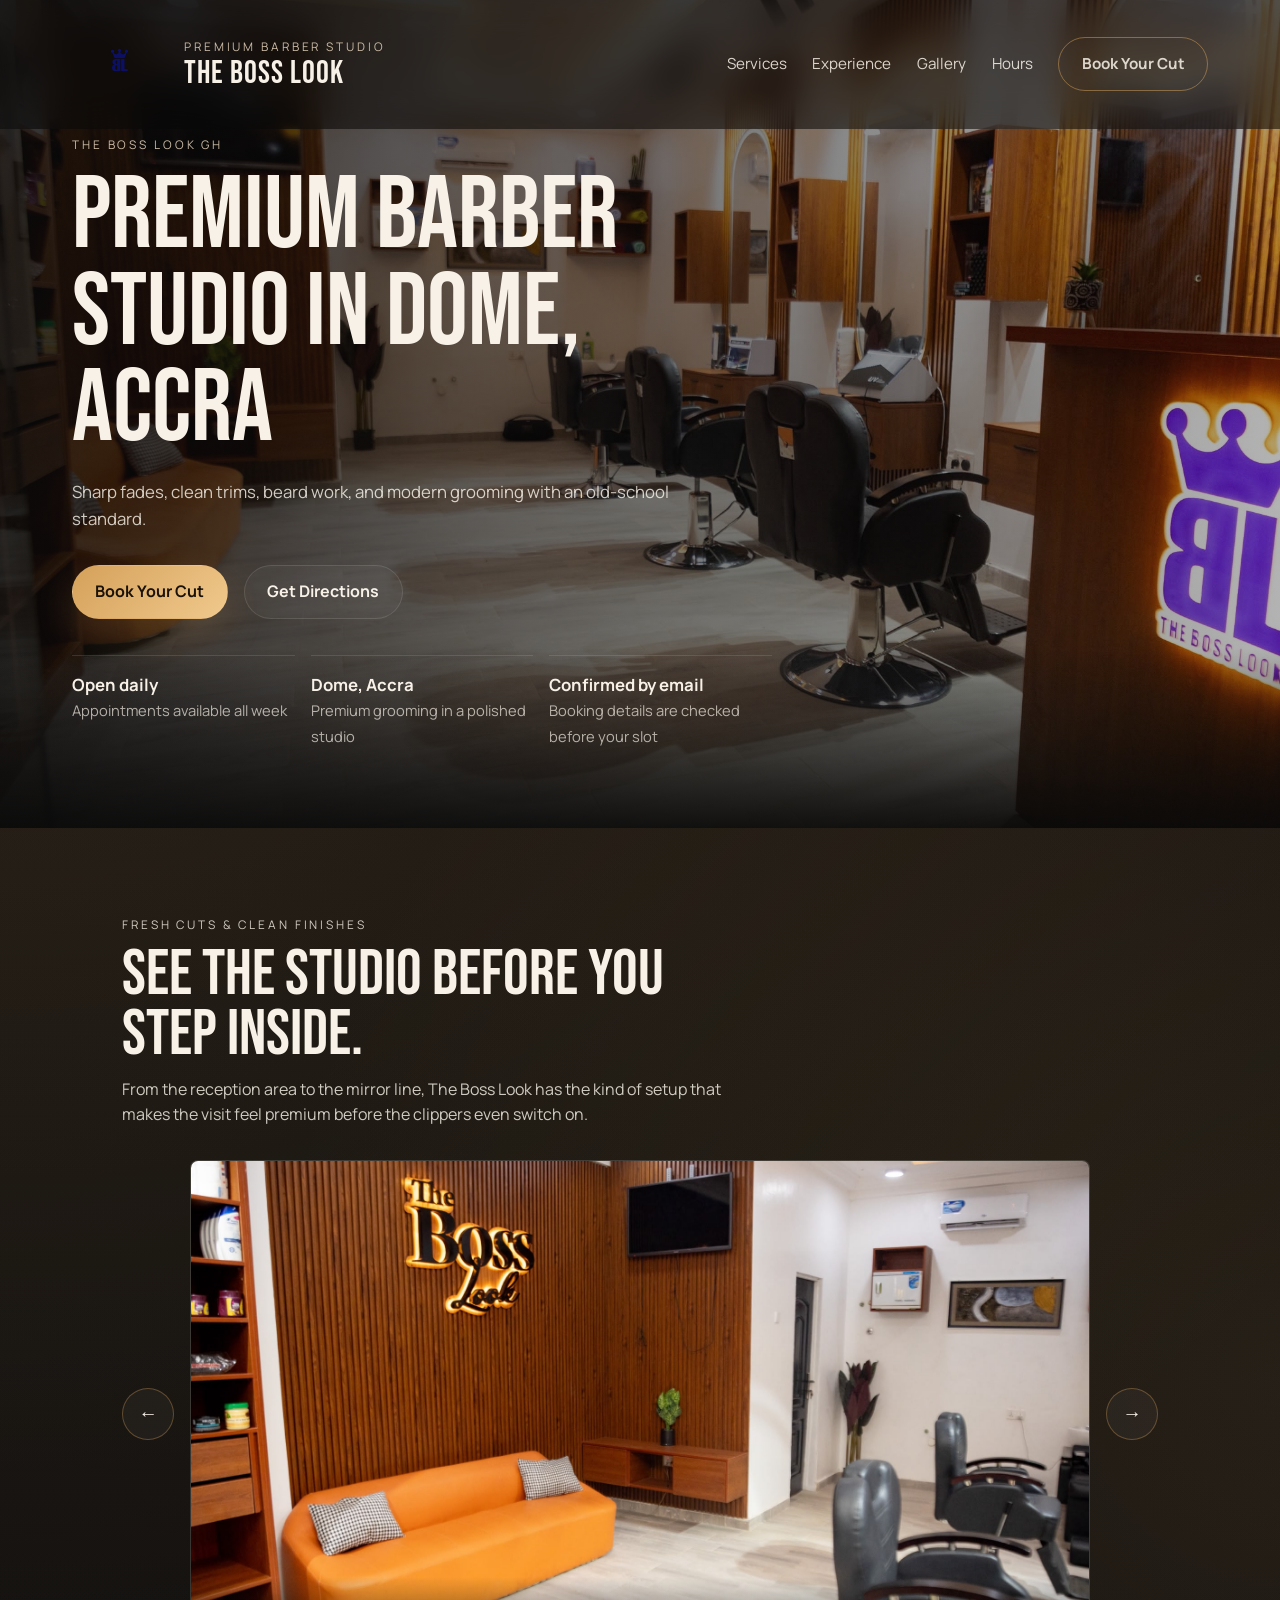
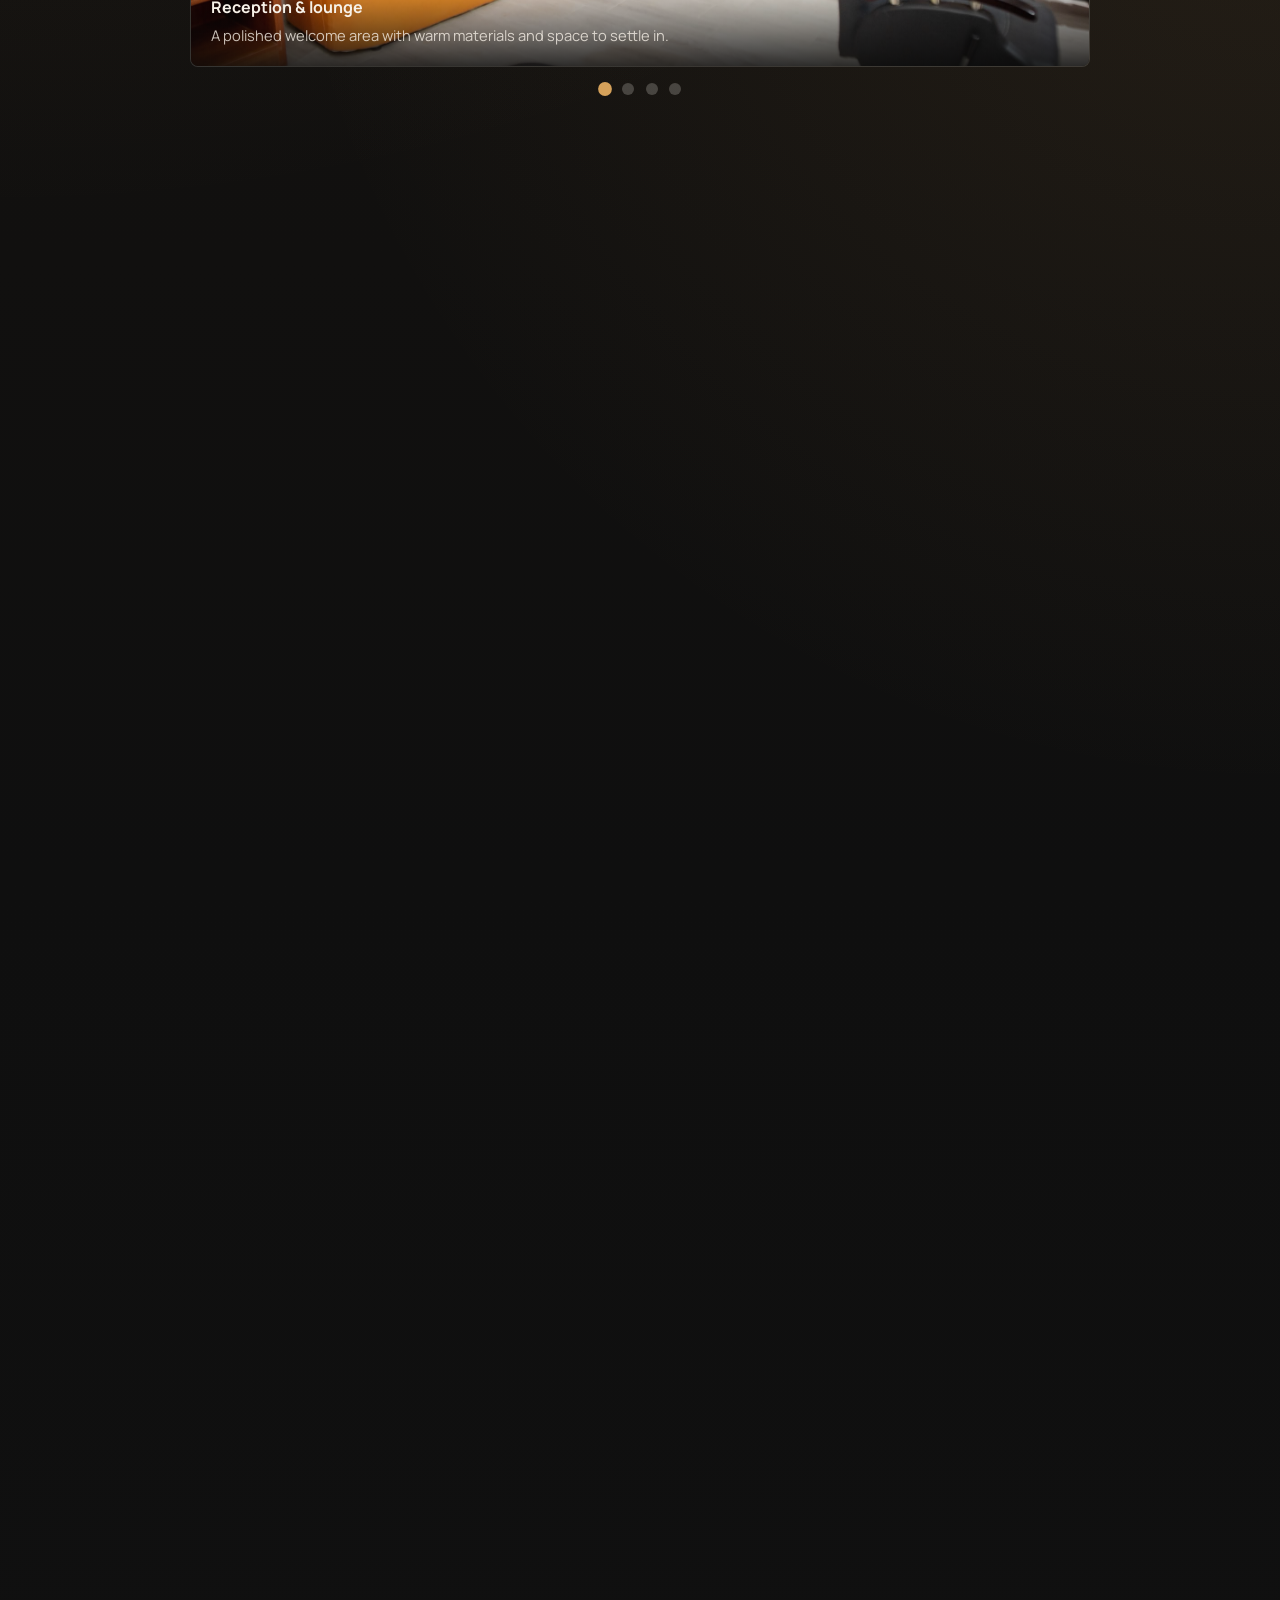
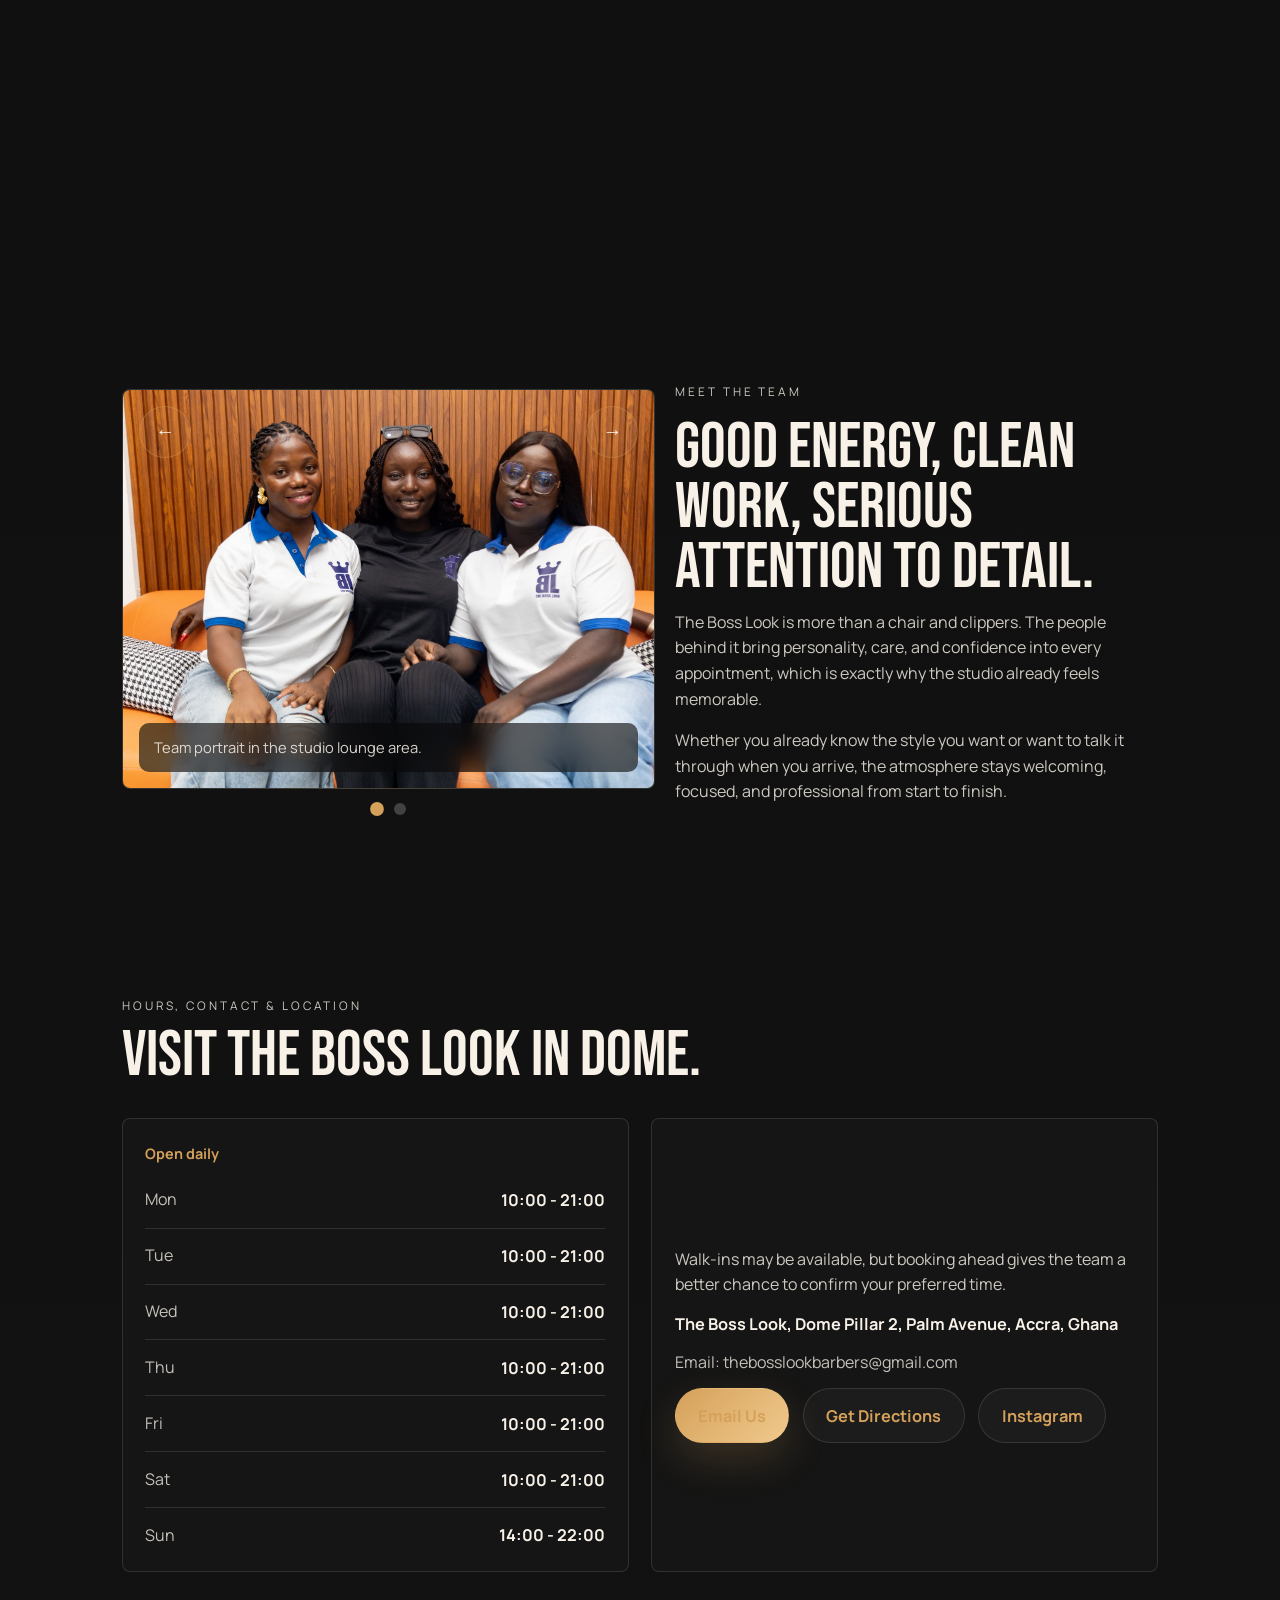
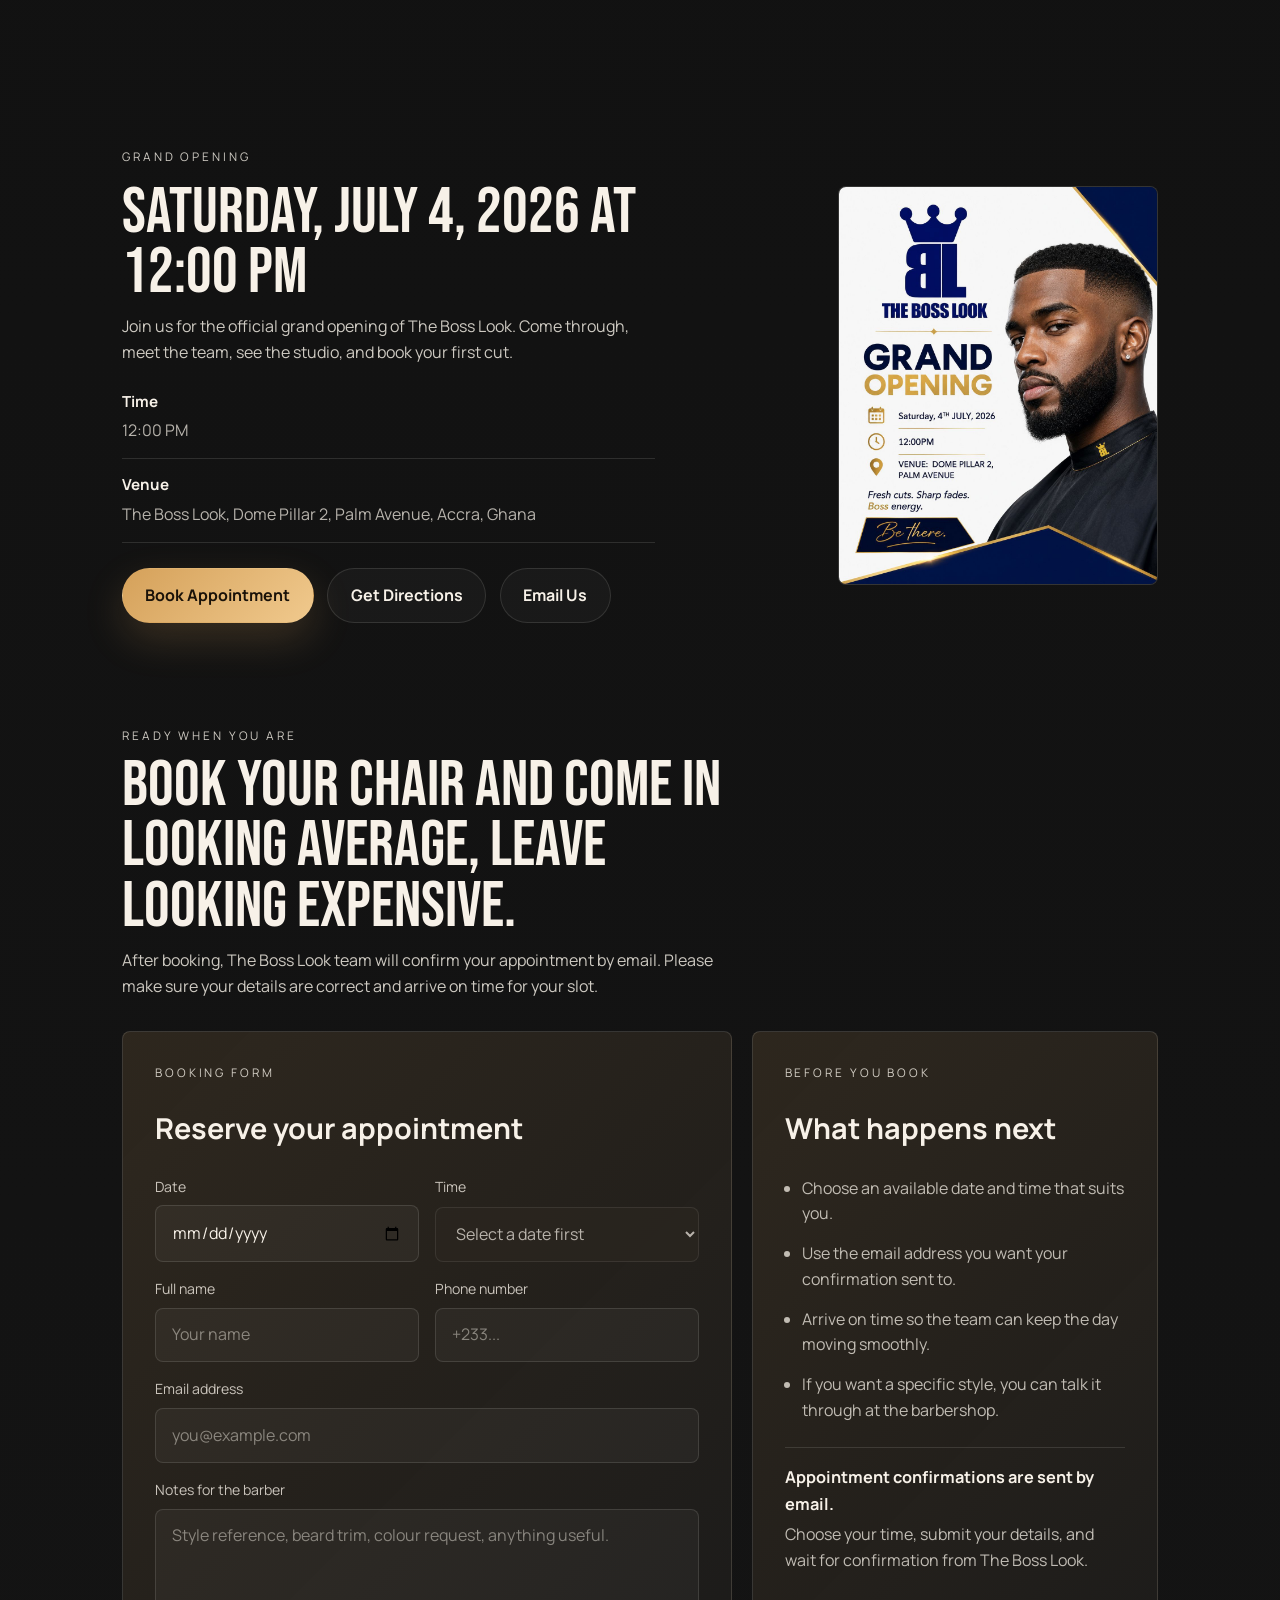
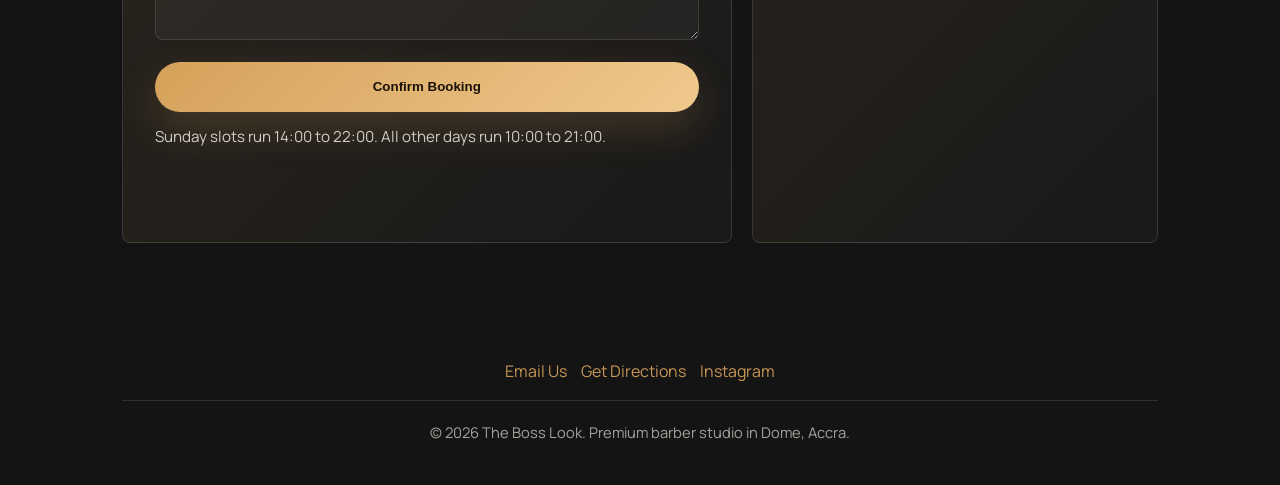
==== index.html @ 9e395c00 "Enable booking notification flow" ====
<!DOCTYPE html>
<html lang="en">
<head>
  <meta charset="UTF-8" />
  <meta name="viewport" content="width=device-width, initial-scale=1.0" />
  <title>The Boss Look | Premium Barber Studio in Dome, Accra</title>
  <meta
    name="description"
    content="Book a fresh cut at The Boss Look, a premium barber studio in Dome, Accra. Sharp fades, clean trims, beard grooming, dreadlocks, twists, and hair dye services."
  />
  <meta name="theme-color" content="#111111" />
  <meta property="og:title" content="The Boss Look | Premium Barber Studio in Dome, Accra" />
  <meta
    property="og:description"
    content="Book a fresh cut at The Boss Look, a premium barber studio in Dome, Accra. Sharp fades, clean trims, beard grooming, dreadlocks, twists, and hair dye services."
  />
  <meta property="og:type" content="website" />
  <meta property="og:url" content="https://thebosslookgh.com/" />
  <meta property="og:image" content="https://thebosslookgh.com/logo-cropped.png" />
  <meta name="twitter:card" content="summary_large_image" />
  <meta name="twitter:title" content="The Boss Look | Premium Barber Studio in Dome, Accra" />
  <meta
    name="twitter:description"
    content="Book a fresh cut at The Boss Look, a premium barber studio in Dome, Accra. Sharp fades, clean trims, beard grooming, dreadlocks, twists, and hair dye services."
  />
  <meta name="twitter:image" content="https://thebosslookgh.com/logo-cropped.png" />
  <link rel="icon" type="image/png" href="logo-cropped.png" />
  <link rel="apple-touch-icon" href="logo-cropped.png" />
  <link rel="canonical" href="https://thebosslookgh.com/" />
  <link rel="preconnect" href="https://fonts.googleapis.com" />
  <link rel="preconnect" href="https://fonts.gstatic.com" crossorigin />
  <link
    href="https://fonts.googleapis.com/css2?family=Bebas+Neue&family=Manrope:wght@400;500;600;700;800&display=swap"
    rel="stylesheet"
  />
  <link rel="stylesheet" href="styles.css" />
</head>
<body>
  <header class="navbar">
    <a class="brand" href="#home" aria-label="The Boss Look home">
      <img src="logo.png.png" alt="The Boss Look logo" />
      <div class="brand-text">
        <span class="brand-kicker">Premium Barber Studio</span>
        <span class="brand-name">The Boss Look</span>
      </div>
    </a>

    <nav class="nav-links" aria-label="Primary navigation">
      <a href="#services">Services</a>
      <a href="#experience">Experience</a>
      <a href="#gallery">Gallery</a>
      <a href="#hours">Hours</a>
      <a href="#book" class="nav-btn">Book Your Cut</a>
    </nav>
  </header>

  <main>
    <section class="hero" id="home">
      <div class="hero-backdrop"></div>
      <div class="hero-grid">
        <div class="hero-copy">
          <p class="eyebrow">The Boss Look GH</p>
          <h1>Premium Barber Studio in Dome, Accra</h1>
          <p class="hero-text">Sharp fades, clean trims, beard work, and modern grooming with an old-school standard.</p>

          <div class="hero-actions">
            <a href="#book" class="btn btn-solid">Book Your Cut</a>
            <a href="https://maps.app.goo.gl/WszmN7k2FTZxCoit5" class="btn btn-ghost" target="_blank" rel="noreferrer">Get Directions</a>
          </div>

          <div class="hero-stats" aria-label="Shop highlights">
            <div>
              <strong>Open daily</strong>
              <span>Appointments available all week</span>
            </div>
            <div>
              <strong>Dome, Accra</strong>
              <span>Premium grooming in a polished studio</span>
            </div>
            <div>
              <strong>Confirmed by email</strong>
              <span>Booking details are checked before your slot</span>
            </div>
          </div>
        </div>
      </div>
    </section>

    <section class="section gallery" id="gallery">
      <div class="section-heading">
        <p class="eyebrow">Fresh Cuts &amp; Clean Finishes</p>
        <h2>See the studio before you step inside.</h2>
        <p>
          From the reception area to the mirror line, The Boss Look has the kind of setup that makes
          the visit feel premium before the clippers even switch on.
        </p>
      </div>

      <div class="gallery-carousel" data-carousel data-autoplay="true" data-interval="5000" aria-label="The Boss Look photo gallery" tabindex="0">
        <div class="gallery-shell">
          <button class="gallery-button" type="button" data-carousel-action="prev" aria-label="Previous gallery image">
            &#8592;
          </button>

          <div class="gallery-viewport">
            <div class="gallery-track" data-carousel-track>
              <figure class="gallery-slide" data-carousel-slide>
                <img src="images/shop-wide-1.jpeg" alt="Wide view of The Boss Look interior and reception area" loading="lazy" />
                <figcaption>
                  <strong>Reception &amp; lounge</strong>
                  <span>A polished welcome area with warm materials and space to settle in.</span>
                </figcaption>
              </figure>

              <figure class="gallery-slide" data-carousel-slide>
                <img src="images/boss-look-sign.jpeg" alt="Illuminated The Boss Look wall sign" loading="lazy" />
                <figcaption>
                  <strong>Signature wall detail</strong>
                  <span>The brand identity carries straight through the interior.</span>
                </figcaption>
              </figure>

              <figure class="gallery-slide" data-carousel-slide>
                <img src="images/bl-logo-wall.png" alt="Illuminated BL logo on the shop wall" loading="lazy" />
                <figcaption>
                  <strong>BL logo feature</strong>
                  <span>A clean visual mark that gives the shop a premium, memorable finish.</span>
                </figcaption>
              </figure>

              <figure class="gallery-slide" data-carousel-slide>
                <img src="images/shop-wide-2.png" alt="Barber chairs and mirrors inside The Boss Look studio" loading="lazy" />
                <figcaption>
                  <strong>Mirror line &amp; stations</strong>
                  <span>Bright mirrors, sharp stations, and room built for a proper grooming experience.</span>
                </figcaption>
              </figure>
            </div>
          </div>

          <button class="gallery-button" type="button" data-carousel-action="next" aria-label="Next gallery image">
            &#8594;
          </button>
        </div>

        <div class="gallery-dots" role="tablist" aria-label="Choose gallery image">
          <button class="gallery-dot is-active" type="button" data-carousel-dot="0" aria-label="Show reception and lounge image"></button>
          <button class="gallery-dot" type="button" data-carousel-dot="1" aria-label="Show signature wall detail image"></button>
          <button class="gallery-dot" type="button" data-carousel-dot="2" aria-label="Show BL logo feature image"></button>
          <button class="gallery-dot" type="button" data-carousel-dot="3" aria-label="Show mirror line and stations image"></button>
        </div>
      </div>
    </section>

    <section class="section services" id="services">
      <div class="section-heading">
        <p class="eyebrow">Services</p>
        <h2>Services &amp; Price List.</h2>
        <p>Clear pricing, clean service categories, and room to talk through the exact style you want when you arrive.</p>
      </div>

      <div class="price-list" aria-label="Current service prices">
        <article class="price-item">
          <div class="price-copy">
            <h3>Men's &amp; Women's Cuts</h3>
            <p>With black dye</p>
          </div>
          <strong class="price-tag">GH&#8373;90</strong>
        </article>

        <article class="price-item">
          <div class="price-copy">
            <h3>Men's &amp; Women's Cuts</h3>
            <p>Without dye</p>
          </div>
          <strong class="price-tag">GH&#8373;70</strong>
        </article>

        <article class="price-item">
          <div class="price-copy">
            <h3>Kids Cuts</h3>
            <p>Clean trims for younger clients.</p>
          </div>
          <strong class="price-tag">GH&#8373;60</strong>
        </article>

        <article class="price-item">
          <div class="price-copy">
            <h3>Beard Trim</h3>
            <p>Shape, tidy, and sharpen the beard line.</p>
          </div>
          <strong class="price-tag">GH&#8373;40</strong>
        </article>

        <article class="price-item">
          <div class="price-copy">
            <h3>Pixie Cuts</h3>
            <p>Detailed short-cut shaping and finishing.</p>
          </div>
          <strong class="price-tag">GH&#8373;120</strong>
        </article>

        <article class="price-item">
          <div class="price-copy">
            <h3>Finger Waves &amp; Hair Treatments</h3>
            <p>Styled finish and treatment care.</p>
          </div>
          <strong class="price-tag">GH&#8373;70</strong>
        </article>
      </div>
    </section>

    <section class="section experience" id="experience">
      <div class="experience-grid">
        <div class="experience-copy">
          <p class="eyebrow">In the chair</p>
          <h2>Built around detail, not rush.</h2>
          <p>
            Every appointment is built around consultation, clean execution, and a finish that still
            looks right after you leave the studio. The goal is simple: sharp work, no guesswork, no rush.
          </p>
        </div>

        <div class="experience-list">
          <article>
            <h3>Consult first</h3>
            <p>Your cut is shaped around your face, hair texture, and how you like to maintain it.</p>
          </article>
          <article>
            <h3>Precision finish</h3>
            <p>Edges, neckline, beard line, and silhouette all get checked before you leave the chair.</p>
          </article>
          <article>
            <h3>Consistent standard</h3>
            <p>A polished shop feel, smooth booking process, and a result that stays clean days later.</p>
          </article>
        </div>
      </div>
    </section>

    <section class="section team" id="team">
      <div class="team-grid">
        <div class="team-media-carousel" data-carousel data-autoplay="false" aria-label="The Boss Look team photos" tabindex="0">
          <div class="team-media-frame">
            <div class="team-media-track" data-carousel-track>
              <figure class="team-slide is-active" data-carousel-slide>
                <img src="images/team-photo.jpeg" alt="Three members of The Boss Look team seated together in the shop" loading="lazy" />
                <figcaption>Team portrait in the studio lounge area.</figcaption>
              </figure>

              <figure class="team-slide" data-carousel-slide>
                <img src="images/team-photo-group.png" alt="The Boss Look team gathered together under the wall sign" loading="lazy" />
                <figcaption>The wider Boss Look team together in the studio.</figcaption>
              </figure>
            </div>

            <button class="team-carousel-button team-carousel-button-prev" type="button" data-carousel-action="prev" aria-label="Previous team photo">
              &#8592;
            </button>
            <button class="team-carousel-button team-carousel-button-next" type="button" data-carousel-action="next" aria-label="Next team photo">
              &#8594;
            </button>
          </div>

          <div class="team-dots" role="tablist" aria-label="Choose team photo">
            <button class="team-dot is-active" type="button" data-carousel-dot="0" aria-label="Show first team photo"></button>
            <button class="team-dot" type="button" data-carousel-dot="1" aria-label="Show second team photo"></button>
          </div>
        </div>

        <div class="team-copy">
          <p class="eyebrow">Meet the team</p>
          <h2>Good energy, clean work, serious attention to detail.</h2>
          <p>
            The Boss Look is more than a chair and clippers. The people behind it bring personality,
            care, and confidence into every appointment, which is exactly why the studio already feels memorable.
          </p>
          <p>
            Whether you already know the style you want or want to talk it through when you arrive,
            the atmosphere stays welcoming, focused, and professional from start to finish.
          </p>
        </div>
      </div>
    </section>

    <section class="section schedule" id="hours">
      <div class="section-heading">
        <p class="eyebrow">Hours, contact &amp; location</p>
        <h2>Visit The Boss Look in Dome.</h2>
      </div>

      <div class="schedule-grid">
        <div class="hours-card">
          <p class="card-kicker">Open daily</p>
          <div><span>Mon</span><strong>10:00 - 21:00</strong></div>
          <div><span>Tue</span><strong>10:00 - 21:00</strong></div>
          <div><span>Wed</span><strong>10:00 - 21:00</strong></div>
          <div><span>Thu</span><strong>10:00 - 21:00</strong></div>
          <div><span>Fri</span><strong>10:00 - 21:00</strong></div>
          <div><span>Sat</span><strong>10:00 - 21:00</strong></div>
          <div><span>Sun</span><strong>14:00 - 22:00</strong></div>
        </div>

        <div class="contact-card visit-card">
          <p>Walk-ins may be available, but booking ahead gives the team a better chance to confirm your preferred time.</p>
          <strong>The Boss Look, Dome Pillar 2, Palm Avenue, Accra, Ghana</strong>
          <span>Email: thebosslookbarbers@gmail.com</span>

          <div class="contact-actions">
            <a class="btn btn-solid" href="mailto:thebosslookbarbers@gmail.com">Email Us</a>
            <a class="btn btn-ghost" href="https://maps.app.goo.gl/WszmN7k2FTZxCoit5" target="_blank" rel="noreferrer">Get Directions</a>
            <a class="btn btn-ghost" href="https://www.instagram.com/the_boss_look/" target="_blank" rel="noreferrer">Instagram</a>
          </div>
        </div>
      </div>
    </section>

    <section class="section opening" id="opening">
      <div class="opening-grid">
        <div class="opening-copy">
          <p class="eyebrow">Grand opening</p>
          <h2>Saturday, July 4, 2026 at 12:00 PM</h2>
          <p>
            Join us for the official grand opening of The Boss Look. Come through, meet the team,
            see the studio, and book your first cut.
          </p>

          <div class="opening-meta">
            <div>
              <strong>Time</strong>
              <span>12:00 PM</span>
            </div>
            <div>
              <strong>Venue</strong>
              <span>The Boss Look, Dome Pillar 2, Palm Avenue, Accra, Ghana</span>
            </div>
          </div>

          <div class="section-actions">
            <a href="#book" class="btn btn-solid">Book Appointment</a>
            <a href="https://maps.app.goo.gl/WszmN7k2FTZxCoit5" class="btn btn-ghost" target="_blank" rel="noreferrer">Get Directions</a>
            <a href="mailto:thebosslookbarbers@gmail.com" class="btn btn-ghost">Email Us</a>
          </div>
        </div>

        <figure class="opening-poster">
          <img src="images/grand-opening.jpeg" alt="The Boss Look grand opening poster for Saturday, July 4, 2026" loading="lazy" />
        </figure>
      </div>
    </section>

    <section class="section booking" id="book">
      <div class="section-heading booking-heading">
        <p class="eyebrow">Ready when you are</p>
        <h2>Book your chair and come in looking average, leave looking expensive.</h2>
        <p>
          After booking, The Boss Look team will confirm your appointment by email. Please make sure your details are correct and arrive on time for your slot.
        </p>
      </div>

      <div class="booking-layout">
        <section class="booking-card booking-form-card" aria-labelledby="booking-form-title">
          <div>
            <p class="eyebrow">Booking form</p>
            <h3 id="booking-form-title">Reserve your appointment</h3>
          </div>

          <form class="booking-form" id="booking-form">
            <div class="booking-form-grid">
              <label>
                <span>Date</span>
                <input id="booking-date" name="bookingDate" type="date" required />
              </label>
              <label>
                <span>Time</span>
                <select id="booking-time" name="bookingTime" required disabled>
                  <option value="">Select a date first</option>
                </select>
              </label>
            </div>

            <div class="booking-form-grid">
              <label>
                <span>Full name</span>
                <input id="customer-name" name="customerName" type="text" placeholder="Your name" required />
              </label>
              <label>
                <span>Phone number</span>
                <input id="customer-phone" name="customerPhone" type="tel" placeholder="+233..." required />
              </label>
            </div>

            <label>
              <span>Email address</span>
              <input id="customer-email" name="customerEmail" type="email" placeholder="you@example.com" required />
            </label>

            <label>
              <span>Notes for the barber</span>
              <textarea id="booking-notes" name="bookingNotes" rows="4" placeholder="Style reference, beard trim, colour request, anything useful."></textarea>
            </label>

            <div class="booking-submit-row">
              <button class="btn btn-solid booking-submit" id="booking-submit" type="submit">Confirm Booking</button>
              <p class="booking-helper">Sunday slots run 14:00 to 22:00. All other days run 10:00 to 21:00.</p>
            </div>

            <p class="booking-feedback" id="booking-feedback" aria-live="polite"></p>
          </form>
        </section>

        <aside class="booking-card booking-side-card">
          <div>
            <p class="eyebrow">Before you book</p>
            <h3>What happens next</h3>
          </div>

          <ul class="booking-rules">
            <li>Choose an available date and time that suits you.</li>
            <li>Use the email address you want your confirmation sent to.</li>
            <li>Arrive on time so the team can keep the day moving smoothly.</li>
            <li>If you want a specific style, you can talk it through at the barbershop.</li>
          </ul>

          <div class="booking-summary" id="booking-summary">
            <strong>Appointment confirmations are sent by email.</strong>
            <span>If you have any issue booking online, email thebosslookbarbers@gmail.com and the team can help.</span>
          </div>
        </aside>
      </div>
    </section>
  </main>

  <footer class="footer">
    <div class="footer-links">
      <a href="mailto:thebosslookbarbers@gmail.com">Email Us</a>
      <a href="https://maps.app.goo.gl/WszmN7k2FTZxCoit5" target="_blank" rel="noreferrer">Get Directions</a>
      <a href="https://www.instagram.com/the_boss_look/" target="_blank" rel="noreferrer">Instagram</a>
    </div>
    <p>&copy; 2026 The Boss Look. Premium barber studio in Dome, Accra.</p>
  </footer>

  <script>
    window.addEventListener("scroll", function () {
      const nav = document.querySelector(".navbar");
      nav.classList.toggle("scrolled", window.scrollY > 40);
    });

    const prefersReducedMotion = window.matchMedia("(prefers-reduced-motion: reduce)").matches;

    document.querySelectorAll("[data-carousel]").forEach(function (carouselRoot) {
      const carouselTrack = carouselRoot.querySelector("[data-carousel-track]");
      const carouselSlides = Array.from(carouselRoot.querySelectorAll("[data-carousel-slide]"));
      const carouselDots = Array.from(carouselRoot.querySelectorAll("[data-carousel-dot]"));
      const carouselButtons = Array.from(carouselRoot.querySelectorAll("[data-carousel-action]"));
      const shouldAutoplay = carouselRoot.dataset.autoplay === "true";
      const interval = Number(carouselRoot.dataset.interval || 5000);
      let carouselIndex = 0;
      let carouselTimer = null;
      let touchStartX = 0;
      let touchEndX = 0;

      if (!carouselTrack || carouselSlides.length <= 1) {
        return;
      }

      function renderCarousel(nextIndex) {
        carouselIndex = (nextIndex + carouselSlides.length) % carouselSlides.length;
        carouselTrack.style.transform = "translateX(-" + carouselIndex * 100 + "%)";

        carouselSlides.forEach(function (slide, index) {
          slide.classList.toggle("is-active", index === carouselIndex);
          slide.setAttribute("aria-hidden", index === carouselIndex ? "false" : "true");
        });

        carouselDots.forEach(function (dot, index) {
          const isActive = index === carouselIndex;
          dot.classList.toggle("is-active", isActive);
          dot.setAttribute("aria-selected", isActive ? "true" : "false");
        });
      }

      function startAutoplay() {
        if (!shouldAutoplay) {
          return;
        }

        stopAutoplay();
        carouselTimer = window.setInterval(function () {
          renderCarousel(carouselIndex + 1);
        }, interval);
      }

      function stopAutoplay() {
        if (carouselTimer) {
          window.clearInterval(carouselTimer);
          carouselTimer = null;
        }
      }

      carouselButtons.forEach(function (button) {
        button.addEventListener("click", function () {
          const direction = button.dataset.carouselAction === "next" ? 1 : -1;
          renderCarousel(carouselIndex + direction);
          startAutoplay();
        });
      });

      carouselDots.forEach(function (dot, index) {
        dot.addEventListener("click", function () {
          renderCarousel(index);
          startAutoplay();
        });
      });

      carouselRoot.addEventListener("keydown", function (event) {
        if (event.key === "ArrowRight") {
          renderCarousel(carouselIndex + 1);
          startAutoplay();
        }

        if (event.key === "ArrowLeft") {
          renderCarousel(carouselIndex - 1);
          startAutoplay();
        }
      });

      carouselRoot.addEventListener("touchstart", function (event) {
        touchStartX = event.changedTouches[0].clientX;
      }, { passive: true });

      carouselRoot.addEventListener("touchend", function (event) {
        touchEndX = event.changedTouches[0].clientX;

        if (Math.abs(touchEndX - touchStartX) < 40) {
          return;
        }

        renderCarousel(carouselIndex + (touchEndX < touchStartX ? 1 : -1));
        startAutoplay();
      }, { passive: true });

      carouselRoot.addEventListener("mouseenter", stopAutoplay);
      carouselRoot.addEventListener("mouseleave", startAutoplay);
      carouselRoot.addEventListener("focusin", stopAutoplay);
      carouselRoot.addEventListener("focusout", startAutoplay);

      renderCarousel(0);
      if (!prefersReducedMotion) {
        startAutoplay();
      }
    });

    const revealTargets = Array.from(
      document.querySelectorAll(
        ".section-heading, .gallery-carousel, .price-item, .experience-copy, .experience-list article, .team-media-carousel, .team-copy, .hours-card, .contact-card, .opening-copy, .opening-poster, .booking-card"
      )
    );

    revealTargets.forEach(function (item, index) {
      item.classList.add("reveal");
      item.style.setProperty("--reveal-delay", (index % 3) * 90 + "ms");
    });

    if (prefersReducedMotion) {
      revealTargets.forEach(function (item) {
        item.classList.add("is-visible");
      });
    } else if ("IntersectionObserver" in window) {
      const revealObserver = new IntersectionObserver(
        function (entries, observer) {
          entries.forEach(function (entry) {
            if (!entry.isIntersecting) {
              return;
            }

            entry.target.classList.add("is-visible");
            observer.unobserve(entry.target);
          });
        },
        { threshold: 0.16, rootMargin: "0px 0px -60px 0px" }
      );

      revealTargets.forEach(function (item) {
        revealObserver.observe(item);
      });
    } else {
      revealTargets.forEach(function (item) {
        item.classList.add("is-visible");
      });
    }

    const hero = document.querySelector(".hero");
    const heroBackdrop = document.querySelector(".hero-backdrop");
    const heroCopy = document.querySelector(".hero-copy");

    if (hero && heroBackdrop && heroCopy && !prefersReducedMotion) {
      hero.addEventListener("pointermove", function (event) {
        const rect = hero.getBoundingClientRect();
        const x = (event.clientX - rect.left) / rect.width;
        const y = (event.clientY - rect.top) / rect.height;
        const offsetX = (x - 0.5) * 18;
        const offsetY = (y - 0.5) * 18;

        hero.style.setProperty("--pointer-x", x * 100 + "%");
        hero.style.setProperty("--pointer-y", y * 100 + "%");
        heroBackdrop.style.transform = "scale(1.06) translate(" + offsetX + "px, " + offsetY + "px)";
        heroCopy.style.transform = "translate(" + offsetX * -0.28 + "px, " + offsetY * -0.18 + "px)";
      });

      hero.addEventListener("pointerleave", function () {
        hero.style.setProperty("--pointer-x", "50%");
        hero.style.setProperty("--pointer-y", "35%");
        heroBackdrop.style.transform = "scale(1.04) translate(0px, 0px)";
        heroCopy.style.transform = "translate(0px, 0px)";
      });
    }
  </script>
  <script src="booking-config.js"></script>
  <script src="booking.js"></script>
</body>
</html>
---- styles.css ----
:root {
  --bg: #111111;
  --bg-soft: #1a1a1a;
  --panel: rgba(15, 15, 15, 0.78);
  --panel-strong: rgba(22, 22, 22, 0.96);
  --text: #f7f1e8;
  --muted: #cbbba6;
  --line: rgba(247, 241, 232, 0.12);
  --accent: #d5a15a;
  --accent-deep: #8a5b28;
  --shadow: 0 24px 80px rgba(0, 0, 0, 0.35);
  --radius: 8px;
  --site-width: 1180px;
}

* {
  box-sizing: border-box;
  margin: 0;
  padding: 0;
}

html {
  scroll-behavior: smooth;
}

section[id] {
  scroll-margin-top: 8.5rem;
}

body {
  font-family: "Manrope", sans-serif;
  color: var(--text);
  background:
    radial-gradient(circle at top left, rgba(213, 161, 90, 0.16), transparent 26%),
    radial-gradient(circle at right 20%, rgba(213, 161, 90, 0.1), transparent 18%),
    linear-gradient(180deg, #17130f 0%, #0f0f0f 36%, #141414 100%);
  line-height: 1.6;
}

img {
  display: block;
  max-width: 100%;
}

a {
  color: inherit;
  text-decoration: none;
}

.navbar {
  position: fixed;
  inset: 0 0 auto 0;
  display: flex;
  align-items: center;
  justify-content: space-between;
  width: 100%;
  padding: 1rem 4.5rem;
  background: rgba(10, 10, 10, 0.56);
  border-bottom: 1px solid transparent;
  backdrop-filter: blur(18px);
  z-index: 20;
  transition: background 180ms ease, border-color 180ms ease, padding 180ms ease;
}

.navbar.scrolled {
  padding: 0.85rem 4.5rem;
  background: rgba(10, 10, 10, 0.9);
  border-color: var(--line);
}

.brand {
  display: flex;
  align-items: center;
  gap: 1rem;
}

.brand img {
  width: 96px;
  height: 96px;
  object-fit: contain;
}

.brand-text {
  display: flex;
  flex-direction: column;
  gap: 0.05rem;
}

.brand-kicker,
.eyebrow {
  text-transform: uppercase;
  letter-spacing: 0.18rem;
}

.brand-kicker,
.eyebrow {
  font-size: 0.74rem;
  color: var(--muted);
}

.brand-name {
  font-family: "Bebas Neue", sans-serif;
  font-size: 2rem;
  letter-spacing: 0.06rem;
  line-height: 1;
}

.nav-links {
  display: flex;
  align-items: center;
  gap: 1.6rem;
}

.nav-links a {
  font-size: 0.95rem;
  color: rgba(247, 241, 232, 0.86);
}

.nav-btn,
.btn {
  display: inline-flex;
  align-items: center;
  justify-content: center;
  min-height: 50px;
  padding: 0.85rem 1.4rem;
  border-radius: 999px;
  border: 1px solid var(--line);
  font-weight: 700;
  transition: transform 180ms ease, border-color 180ms ease, background 180ms ease, color 180ms ease;
}

.nav-btn {
  border-color: rgba(213, 161, 90, 0.5);
}

.nav-btn:hover,
.btn:hover {
  transform: translateY(-1px);
}

.btn-solid {
  background: linear-gradient(135deg, var(--accent) 0%, #f0c98d 100%);
  color: #1a1209;
  border-color: transparent;
  box-shadow: 0 16px 40px rgba(213, 161, 90, 0.2);
}

.btn-ghost {
  background: rgba(255, 255, 255, 0.03);
}

.hero {
  position: relative;
  min-height: 92vh;
  padding: 8.5rem 4.5rem 4.5rem;
  overflow: hidden;
  --pointer-x: 50%;
  --pointer-y: 35%;
}

.hero-backdrop {
  position: absolute;
  inset: 0;
  background:
    linear-gradient(90deg, rgba(10, 10, 10, 0.85) 0%, rgba(10, 10, 10, 0.62) 38%, rgba(10, 10, 10, 0.3) 100%),
    url("images/shop-wide-2.png")
      center/cover no-repeat;
  transform: scale(1.04);
  transition: transform 260ms ease-out;
}

.hero::before {
  content: "";
  position: absolute;
  inset: 0;
  background: radial-gradient(circle at var(--pointer-x) var(--pointer-y), rgba(240, 201, 141, 0.18), transparent 28%);
  pointer-events: none;
  z-index: 0;
}

.hero::after {
  content: "";
  position: absolute;
  inset: auto 0 0 0;
  height: 180px;
  background: linear-gradient(180deg, transparent, rgba(10, 10, 10, 0.92));
}

.hero-grid,
.section,
.footer {
  position: relative;
  z-index: 1;
  width: min(100%, var(--site-width));
  margin: 0 auto;
}

.hero-grid {
  display: block;
  min-height: calc(92vh - 13rem);
}

.hero-copy {
  max-width: 700px;
  animation: hero-entrance 820ms cubic-bezier(0.2, 0.8, 0.2, 1) both;
  transition: transform 260ms ease-out;
}

.hero h1,
.section h2,
.booking h2 {
  font-family: "Bebas Neue", sans-serif;
  font-weight: 400;
  line-height: 0.94;
}

.hero h1 {
  font-size: clamp(4rem, 8vw, 7.4rem);
  margin: 0.9rem 0 1.3rem;
}

.hero-text,
.section-heading p,
.experience-copy p,
.service-card p,
.contact-card p,
.booking-card p {
  color: rgba(247, 241, 232, 0.82);
}

.hero-text {
  max-width: 38rem;
  font-size: 1.05rem;
}

.hero-actions {
  display: flex;
  flex-wrap: wrap;
  gap: 1rem;
  margin: 2rem 0 2.2rem;
}

.hero-stats {
  display: grid;
  grid-template-columns: repeat(3, minmax(0, 1fr));
  gap: 1rem;
  max-width: 44rem;
}

.hero-stats div {
  padding-top: 1rem;
  border-top: 1px solid var(--line);
}

.hero-stats strong {
  display: block;
  font-size: 1.05rem;
}

.hero-stats span {
  color: rgba(247, 241, 232, 0.68);
  font-size: 0.92rem;
}

.experience-list p,
.hours-card span,
.contact-card span {
  color: rgba(247, 241, 232, 0.78);
}

.section {
  padding: 5.5rem 4.5rem;
}

.section-heading {
  max-width: 38rem;
  margin-bottom: 2rem;
}

.section h2,
.booking h2 {
  font-size: clamp(2.7rem, 5vw, 4.2rem);
  margin: 0.65rem 0 0.7rem;
}

.service-carousel {
  position: relative;
}

.service-controls {
  display: flex;
  justify-content: flex-end;
  gap: 0.75rem;
  margin-bottom: 1rem;
}

.service-nav {
  width: 52px;
  height: 52px;
  border: 1px solid rgba(213, 161, 90, 0.32);
  border-radius: 999px;
  background: rgba(255, 255, 255, 0.04);
  color: var(--text);
  font-size: 1.25rem;
  cursor: pointer;
  transition: transform 180ms ease, border-color 180ms ease, background 180ms ease;
}

.service-nav:hover,
.service-nav:focus-visible {
  transform: translateY(-1px);
  border-color: var(--accent);
  background: rgba(213, 161, 90, 0.12);
}

.service-track {
  display: grid;
  grid-auto-flow: column;
  grid-auto-columns: minmax(260px, calc((100% - 2.5rem) / 3));
  gap: 1.25rem;
  overflow-x: auto;
  padding-bottom: 0.6rem;
  scroll-snap-type: x mandatory;
  scrollbar-width: thin;
  scrollbar-color: rgba(213, 161, 90, 0.6) rgba(255, 255, 255, 0.06);
}

.service-track::-webkit-scrollbar {
  height: 10px;
}

.service-track::-webkit-scrollbar-track {
  background: rgba(255, 255, 255, 0.06);
  border-radius: 999px;
}

.service-track::-webkit-scrollbar-thumb {
  background: rgba(213, 161, 90, 0.65);
  border-radius: 999px;
}

.team-grid,
.opening-grid {
  display: grid;
  gap: 1.25rem;
}

.reveal {
  opacity: 0;
  transform: translateY(28px);
  transition:
    opacity 700ms ease,
    transform 700ms cubic-bezier(0.2, 0.8, 0.2, 1),
    border-color 220ms ease,
    background 220ms ease,
    box-shadow 220ms ease;
  transition-delay: var(--reveal-delay, 0ms);
}

.reveal.is-visible {
  opacity: 1;
  transform: translateY(0);
}

.gallery-carousel {
  display: grid;
  gap: 1rem;
}

.gallery-shell {
  display: grid;
  grid-template-columns: auto minmax(0, 1fr) auto;
  align-items: center;
  gap: 1rem;
}

.gallery-viewport,
.team-media-frame,
.opening-poster {
  overflow: hidden;
  border: 1px solid var(--line);
  border-radius: var(--radius);
  background: rgba(255, 255, 255, 0.03);
}

.gallery-track {
  display: flex;
  transition: transform 420ms ease;
  will-change: transform;
}

.gallery-slide {
  position: relative;
  flex: 0 0 100%;
  aspect-ratio: 16 / 9;
  overflow: hidden;
}

.gallery-slide img,
.team-slide img {
  width: 100%;
  height: 100%;
  object-fit: cover;
}

.gallery-slide img,
.team-slide img {
  transition: transform 520ms ease;
}

.gallery-slide.is-active img {
  transform: scale(1.03);
}

.gallery-slide figcaption {
  position: absolute;
  inset: auto 0 0 0;
  display: grid;
  gap: 0.2rem;
  padding: 1.15rem 1.25rem;
  background: linear-gradient(180deg, transparent, rgba(9, 9, 9, 0.84));
}

.gallery-slide figcaption strong {
  font-size: 1rem;
}

.gallery-slide figcaption span {
  color: rgba(247, 241, 232, 0.78);
  font-size: 0.92rem;
}

.gallery-button,
.team-carousel-button {
  width: 52px;
  height: 52px;
  border: 1px solid rgba(213, 161, 90, 0.34);
  border-radius: 999px;
  background: rgba(255, 255, 255, 0.04);
  color: var(--text);
  font-size: 1.2rem;
  cursor: pointer;
  transition: transform 180ms ease, border-color 180ms ease, background 180ms ease;
}

.gallery-button:hover,
.gallery-button:focus-visible,
.team-carousel-button:hover,
.team-carousel-button:focus-visible {
  transform: translateY(-1px);
  border-color: var(--accent);
  background: rgba(213, 161, 90, 0.14);
}

.gallery-dots,
.team-dots {
  display: flex;
  justify-content: center;
  gap: 0.7rem;
}

.gallery-dot,
.team-dot {
  width: 12px;
  height: 12px;
  border: 0;
  border-radius: 999px;
  background: rgba(247, 241, 232, 0.22);
  cursor: pointer;
  transition: transform 180ms ease, background 180ms ease;
}

.gallery-dot.is-active,
.team-dot.is-active {
  transform: scale(1.15);
  background: var(--accent);
}

.team-grid,
.opening-grid {
  grid-template-columns: minmax(0, 1.05fr) minmax(0, 0.95fr);
  align-items: center;
}

.team-copy,
.opening-copy {
  max-width: 36rem;
}

.team-copy p,
.opening-copy p {
  color: rgba(247, 241, 232, 0.82);
  margin-bottom: 1rem;
}

.team-media-carousel {
  display: grid;
  gap: 0.85rem;
}

.team-media-frame {
  position: relative;
  aspect-ratio: 4 / 3;
  background:
    radial-gradient(circle at top, rgba(213, 161, 90, 0.14), transparent 38%),
    rgba(255, 255, 255, 0.03);
}

.team-media-track {
  display: flex;
  height: 100%;
  transition: transform 420ms ease;
  will-change: transform;
}

.team-slide {
  position: relative;
  flex: 0 0 100%;
  overflow: hidden;
}

.team-slide img {
  object-position: center 22%;
}

.team-slide.is-active img {
  transform: scale(1.02);
}

.team-slide figcaption {
  position: absolute;
  inset: auto 1rem 1rem 1rem;
  padding: 0.8rem 0.95rem;
  border-radius: 10px;
  background: rgba(9, 9, 9, 0.62);
  color: rgba(247, 241, 232, 0.86);
  font-size: 0.92rem;
  backdrop-filter: blur(10px);
}

.team-carousel-button {
  position: absolute;
  top: 1rem;
  z-index: 2;
}

.team-carousel-button-prev {
  left: 1rem;
}

.team-carousel-button-next {
  right: 1rem;
}

.opening-meta {
  display: grid;
  gap: 0.9rem;
  margin-top: 1.5rem;
}

.opening-meta div {
  display: grid;
  gap: 0.25rem;
  padding-bottom: 0.9rem;
  border-bottom: 1px solid var(--line);
}

.opening-meta strong {
  font-size: 0.95rem;
}

.opening-meta span {
  color: rgba(247, 241, 232, 0.72);
}

.opening-poster {
  max-width: 320px;
  justify-self: end;
}

.opening-poster img {
  width: 100%;
  height: 100%;
  object-fit: contain;
}

.section-actions,
.contact-actions,
.footer-links {
  display: flex;
  flex-wrap: wrap;
  gap: 0.85rem;
}

.section-actions {
  margin-top: 1.6rem;
}

.service-card,
.experience-list article,
.hours-card,
.contact-card,
.booking-card {
  background: var(--panel-strong);
  border: 1px solid var(--line);
  border-radius: var(--radius);
}

.price-list {
  display: grid;
  gap: 1rem;
}

.price-item {
  display: flex;
  align-items: center;
  justify-content: space-between;
  gap: 1rem;
  padding: 1.35rem 1.5rem;
  border: 1px solid var(--line);
  border-radius: var(--radius);
  background:
    linear-gradient(180deg, rgba(213, 161, 90, 0.11), rgba(255, 255, 255, 0.02)),
    var(--panel-strong);
}

.price-copy {
  display: grid;
  gap: 0.2rem;
}

.price-copy h3,
.experience-list h3 {
  font-size: 1.45rem;
  margin-bottom: 0;
}

.price-copy p {
  margin: 0;
  color: rgba(247, 241, 232, 0.72);
  font-size: 0.95rem;
}

.price-tag {
  font-size: 1.4rem;
  font-weight: 800;
  color: var(--accent);
  white-space: nowrap;
}

.experience-grid,
.schedule-grid {
  display: grid;
  grid-template-columns: repeat(2, minmax(0, 1fr));
  gap: 1.4rem;
}

.experience-list {
  display: grid;
  gap: 1rem;
}

.experience-list article,
.hours-card,
.contact-card {
  padding: 1.4rem;
}

.card-kicker {
  margin: 0 0 0.5rem;
  color: var(--accent);
  font-size: 0.9rem;
  font-weight: 700;
}

.hours-card {
  display: grid;
  gap: 0.9rem;
}

.hours-card div {
  display: flex;
  align-items: center;
  justify-content: space-between;
  gap: 1rem;
  padding-bottom: 0.9rem;
  border-bottom: 1px solid var(--line);
}

.hours-card div:last-child {
  border-bottom: 0;
  padding-bottom: 0;
}

.hours-card strong,
.contact-card a,
.contact-card strong {
  font-size: 1.02rem;
  font-weight: 700;
}

.contact-card {
  display: flex;
  flex-direction: column;
  justify-content: center;
  gap: 0.8rem;
}

.visit-card {
  align-items: flex-start;
}

.contact-card a {
  color: var(--accent);
}

.booking {
  padding-top: 1rem;
  padding-bottom: 6rem;
}

.booking-heading {
  margin-bottom: 2rem;
}

.booking-layout {
  display: grid;
  grid-template-columns: minmax(0, 1.2fr) minmax(320px, 0.8fr);
  gap: 1.25rem;
  margin-bottom: 1.25rem;
}

.booking-card {
  padding: 2rem;
  background:
    linear-gradient(135deg, rgba(213, 161, 90, 0.13), rgba(255, 255, 255, 0.02)),
    var(--panel-strong);
}

.booking-card p {
  max-width: 42rem;
  margin: 0 0 1.4rem;
}

.booking-form-card,
.booking-side-card,
.admin-card {
  text-align: left;
}

.booking-form-card h3,
.booking-side-card h3,
.admin-card h3 {
  font-size: 1.8rem;
  margin-top: 0.35rem;
}

.booking-form {
  display: grid;
  gap: 1rem;
  margin-top: 1.5rem;
}

.booking-form label {
  display: grid;
  gap: 0.45rem;
}

.booking-form label span {
  font-size: 0.88rem;
  color: rgba(247, 241, 232, 0.78);
}

.booking-form input,
.booking-form select,
.booking-form textarea {
  width: 100%;
  min-height: 52px;
  padding: 0.85rem 1rem;
  border: 1px solid var(--line);
  border-radius: 8px;
  background: rgba(255, 255, 255, 0.04);
  color: var(--text);
  font: inherit;
}

.booking-form select {
  color: var(--text);
  background: #2b2620;
}

.booking-form option {
  color: #17120d;
  background: #f7f1e8;
}

.booking-form textarea {
  min-height: 120px;
  resize: vertical;
}

.booking-form input::placeholder,
.booking-form textarea::placeholder {
  color: rgba(247, 241, 232, 0.46);
}

.booking-form-grid {
  display: grid;
  grid-template-columns: repeat(2, minmax(0, 1fr));
  gap: 1rem;
}

.booking-submit-row {
  display: grid;
  gap: 0.8rem;
  margin-top: 0.35rem;
}

.booking-submit {
  border: 0;
  cursor: pointer;
}

.booking-helper,
.booking-feedback,
.booking-summary span,
.booking-rules li,
.bookings-empty,
.booking-entry p,
.booking-entry span {
  color: rgba(247, 241, 232, 0.74);
}

.booking-helper,
.booking-feedback {
  margin: 0;
  max-width: none;
  font-size: 0.95rem;
}

.booking-feedback[data-state="success"] {
  color: #9edd8a;
}

.booking-feedback[data-state="error"] {
  color: #f1a4a4;
}

.booking-rules {
  display: grid;
  gap: 0.9rem;
  margin: 1.5rem 0;
  padding-left: 1.1rem;
}

.booking-summary {
  display: grid;
  gap: 0.35rem;
  padding-top: 1rem;
  border-top: 1px solid var(--line);
}

.admin-card {
  display: grid;
  gap: 1rem;
}

.admin-header {
  display: flex;
  align-items: flex-start;
  justify-content: space-between;
  gap: 1rem;
}

.admin-clear {
  min-height: 44px;
  padding-inline: 1rem;
  cursor: pointer;
}

.bookings-list {
  display: grid;
  gap: 0.9rem;
}

.booking-entry {
  display: grid;
  gap: 0.55rem;
  padding: 1rem 1.05rem;
  border: 1px solid var(--line);
  border-radius: 8px;
  background: rgba(255, 255, 255, 0.03);
}

.booking-entry-top {
  display: flex;
  align-items: center;
  justify-content: space-between;
  gap: 1rem;
}

.booking-entry strong,
.booking-summary strong {
  font-size: 1.02rem;
}

.booking-entry p {
  margin: 0;
}

.footer {
  padding: 0 4.5rem 2.5rem;
}

.footer-links {
  justify-content: center;
  margin-bottom: 1rem;
}

.footer p {
  padding-top: 1.25rem;
  border-top: 1px solid var(--line);
  color: rgba(247, 241, 232, 0.64);
  text-align: center;
  font-size: 0.92rem;
}

.footer a {
  color: rgba(213, 161, 90, 0.92);
}

@media (hover: hover) {
  .price-item:hover,
  .experience-list article:hover,
  .hours-card:hover,
  .contact-card:hover,
  .booking-card:hover,
  .team-media-frame:hover,
  .opening-poster:hover,
  .gallery-viewport:hover {
    transform: translateY(-4px);
    border-color: rgba(213, 161, 90, 0.28);
    box-shadow: 0 22px 48px rgba(0, 0, 0, 0.22);
  }

  .btn:hover,
  .nav-btn:hover {
    box-shadow: 0 16px 32px rgba(0, 0, 0, 0.18);
  }
}

@media (max-width: 980px) {
  .navbar,
  .navbar.scrolled,
  .hero,
  .section,
  .footer {
    padding-left: 1.25rem;
    padding-right: 1.25rem;
  }

  .navbar {
    flex-direction: column;
    gap: 1rem;
    padding-top: 0.9rem;
    padding-bottom: 0.9rem;
  }

  .hero {
    padding-top: 10rem;
  }

  .hero-grid,
  .experience-grid,
  .team-grid,
  .opening-grid,
  .schedule-grid,
  .booking-layout,
  .booking-form-grid {
    grid-template-columns: 1fr;
  }

  .hero-stats {
    grid-template-columns: 1fr;
  }

  .opening-poster {
    justify-self: start;
  }

  .service-track {
    grid-auto-columns: minmax(260px, calc((100% - 1.25rem) / 2));
  }
}

@media (max-width: 640px) {
  .brand {
    width: 100%;
    justify-content: center;
  }

  .brand img {
    width: 78px;
    height: 78px;
  }

  .nav-links {
    flex-wrap: wrap;
    justify-content: center;
    gap: 0.85rem 1.15rem;
  }

  .hero h1 {
    font-size: 3.4rem;
  }

  .section h2,
  .booking h2 {
    font-size: 2.4rem;
  }

  .btn,
  .nav-btn {
    width: 100%;
  }

  .hero-actions {
    flex-direction: column;
  }

  .gallery-button {
    width: 100%;
    height: 48px;
  }

  .gallery-shell {
    grid-template-columns: 1fr;
  }

  .team-media-frame,
  .gallery-slide {
    aspect-ratio: 4 / 3;
  }

  .team-slide figcaption {
    inset: auto 0.75rem 0.75rem 0.75rem;
    font-size: 0.88rem;
  }

  .price-item {
    flex-direction: column;
    align-items: flex-start;
  }

  .contact-actions .btn,
  .section-actions .btn {
    width: 100%;
  }

  .admin-header,
  .booking-entry-top {
    flex-direction: column;
    align-items: stretch;
  }
}

@media (prefers-reduced-motion: reduce) {
  html {
    scroll-behavior: auto;
  }

  .hero-copy,
  .hero-backdrop,
  .gallery-track,
  .gallery-slide img,
  .team-media-track,
  .team-slide img,
  .reveal,
  .btn,
  .nav-btn,
  .price-item,
  .experience-list article,
  .hours-card,
  .contact-card,
  .booking-card,
  .team-media-frame,
  .opening-poster,
  .gallery-viewport {
    animation: none !important;
    transition: none !important;
    transform: none !important;
  }

  .reveal {
    opacity: 1;
  }
}

@keyframes hero-entrance {
  from {
    opacity: 0;
    transform: translateY(18px);
  }

  to {
    opacity: 1;
    transform: translateY(0);
  }
}
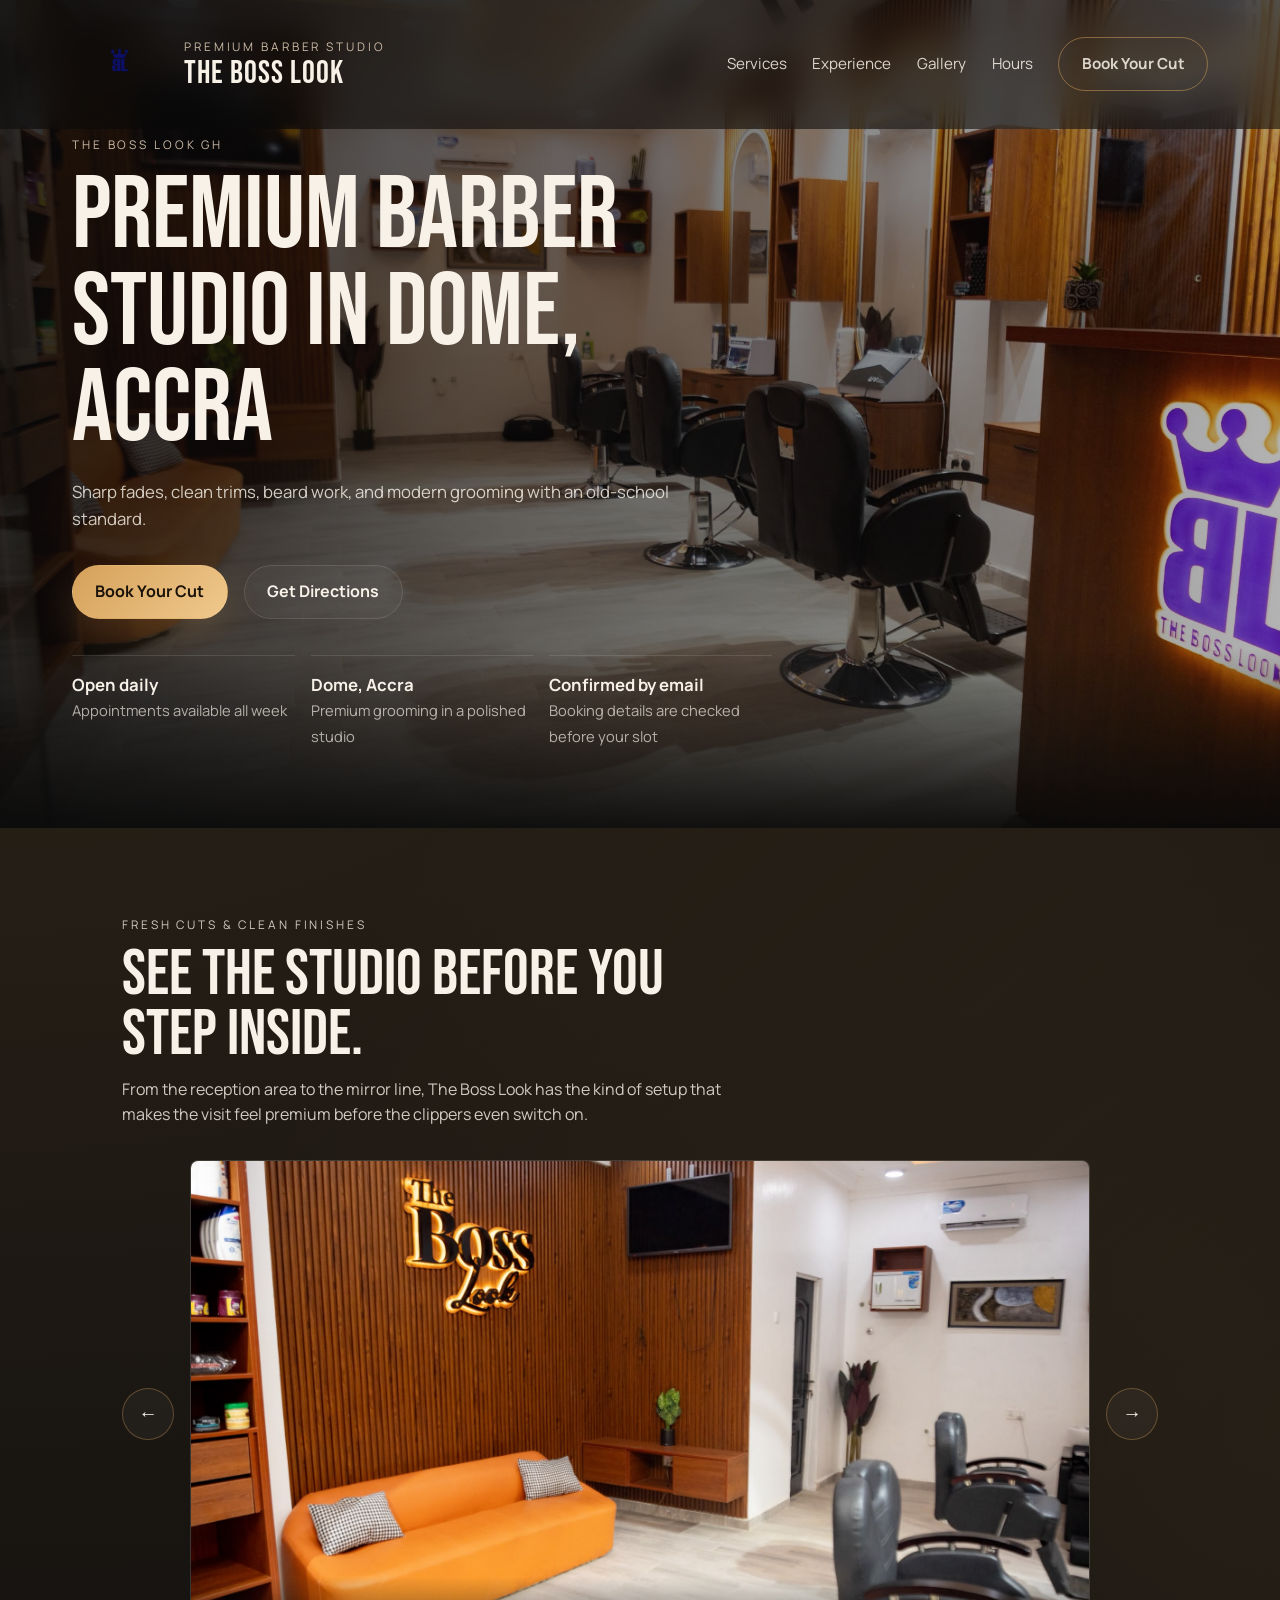
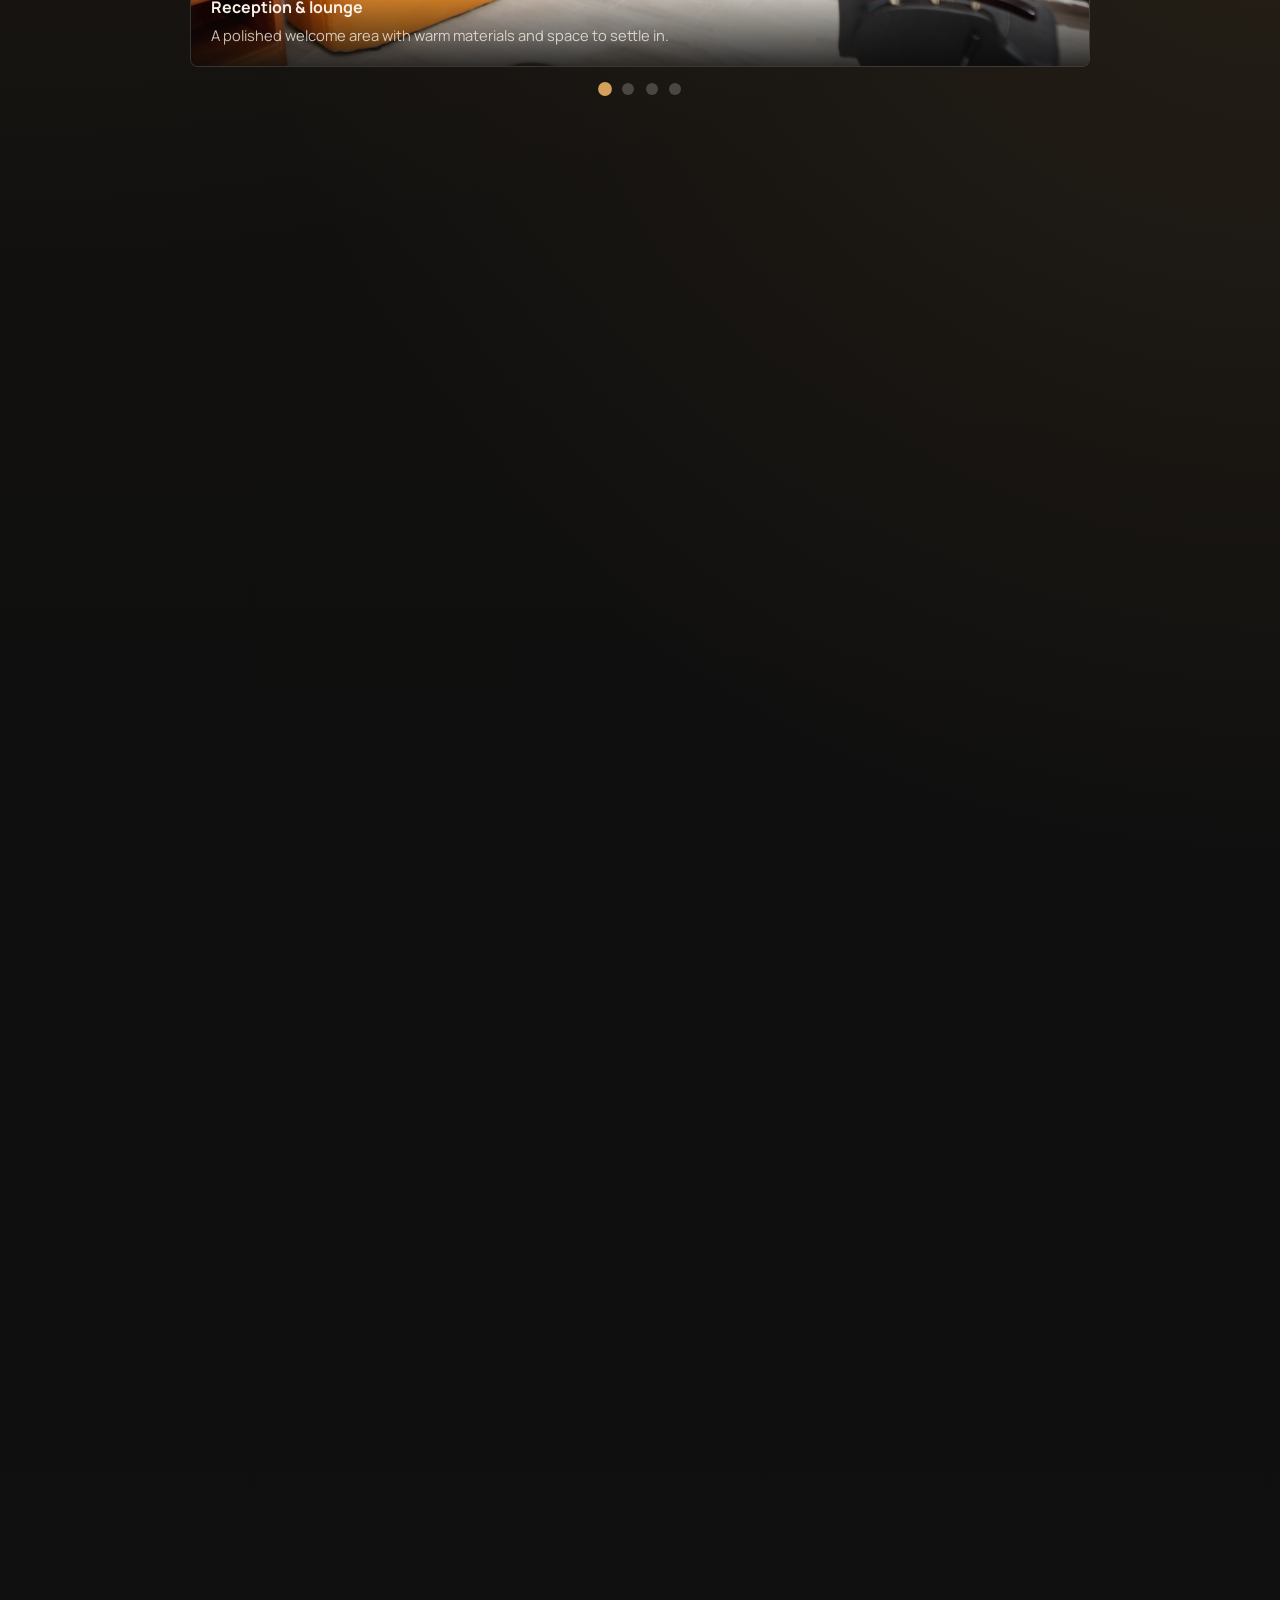
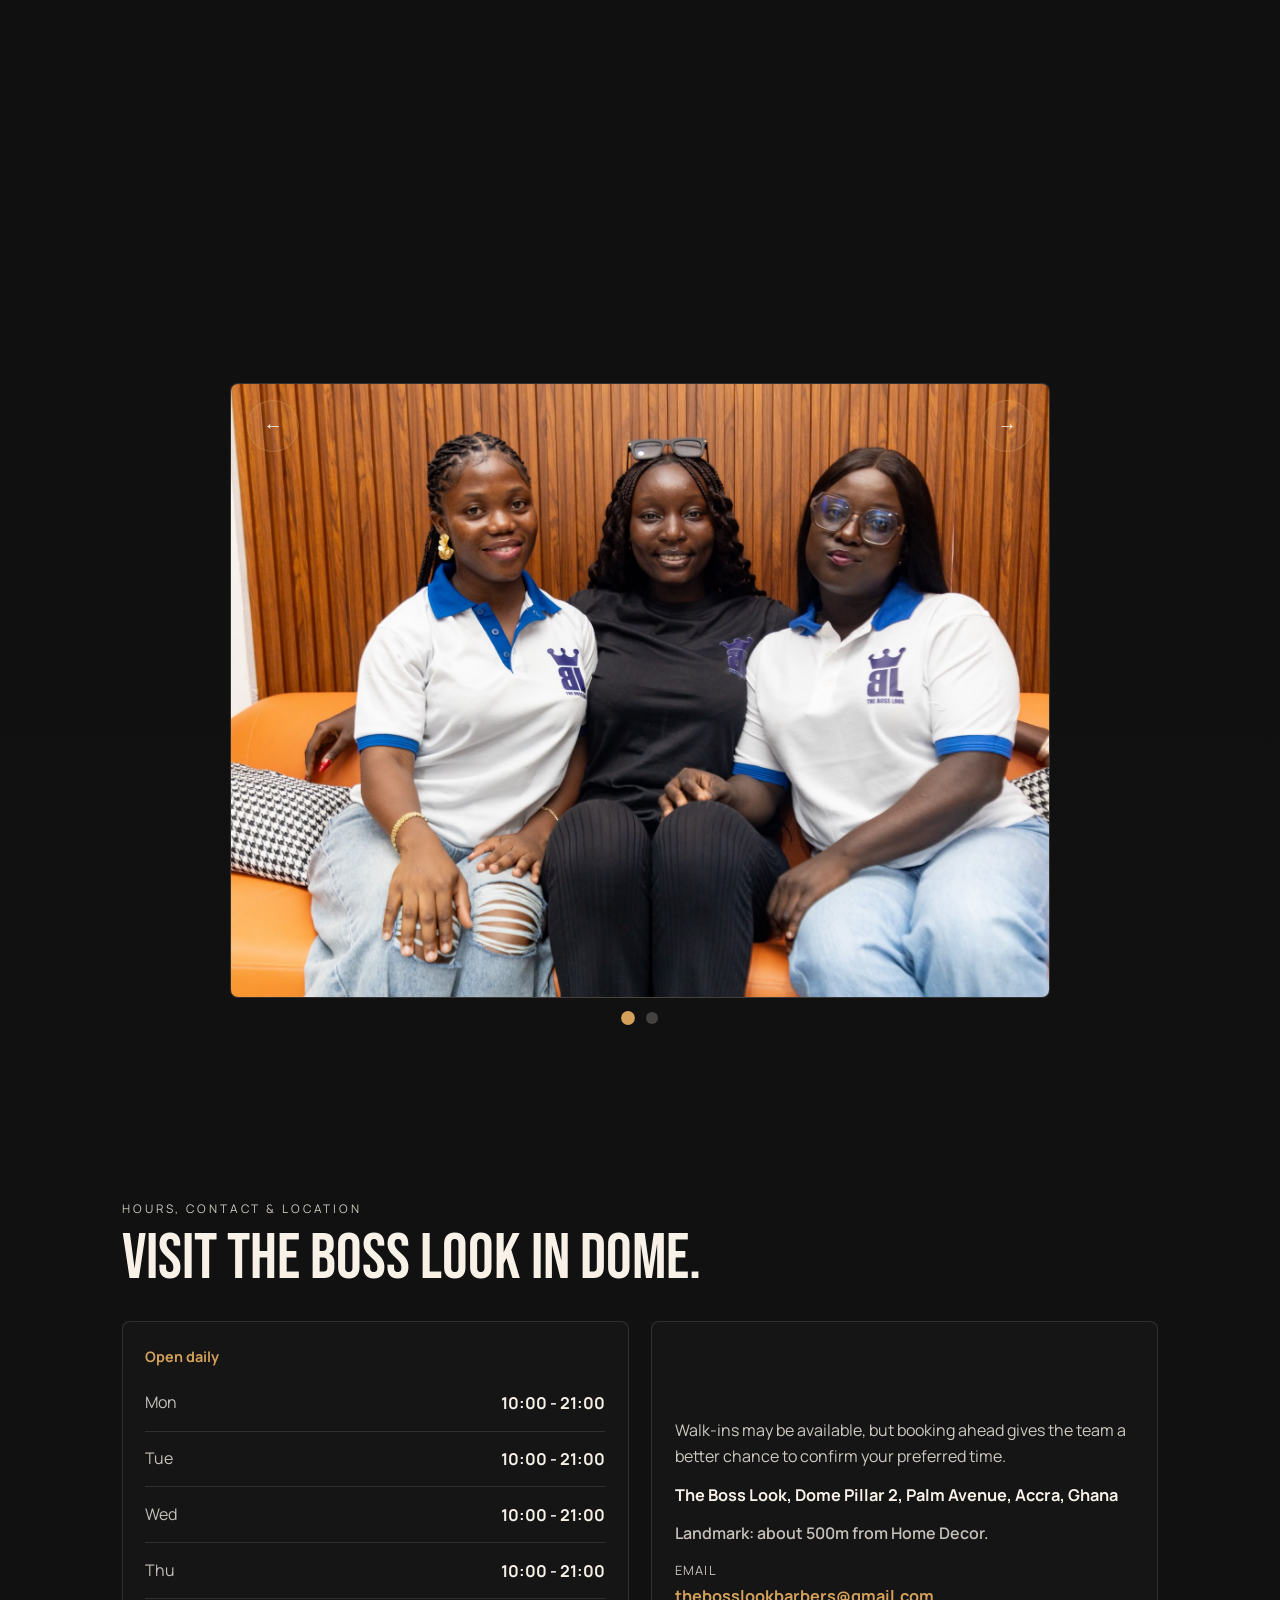
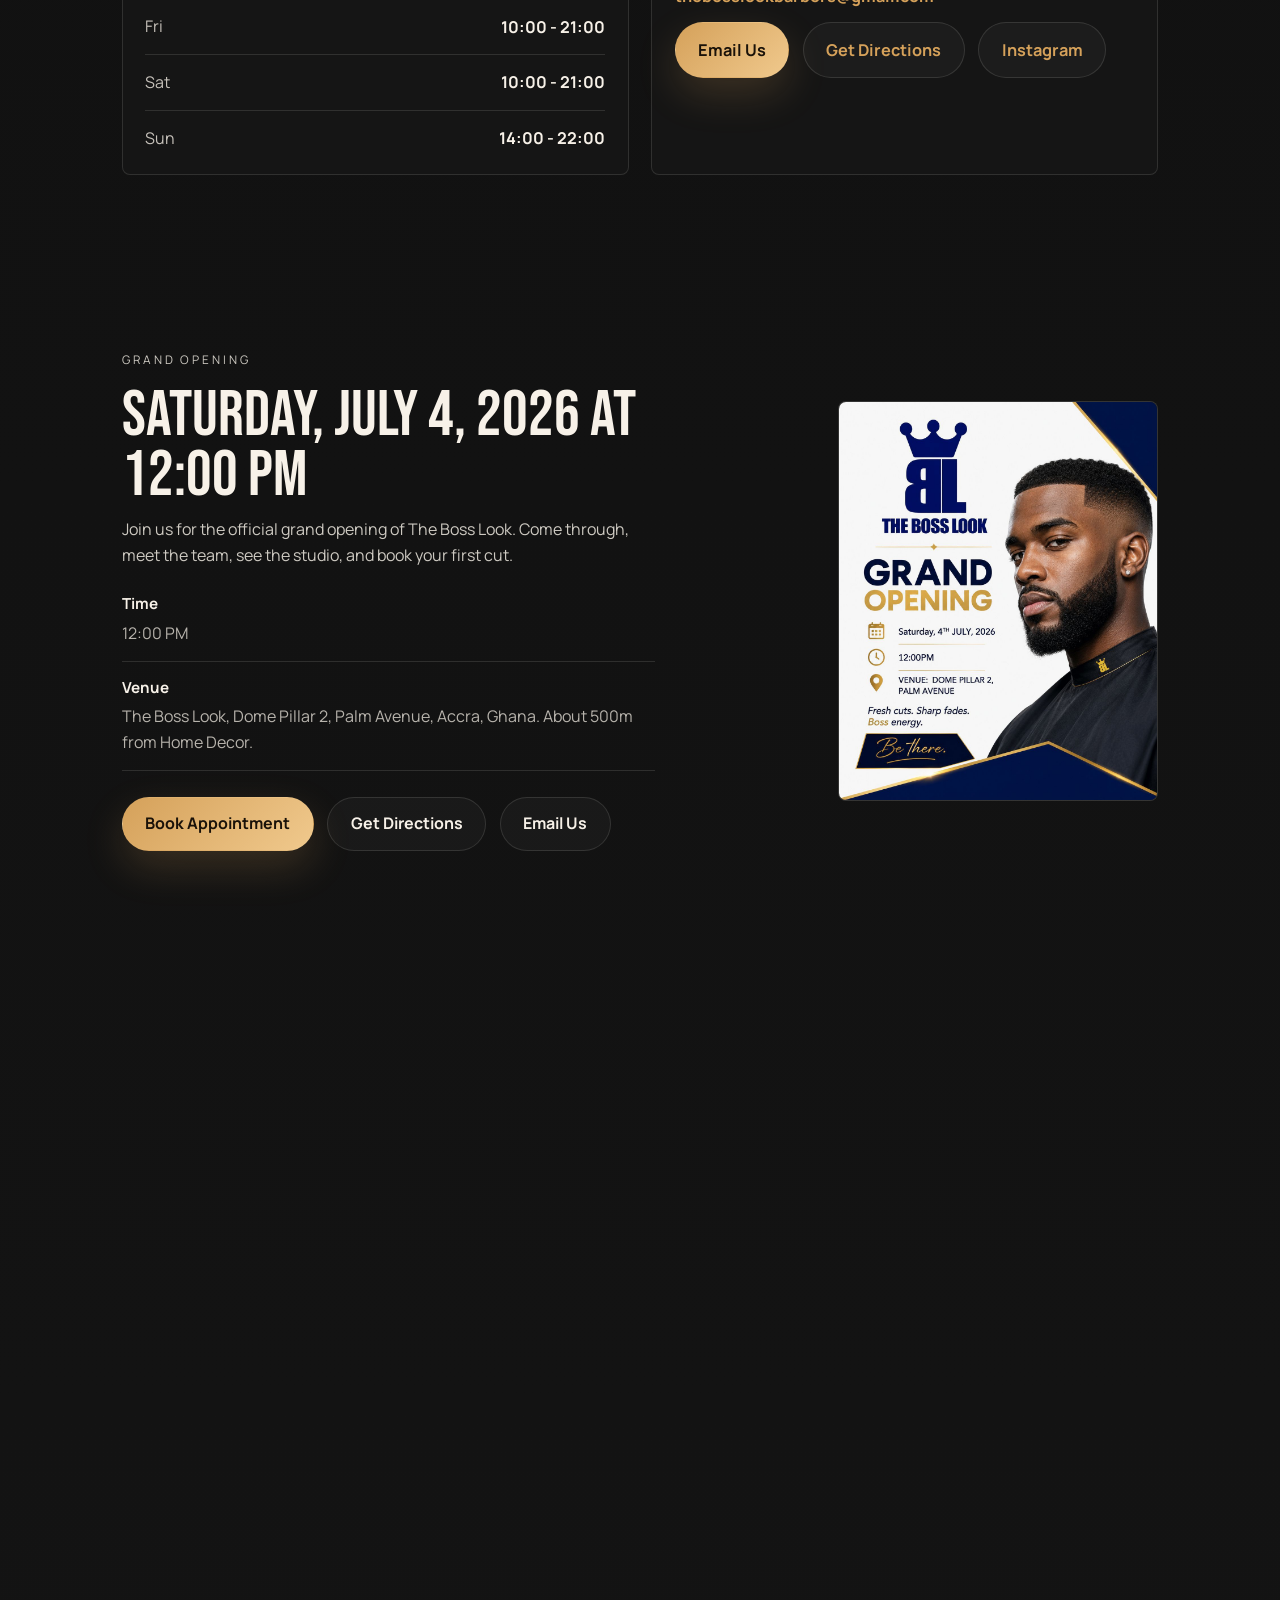
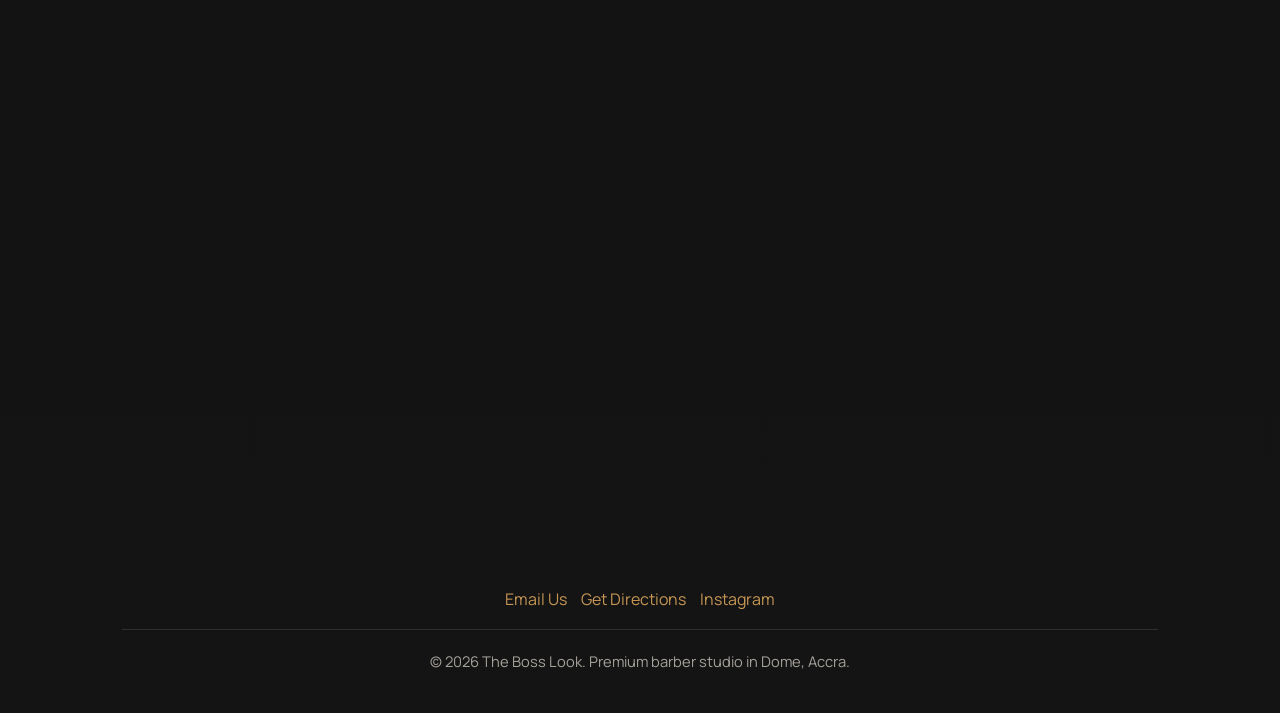
==== commit 4545340f: "Refine mobile nav and contact section" ====
--- a/index.html
+++ b/index.html
@@ -45,7 +45,19 @@
       </div>
     </a>
 
-    <nav class="nav-links" aria-label="Primary navigation">
+    <button
+      class="nav-toggle"
+      type="button"
+      aria-expanded="false"
+      aria-controls="primary-nav"
+      aria-label="Open navigation menu"
+    >
+      <span></span>
+      <span></span>
+      <span></span>
+    </button>
+
+    <nav class="nav-links" id="primary-nav" aria-label="Primary navigation">
       <a href="#services">Services</a>
       <a href="#experience">Experience</a>
       <a href="#gallery">Gallery</a>
@@ -245,12 +257,10 @@
             <div class="team-media-track" data-carousel-track>
               <figure class="team-slide is-active" data-carousel-slide>
                 <img src="images/team-photo.jpeg" alt="Three members of The Boss Look team seated together in the shop" loading="lazy" />
-                <figcaption>Team portrait in the studio lounge area.</figcaption>
               </figure>
 
               <figure class="team-slide" data-carousel-slide>
                 <img src="images/team-photo-group.png" alt="The Boss Look team gathered together under the wall sign" loading="lazy" />
-                <figcaption>The wider Boss Look team together in the studio.</figcaption>
               </figure>
             </div>
 
@@ -266,19 +276,6 @@
             <button class="team-dot is-active" type="button" data-carousel-dot="0" aria-label="Show first team photo"></button>
             <button class="team-dot" type="button" data-carousel-dot="1" aria-label="Show second team photo"></button>
           </div>
-        </div>
-
-        <div class="team-copy">
-          <p class="eyebrow">Meet the team</p>
-          <h2>Good energy, clean work, serious attention to detail.</h2>
-          <p>
-            The Boss Look is more than a chair and clippers. The people behind it bring personality,
-            care, and confidence into every appointment, which is exactly why the studio already feels memorable.
-          </p>
-          <p>
-            Whether you already know the style you want or want to talk it through when you arrive,
-            the atmosphere stays welcoming, focused, and professional from start to finish.
-          </p>
         </div>
       </div>
     </section>
@@ -304,7 +301,11 @@
         <div class="contact-card visit-card">
           <p>Walk-ins may be available, but booking ahead gives the team a better chance to confirm your preferred time.</p>
           <strong>The Boss Look, Dome Pillar 2, Palm Avenue, Accra, Ghana</strong>
-          <span>Email: thebosslookbarbers@gmail.com</span>
+          <span class="visit-landmark">Landmark: about 500m from Home Decor.</span>
+          <div class="contact-email-block">
+            <span class="contact-email-label">Email</span>
+            <a class="contact-email-link" href="mailto:thebosslookbarbers@gmail.com">thebosslookbarbers@gmail.com</a>
+          </div>
 
           <div class="contact-actions">
             <a class="btn btn-solid" href="mailto:thebosslookbarbers@gmail.com">Email Us</a>
@@ -332,7 +333,7 @@
             </div>
             <div>
               <strong>Venue</strong>
-              <span>The Boss Look, Dome Pillar 2, Palm Avenue, Accra, Ghana</span>
+              <span>The Boss Look, Dome Pillar 2, Palm Avenue, Accra, Ghana. About 500m from Home Decor.</span>
             </div>
           </div>
 
@@ -441,8 +442,39 @@
   </footer>
 
   <script>
+    const nav = document.querySelector(".navbar");
+    const navToggle = document.querySelector(".nav-toggle");
+    const navLinks = document.querySelector(".nav-links");
+
+    function setMobileMenu(open) {
+      if (!nav || !navToggle) {
+        return;
+      }
+
+      nav.classList.toggle("menu-open", open);
+      navToggle.setAttribute("aria-expanded", open ? "true" : "false");
+      navToggle.setAttribute("aria-label", open ? "Close navigation menu" : "Open navigation menu");
+    }
+
+    if (navToggle && navLinks) {
+      navToggle.addEventListener("click", function () {
+        setMobileMenu(!nav.classList.contains("menu-open"));
+      });
+
+      navLinks.querySelectorAll("a").forEach(function (link) {
+        link.addEventListener("click", function () {
+          setMobileMenu(false);
+        });
+      });
+
+      window.addEventListener("resize", function () {
+        if (window.innerWidth > 980) {
+          setMobileMenu(false);
+        }
+      });
+    }
+
     window.addEventListener("scroll", function () {
-      const nav = document.querySelector(".navbar");
       nav.classList.toggle("scrolled", window.scrollY > 40);
     });
 
@@ -553,7 +585,7 @@
 
     const revealTargets = Array.from(
       document.querySelectorAll(
-        ".section-heading, .gallery-carousel, .price-item, .experience-copy, .experience-list article, .team-media-carousel, .team-copy, .hours-card, .contact-card, .opening-copy, .opening-poster, .booking-card"
+        ".section-heading, .gallery-carousel, .price-item, .experience-copy, .experience-list article, .team-media-carousel, .hours-card, .contact-card, .opening-copy, .opening-poster, .booking-card"
       )
     );
 
--- a/styles.css
+++ b/styles.css
@@ -111,6 +111,33 @@
   gap: 1.6rem;
 }
 
+.nav-toggle {
+  display: none;
+  align-items: center;
+  justify-content: center;
+  width: 52px;
+  height: 52px;
+  border: 1px solid rgba(213, 161, 90, 0.34);
+  border-radius: 999px;
+  background: rgba(255, 255, 255, 0.04);
+  color: var(--text);
+  cursor: pointer;
+  transition: border-color 180ms ease, background 180ms ease, transform 180ms ease;
+}
+
+.nav-toggle span {
+  display: block;
+  width: 18px;
+  height: 2px;
+  border-radius: 999px;
+  background: currentColor;
+  transition: transform 180ms ease, opacity 180ms ease;
+}
+
+.nav-toggle span + span {
+  margin-top: 4px;
+}
+
 .nav-links a {
   font-size: 0.95rem;
   color: rgba(247, 241, 232, 0.86);
@@ -138,6 +165,12 @@
   transform: translateY(-1px);
 }
 
+a.btn-solid,
+.contact-card a.btn-solid,
+.section-actions a.btn-solid {
+  color: #1a1209;
+}
+
 .btn-solid {
   background: linear-gradient(135deg, var(--accent) 0%, #f0c98d 100%);
   color: #1a1209;
@@ -476,18 +509,20 @@
   background: var(--accent);
 }
 
-.team-grid,
+.team-grid {
+  grid-template-columns: 1fr;
+  justify-items: center;
+}
+
 .opening-grid {
   grid-template-columns: minmax(0, 1.05fr) minmax(0, 0.95fr);
   align-items: center;
 }
 
-.team-copy,
 .opening-copy {
   max-width: 36rem;
 }
 
-.team-copy p,
 .opening-copy p {
   color: rgba(247, 241, 232, 0.82);
   margin-bottom: 1rem;
@@ -496,6 +531,7 @@
 .team-media-carousel {
   display: grid;
   gap: 0.85rem;
+  width: min(100%, 820px);
 }
 
 .team-media-frame {
@@ -712,6 +748,30 @@
 
 .contact-card a {
   color: var(--accent);
+}
+
+.visit-landmark {
+  color: rgba(247, 241, 232, 0.9);
+  font-weight: 600;
+}
+
+.contact-email-block {
+  display: grid;
+  gap: 0.2rem;
+}
+
+.contact-email-label {
+  color: rgba(247, 241, 232, 0.7);
+  font-size: 0.8rem;
+  letter-spacing: 0.08rem;
+  text-transform: uppercase;
+}
+
+.contact-email-link {
+  color: var(--text);
+  font-size: 1rem;
+  font-weight: 700;
+  word-break: break-word;
 }
 
 .booking {
@@ -944,7 +1004,8 @@
   }
 
   .btn:hover,
-  .nav-btn:hover {
+  .nav-btn:hover,
+  .nav-toggle:hover {
     box-shadow: 0 16px 32px rgba(0, 0, 0, 0.18);
   }
 }
@@ -960,14 +1021,46 @@
   }
 
   .navbar {
-    flex-direction: column;
-    gap: 1rem;
+    flex-wrap: wrap;
+    gap: 0.75rem;
     padding-top: 0.9rem;
     padding-bottom: 0.9rem;
   }
 
+  .nav-toggle {
+    display: inline-flex;
+  }
+
+  .nav-links {
+    display: none;
+    width: 100%;
+    padding: 0.75rem;
+    border: 1px solid var(--line);
+    border-radius: var(--radius);
+    background: rgba(10, 10, 10, 0.96);
+    box-shadow: var(--shadow);
+  }
+
+  .navbar.menu-open .nav-links {
+    display: grid;
+    grid-template-columns: 1fr;
+    gap: 0.85rem;
+  }
+
+  .navbar.menu-open .nav-toggle span:nth-child(1) {
+    transform: translateY(6px) rotate(45deg);
+  }
+
+  .navbar.menu-open .nav-toggle span:nth-child(2) {
+    opacity: 0;
+  }
+
+  .navbar.menu-open .nav-toggle span:nth-child(3) {
+    transform: translateY(-6px) rotate(-45deg);
+  }
+
   .hero {
-    padding-top: 10rem;
+    padding-top: 8.5rem;
   }
 
   .hero-grid,
@@ -995,8 +1088,8 @@
 
 @media (max-width: 640px) {
   .brand {
-    width: 100%;
-    justify-content: center;
+    width: auto;
+    justify-content: flex-start;
   }
 
   .brand img {
@@ -1004,10 +1097,17 @@
     height: 78px;
   }
 
-  .nav-links {
-    flex-wrap: wrap;
-    justify-content: center;
-    gap: 0.85rem 1.15rem;
+  .brand-text {
+    gap: 0.15rem;
+  }
+
+  .brand-kicker {
+    font-size: 0.68rem;
+    letter-spacing: 0.15rem;
+  }
+
+  .brand-name {
+    font-size: 1.7rem;
   }
 
   .hero h1 {
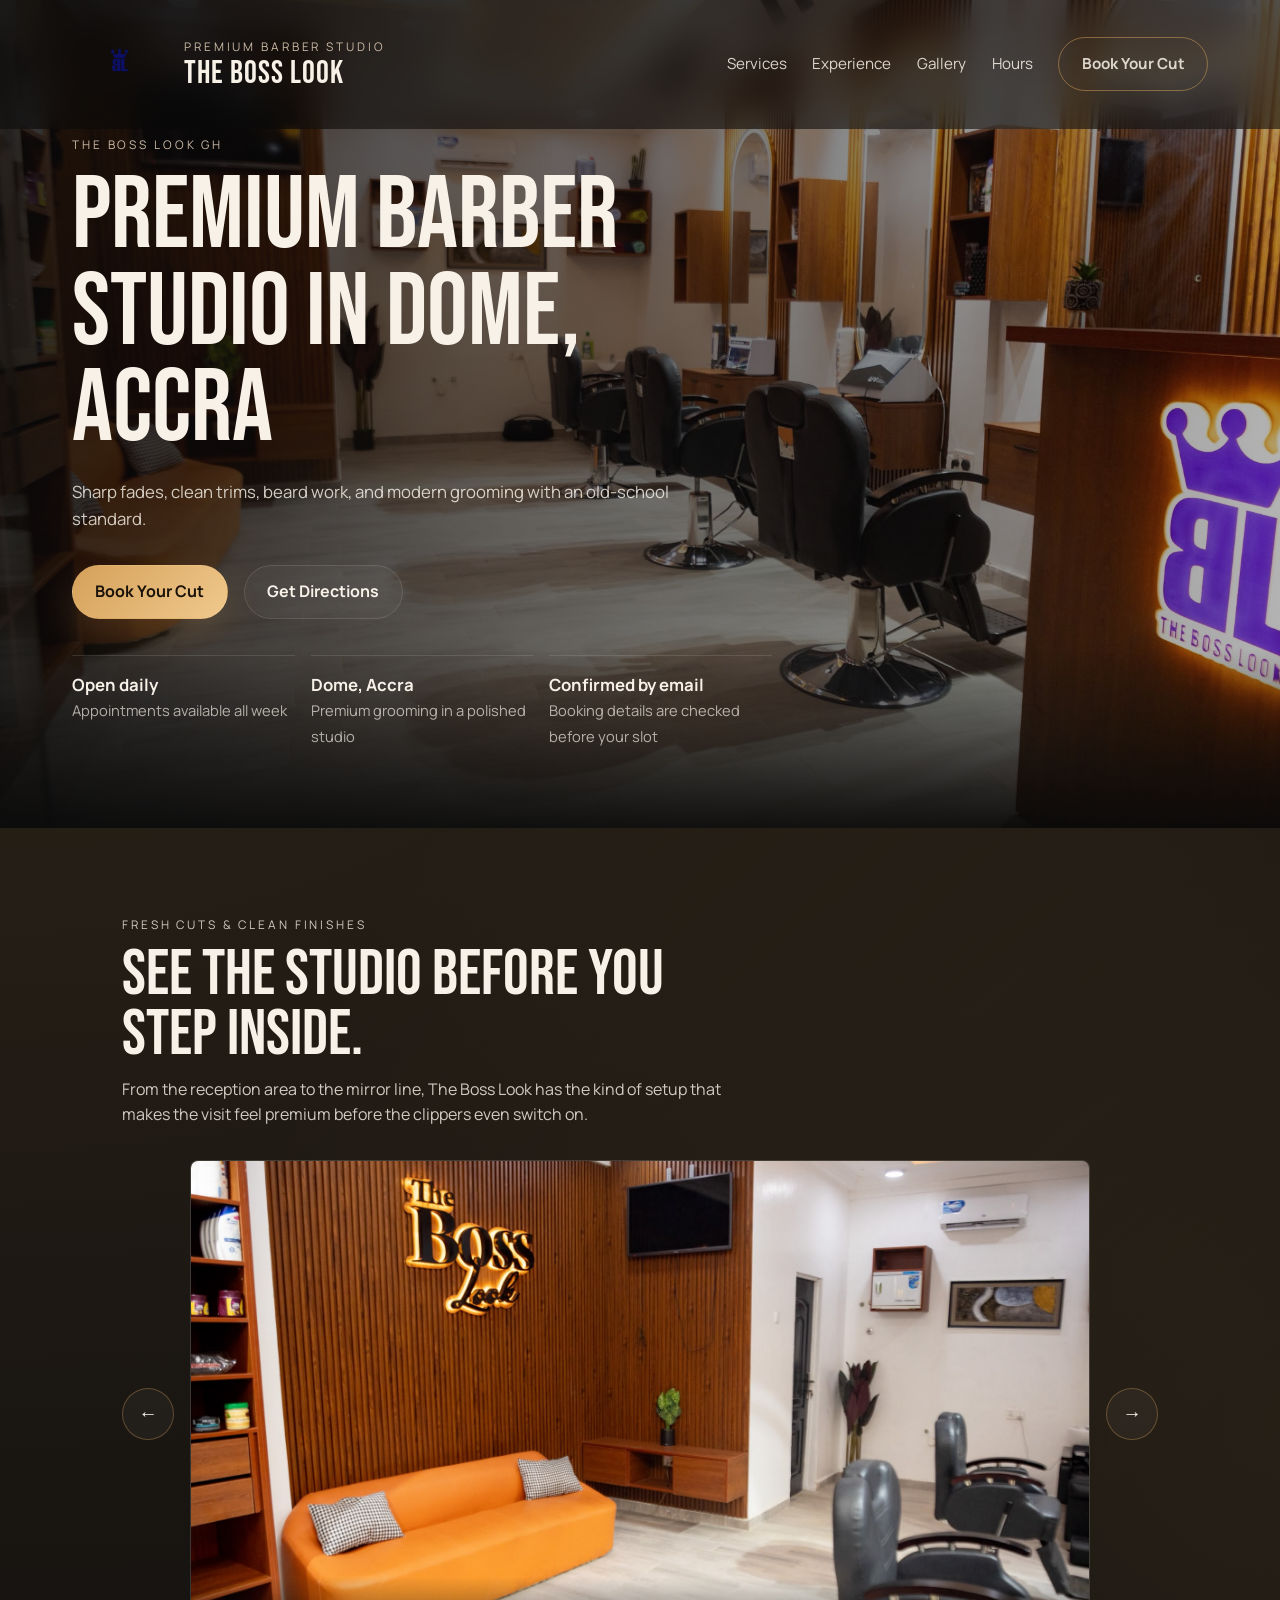
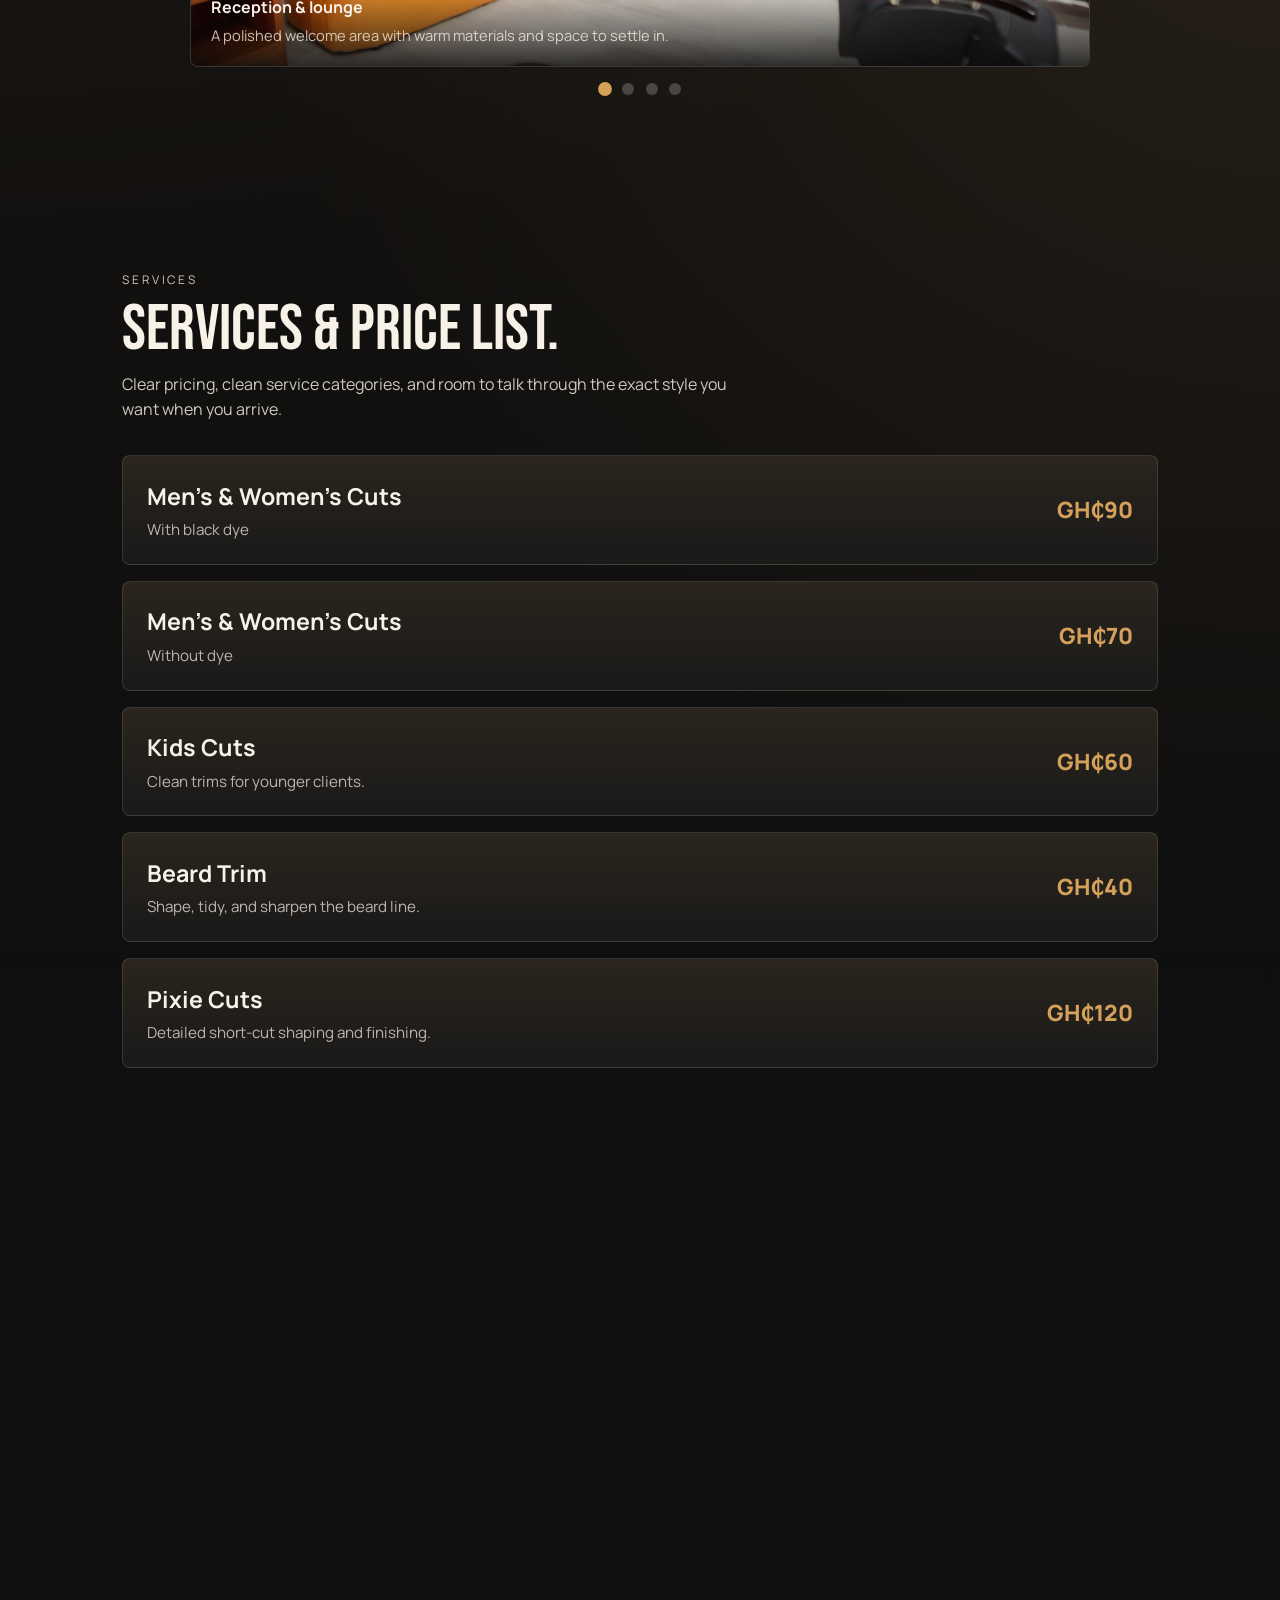
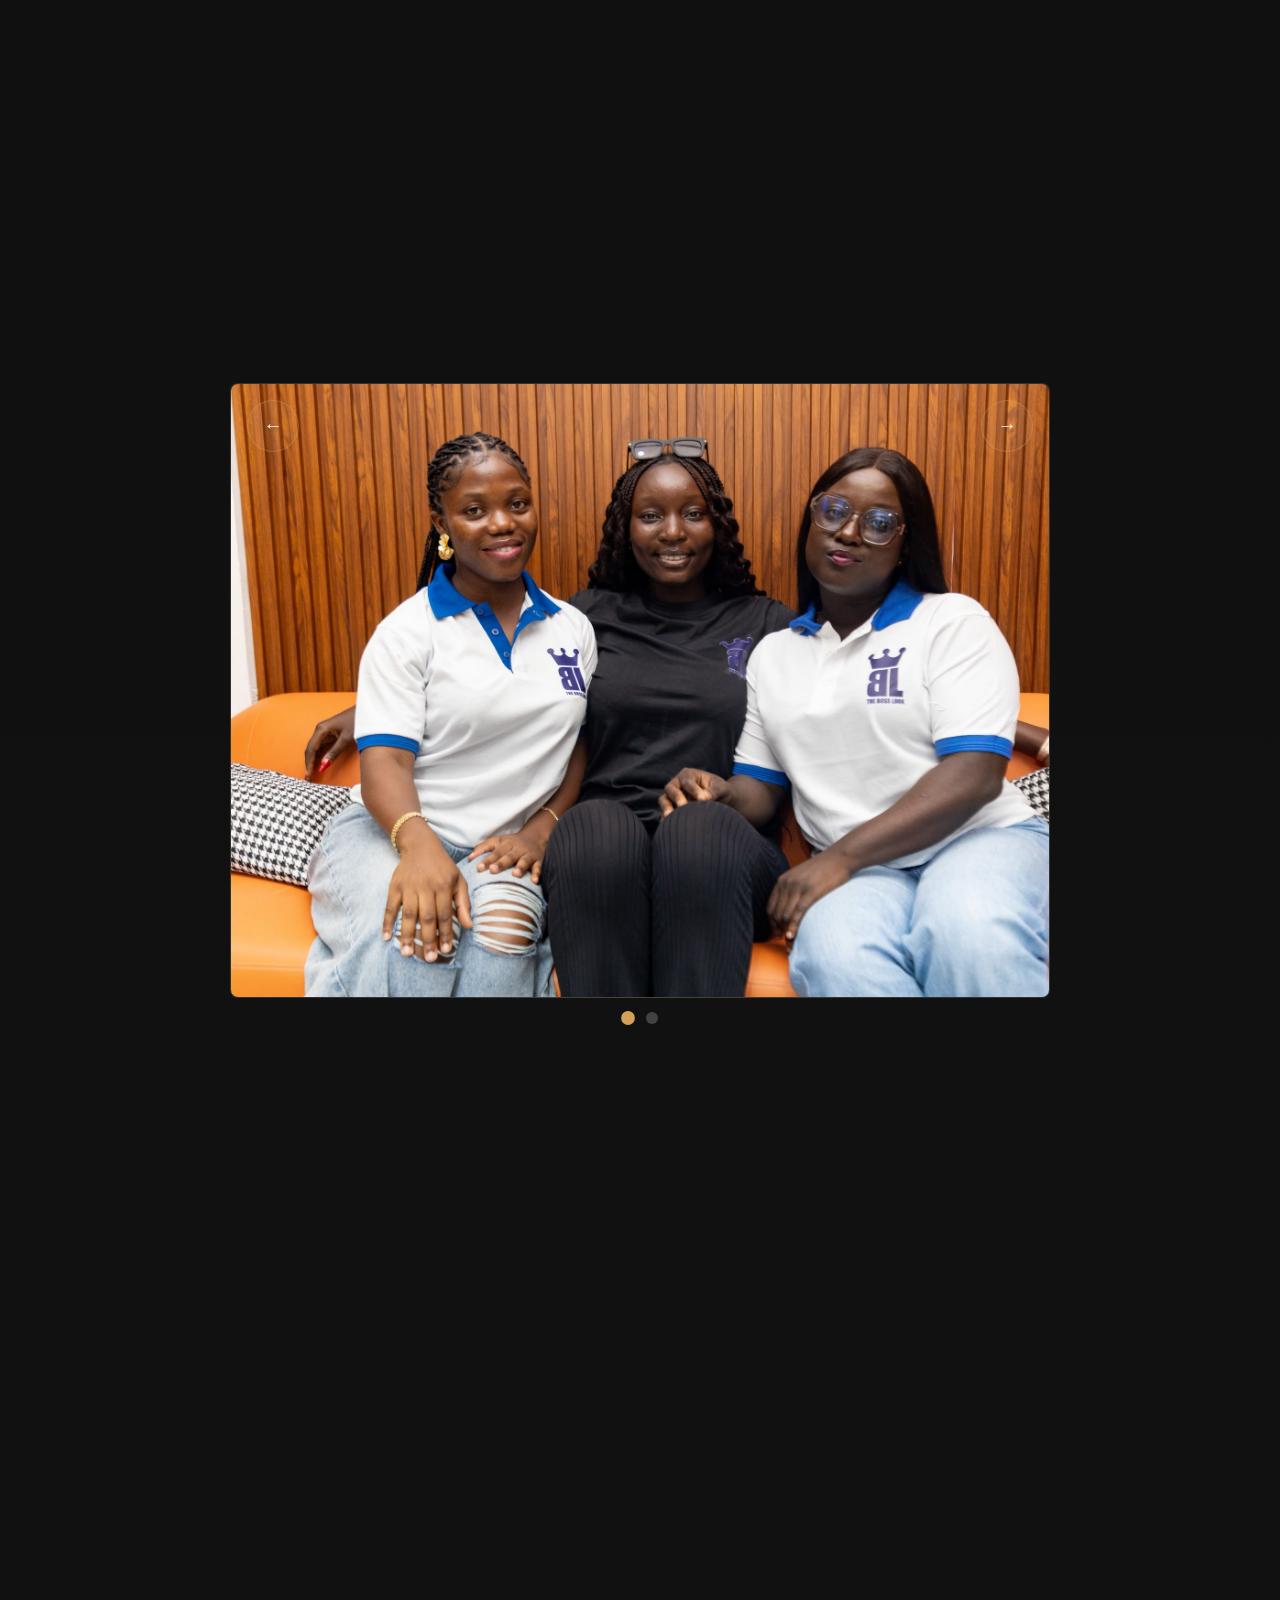
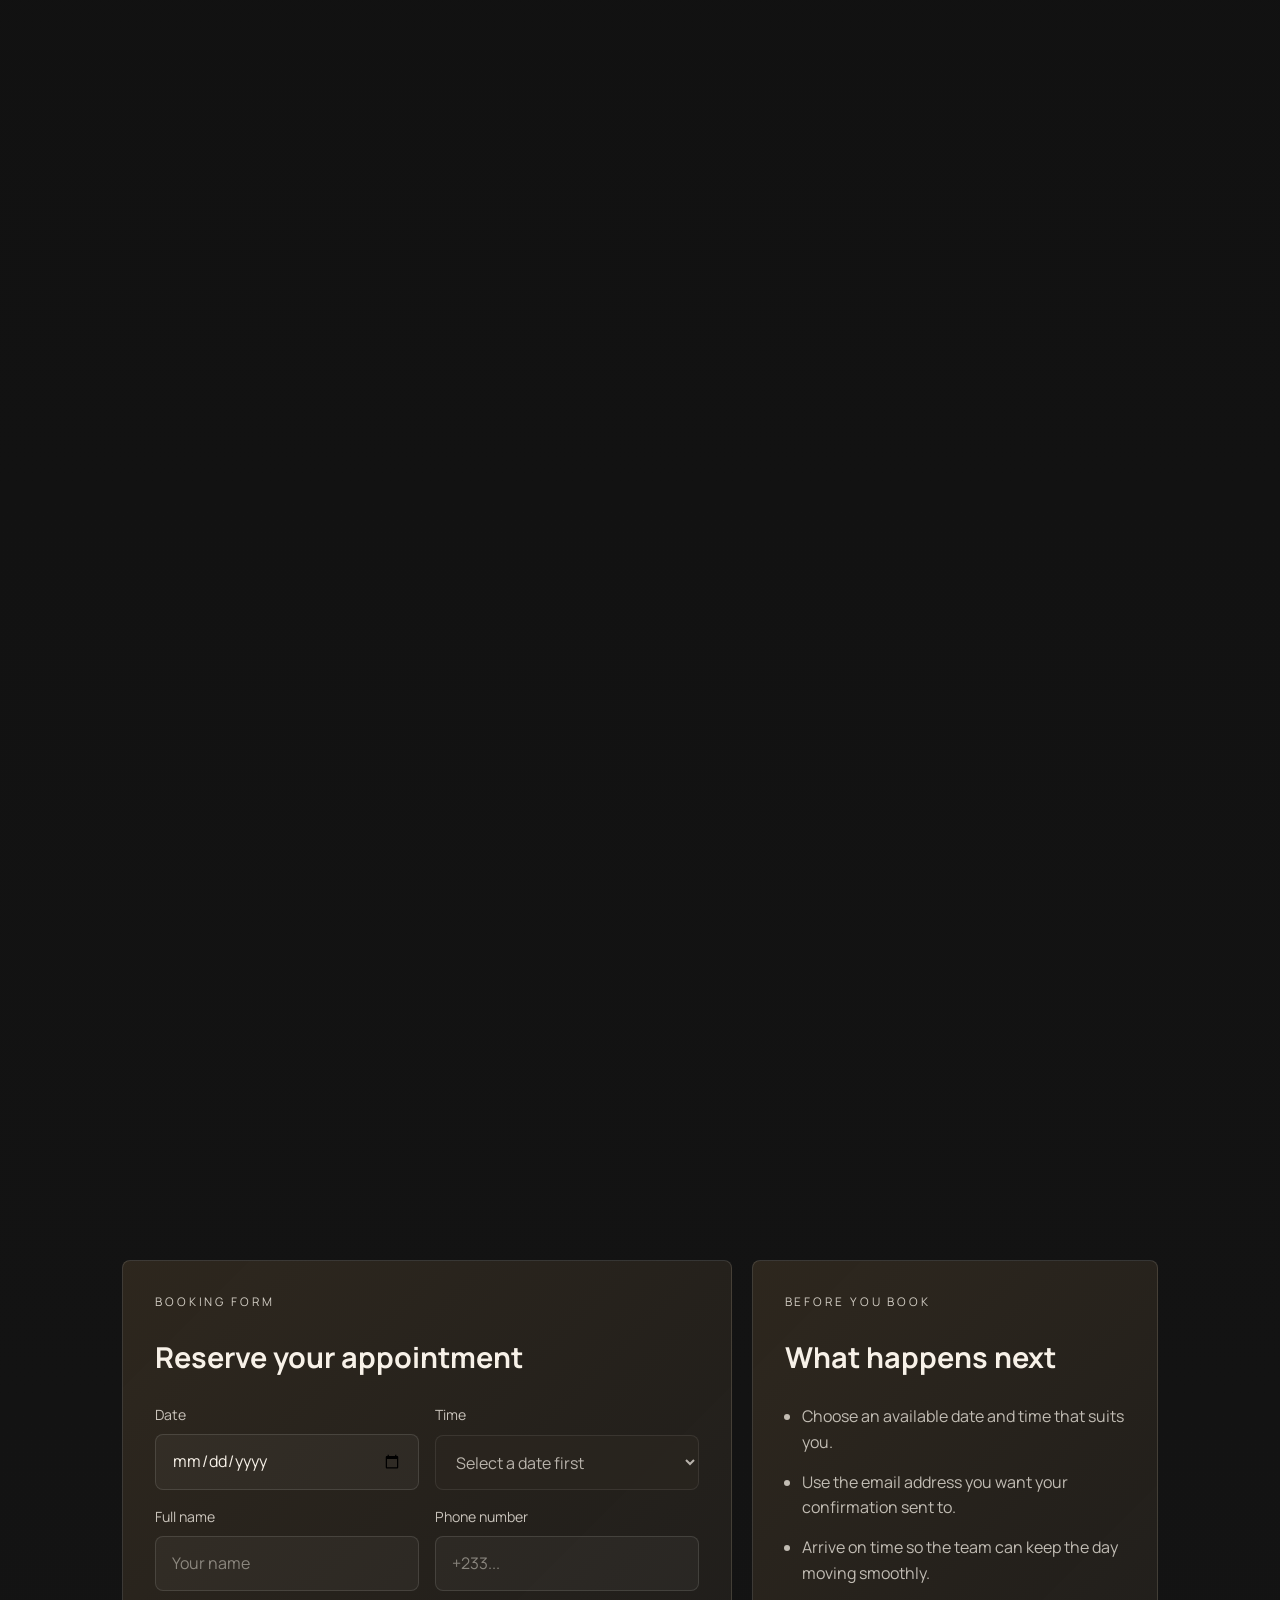
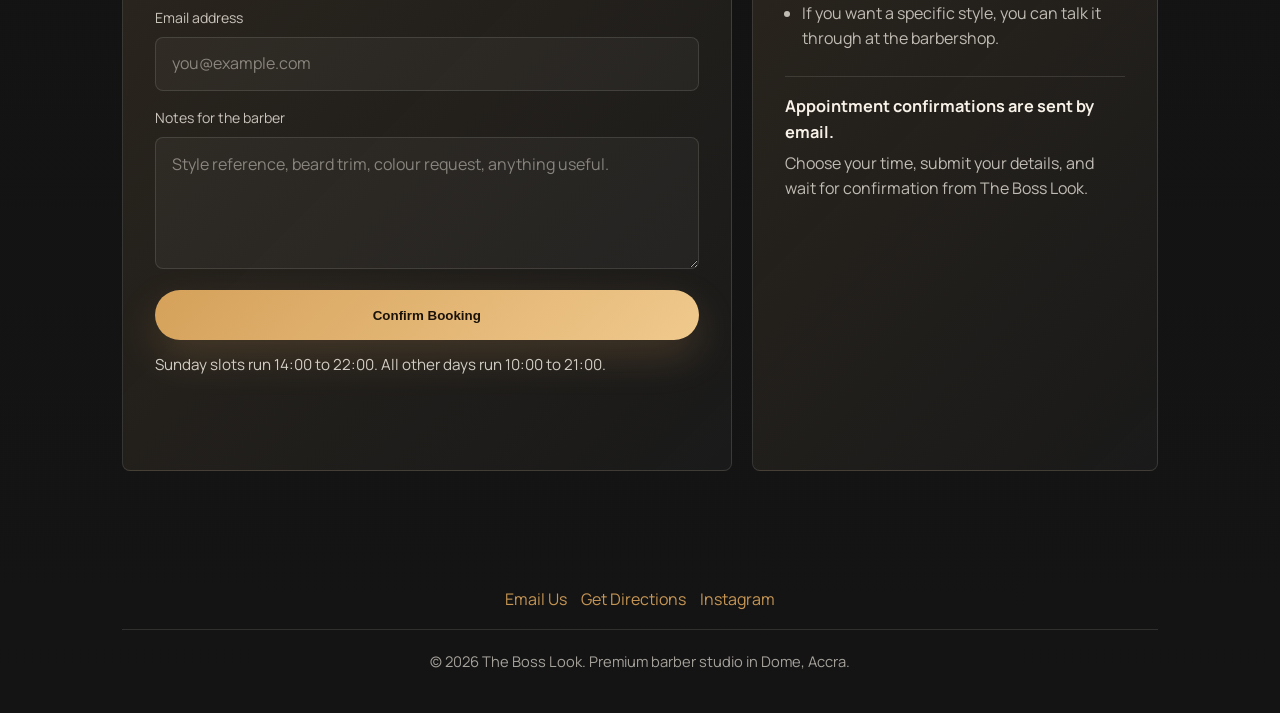
==== commit 29951a22: "Update directions and booking inbox" ====
--- a/index.html
+++ b/index.html
@@ -77,7 +77,7 @@
 
           <div class="hero-actions">
             <a href="#book" class="btn btn-solid">Book Your Cut</a>
-            <a href="https://maps.app.goo.gl/WszmN7k2FTZxCoit5" class="btn btn-ghost" target="_blank" rel="noreferrer">Get Directions</a>
+            <a href="https://maps.app.goo.gl/puZKeNuygxV74L3M6?g_st=iw" class="btn btn-ghost" target="_blank" rel="noreferrer">Get Directions</a>
           </div>
 
           <div class="hero-stats" aria-label="Shop highlights">
@@ -309,7 +309,7 @@
 
           <div class="contact-actions">
             <a class="btn btn-solid" href="mailto:thebosslookbarbers@gmail.com">Email Us</a>
-            <a class="btn btn-ghost" href="https://maps.app.goo.gl/WszmN7k2FTZxCoit5" target="_blank" rel="noreferrer">Get Directions</a>
+            <a class="btn btn-ghost" href="https://maps.app.goo.gl/puZKeNuygxV74L3M6?g_st=iw" target="_blank" rel="noreferrer">Get Directions</a>
             <a class="btn btn-ghost" href="https://www.instagram.com/the_boss_look/" target="_blank" rel="noreferrer">Instagram</a>
           </div>
         </div>
@@ -339,7 +339,7 @@
 
           <div class="section-actions">
             <a href="#book" class="btn btn-solid">Book Appointment</a>
-            <a href="https://maps.app.goo.gl/WszmN7k2FTZxCoit5" class="btn btn-ghost" target="_blank" rel="noreferrer">Get Directions</a>
+            <a href="https://maps.app.goo.gl/puZKeNuygxV74L3M6?g_st=iw" class="btn btn-ghost" target="_blank" rel="noreferrer">Get Directions</a>
             <a href="mailto:thebosslookbarbers@gmail.com" class="btn btn-ghost">Email Us</a>
           </div>
         </div>
@@ -435,7 +435,7 @@
   <footer class="footer">
     <div class="footer-links">
       <a href="mailto:thebosslookbarbers@gmail.com">Email Us</a>
-      <a href="https://maps.app.goo.gl/WszmN7k2FTZxCoit5" target="_blank" rel="noreferrer">Get Directions</a>
+      <a href="https://maps.app.goo.gl/puZKeNuygxV74L3M6?g_st=iw" target="_blank" rel="noreferrer">Get Directions</a>
       <a href="https://www.instagram.com/the_boss_look/" target="_blank" rel="noreferrer">Instagram</a>
     </div>
     <p>&copy; 2026 The Boss Look. Premium barber studio in Dome, Accra.</p>
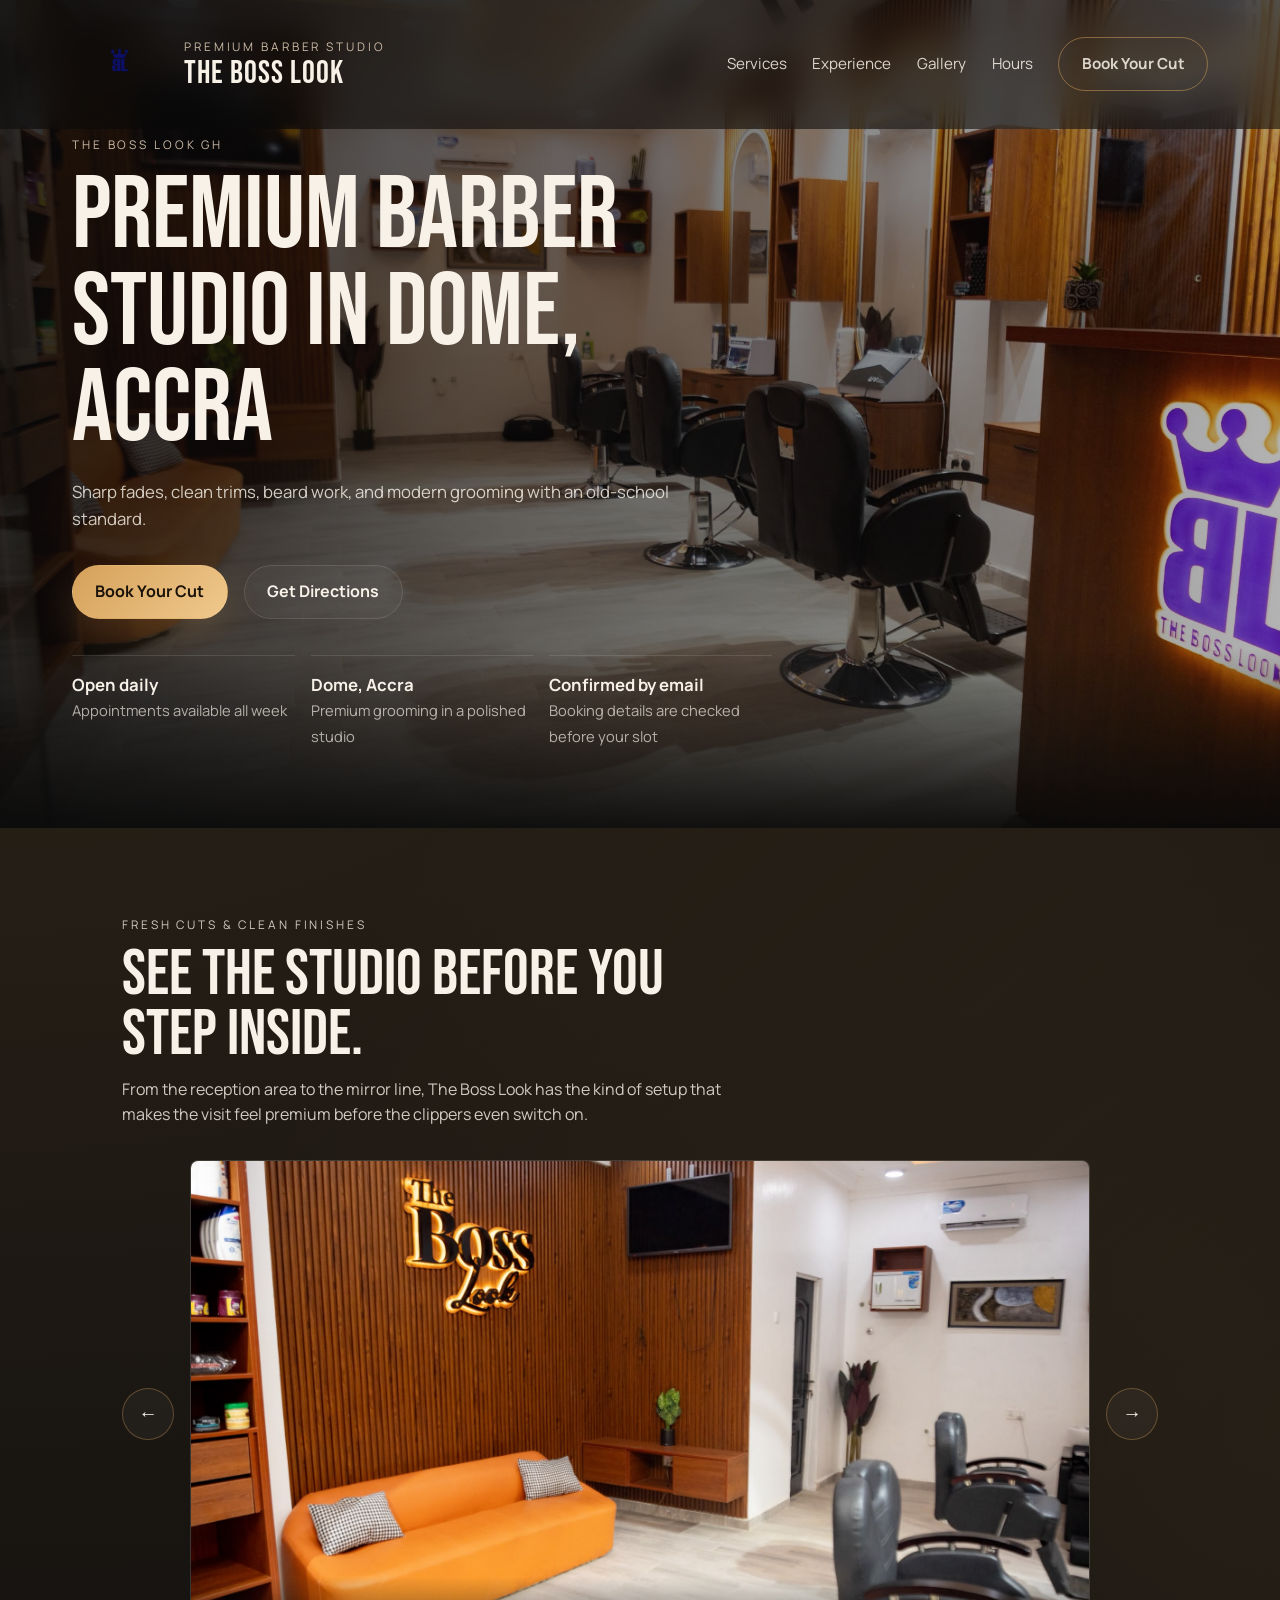
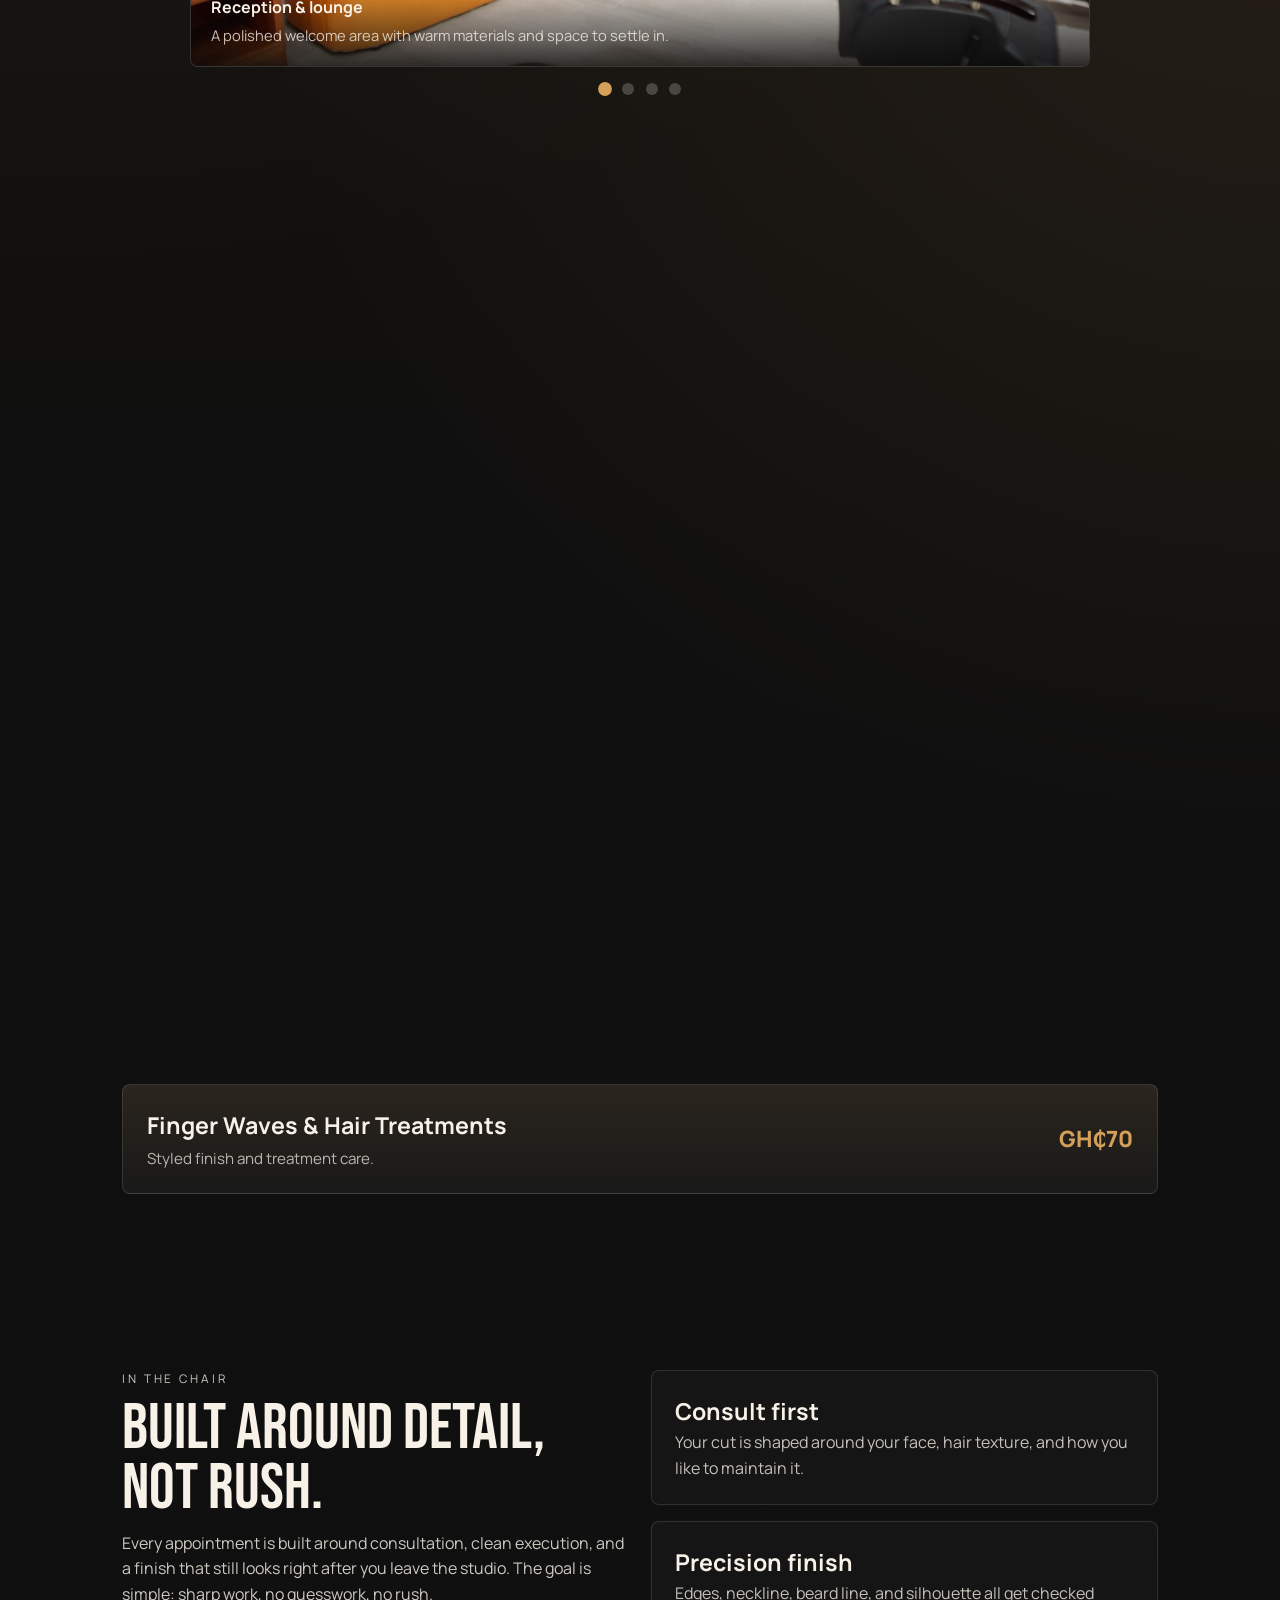
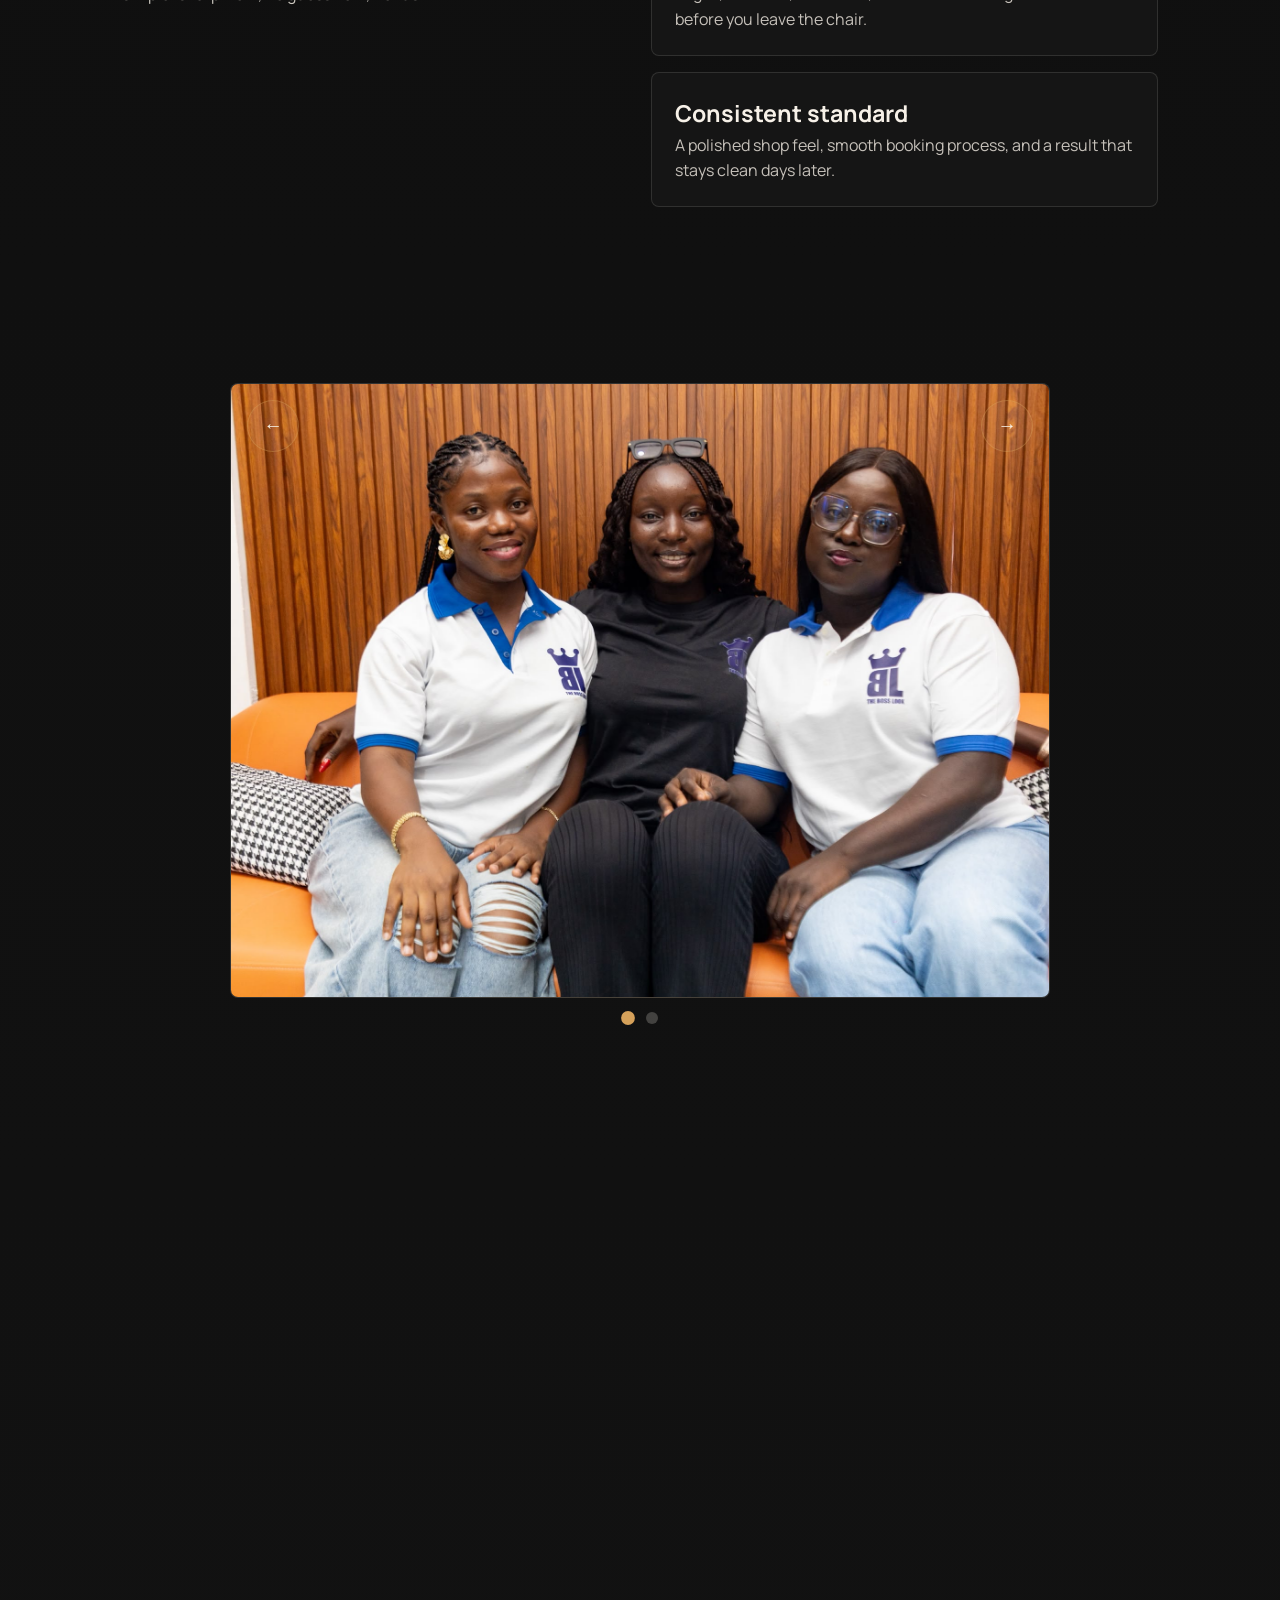
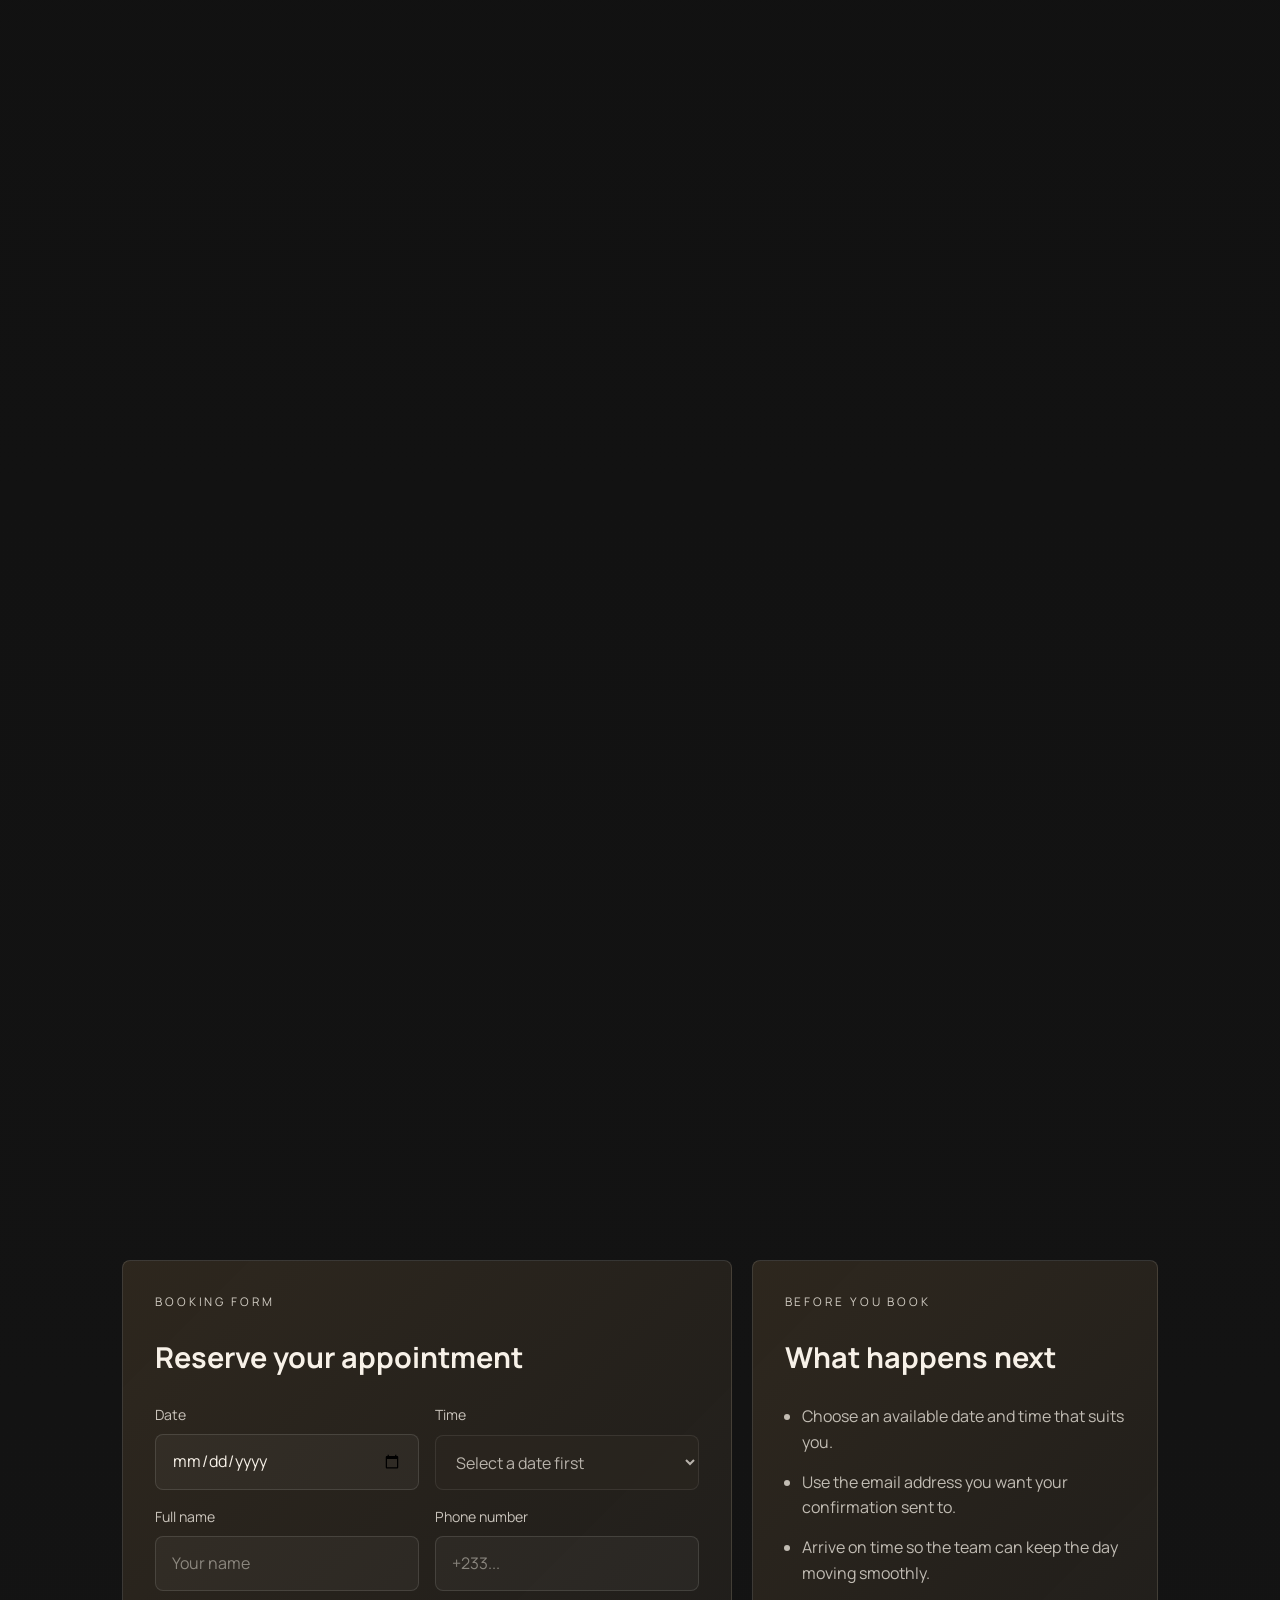
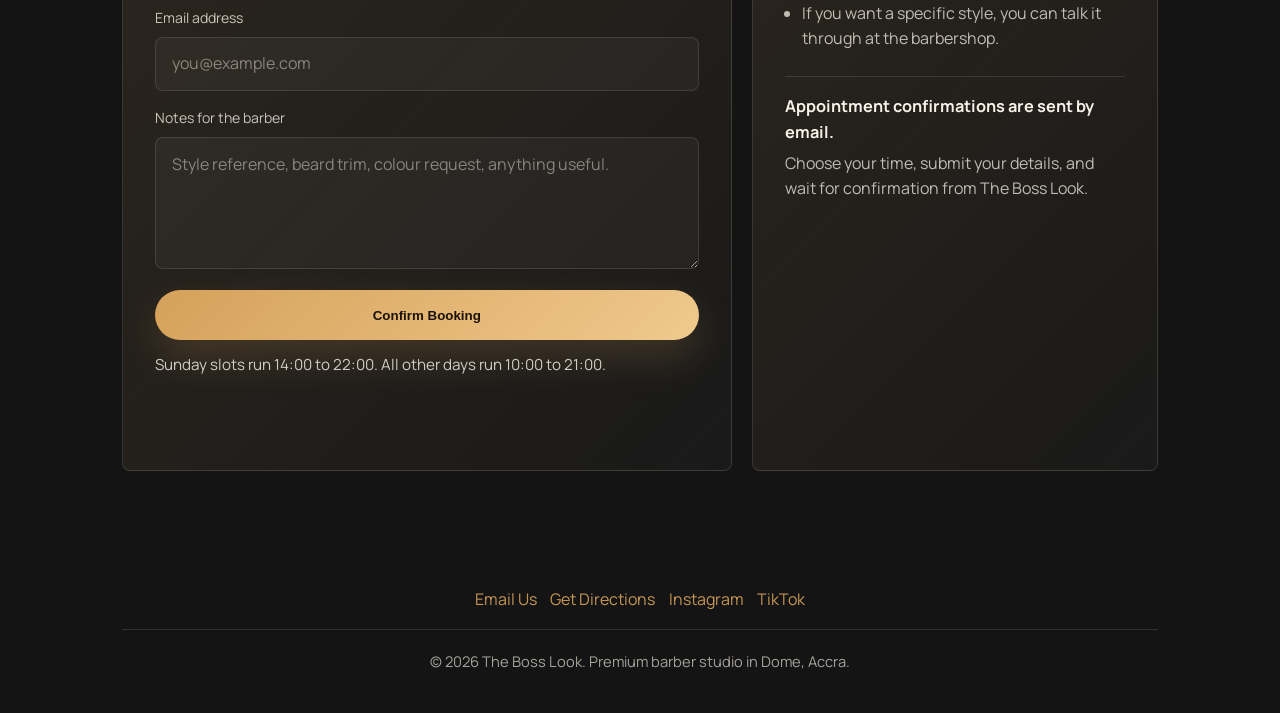
==== commit e75e376e: "Add logo branding to emails and TikTok links" ====
--- a/index.html
+++ b/index.html
@@ -311,6 +311,7 @@
             <a class="btn btn-solid" href="mailto:thebosslookbarbers@gmail.com">Email Us</a>
             <a class="btn btn-ghost" href="https://maps.app.goo.gl/puZKeNuygxV74L3M6?g_st=iw" target="_blank" rel="noreferrer">Get Directions</a>
             <a class="btn btn-ghost" href="https://www.instagram.com/the_boss_look/" target="_blank" rel="noreferrer">Instagram</a>
+            <a class="btn btn-ghost" href="https://www.tiktok.com/@the_boss_look" target="_blank" rel="noreferrer">TikTok</a>
           </div>
         </div>
       </div>
@@ -437,6 +438,7 @@
       <a href="mailto:thebosslookbarbers@gmail.com">Email Us</a>
       <a href="https://maps.app.goo.gl/puZKeNuygxV74L3M6?g_st=iw" target="_blank" rel="noreferrer">Get Directions</a>
       <a href="https://www.instagram.com/the_boss_look/" target="_blank" rel="noreferrer">Instagram</a>
+      <a href="https://www.tiktok.com/@the_boss_look" target="_blank" rel="noreferrer">TikTok</a>
     </div>
     <p>&copy; 2026 The Boss Look. Premium barber studio in Dome, Accra.</p>
   </footer>
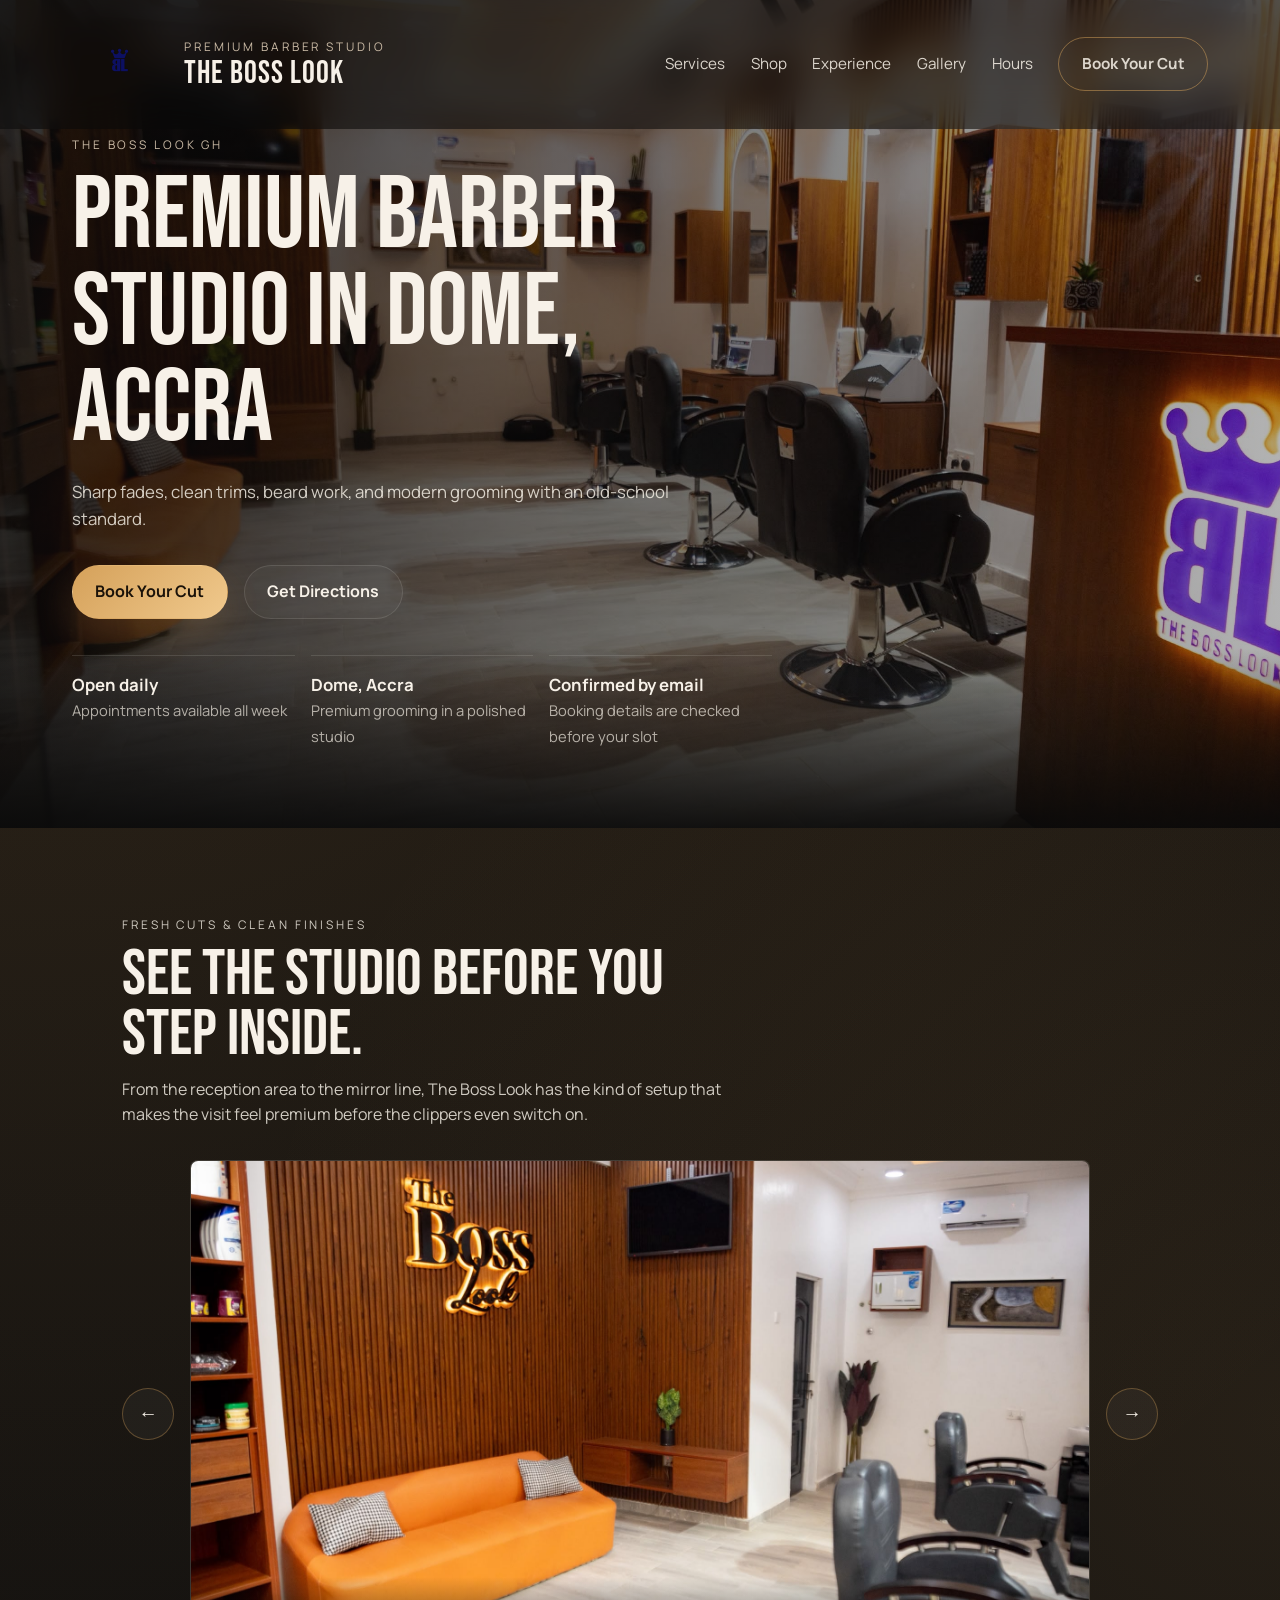
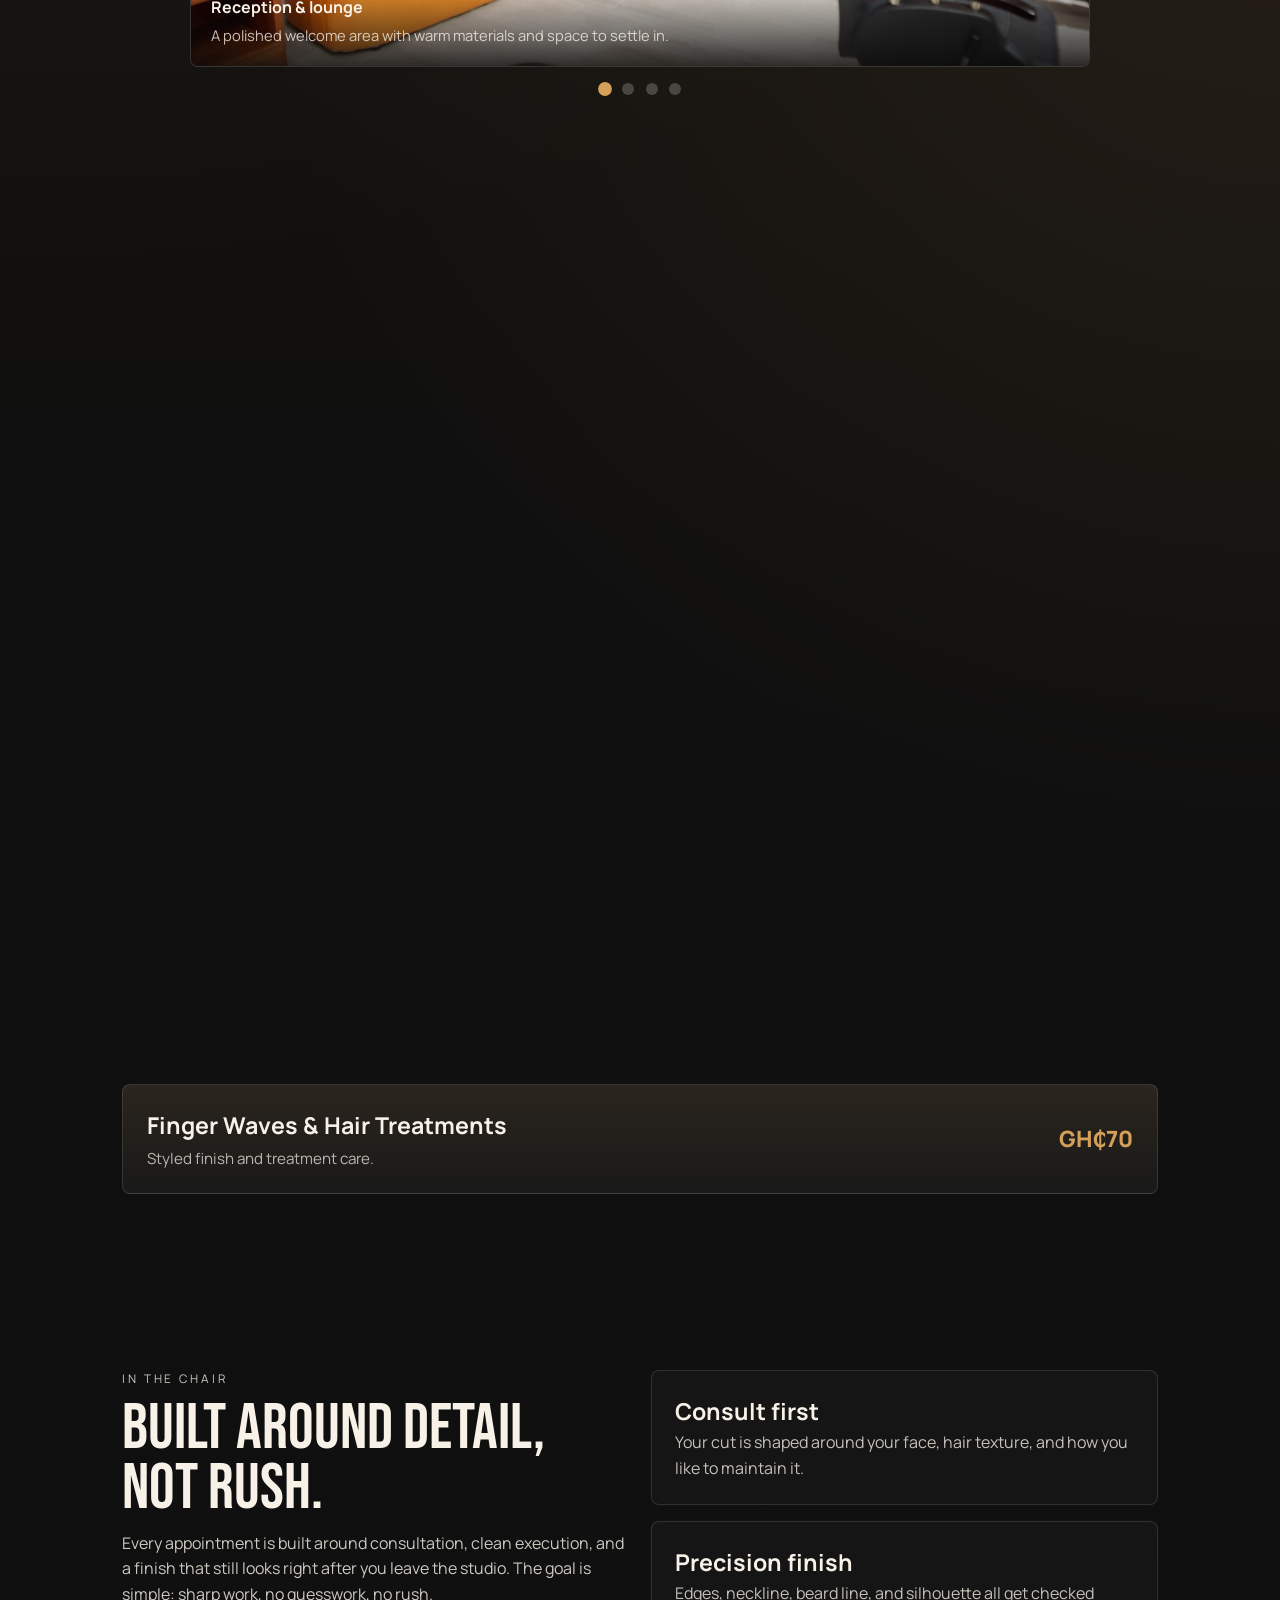
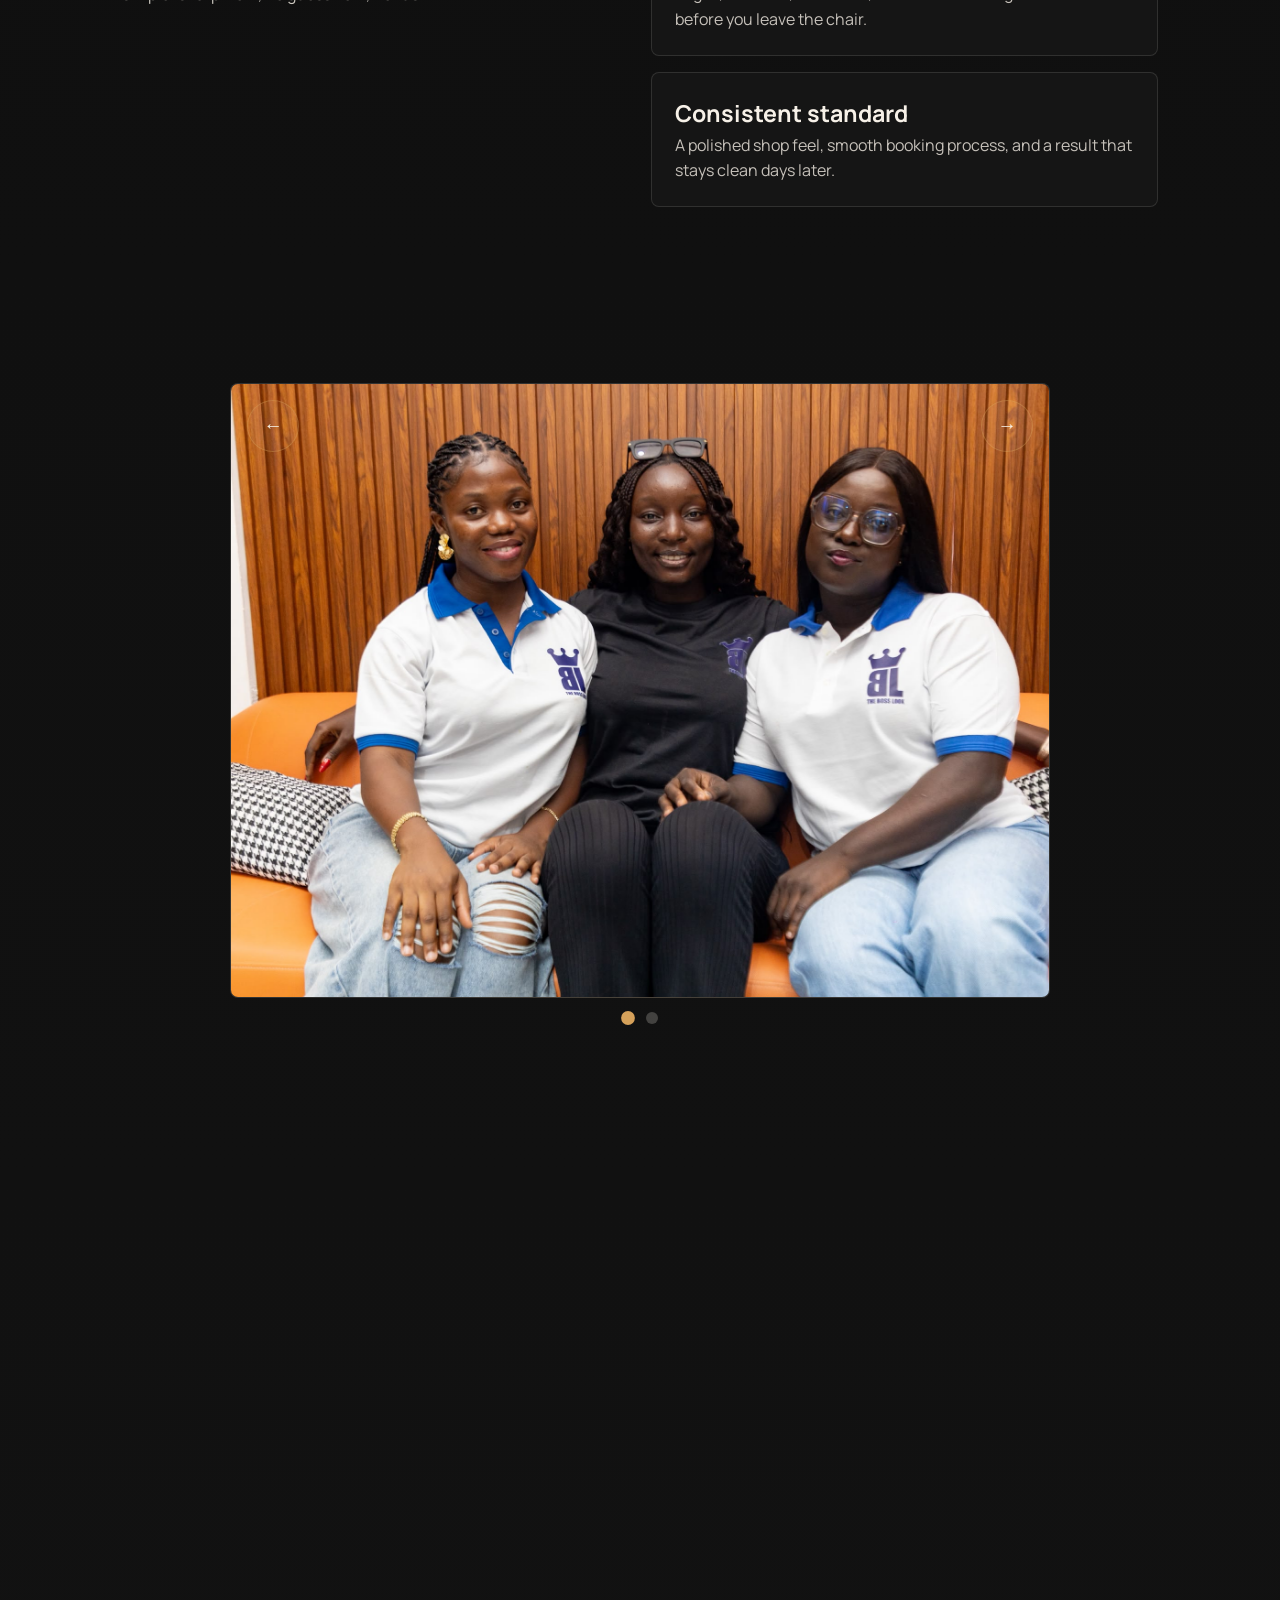
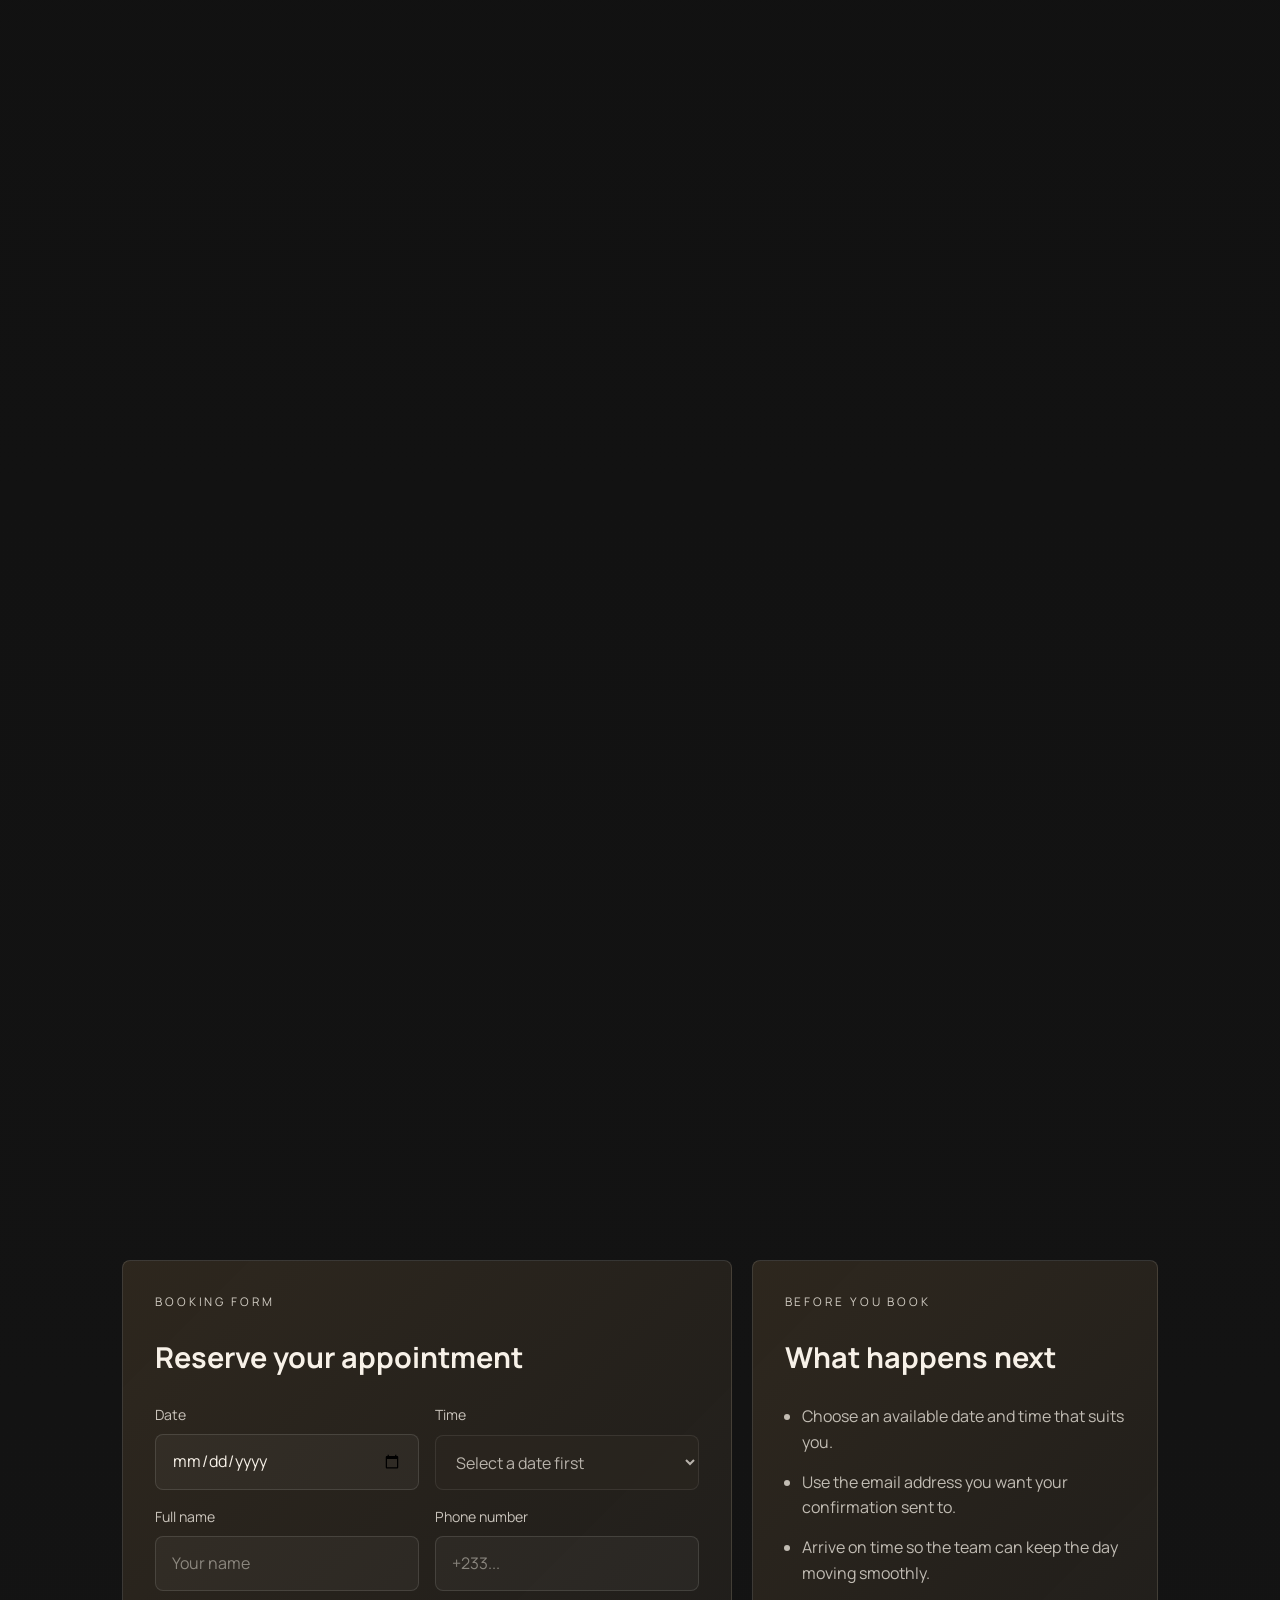
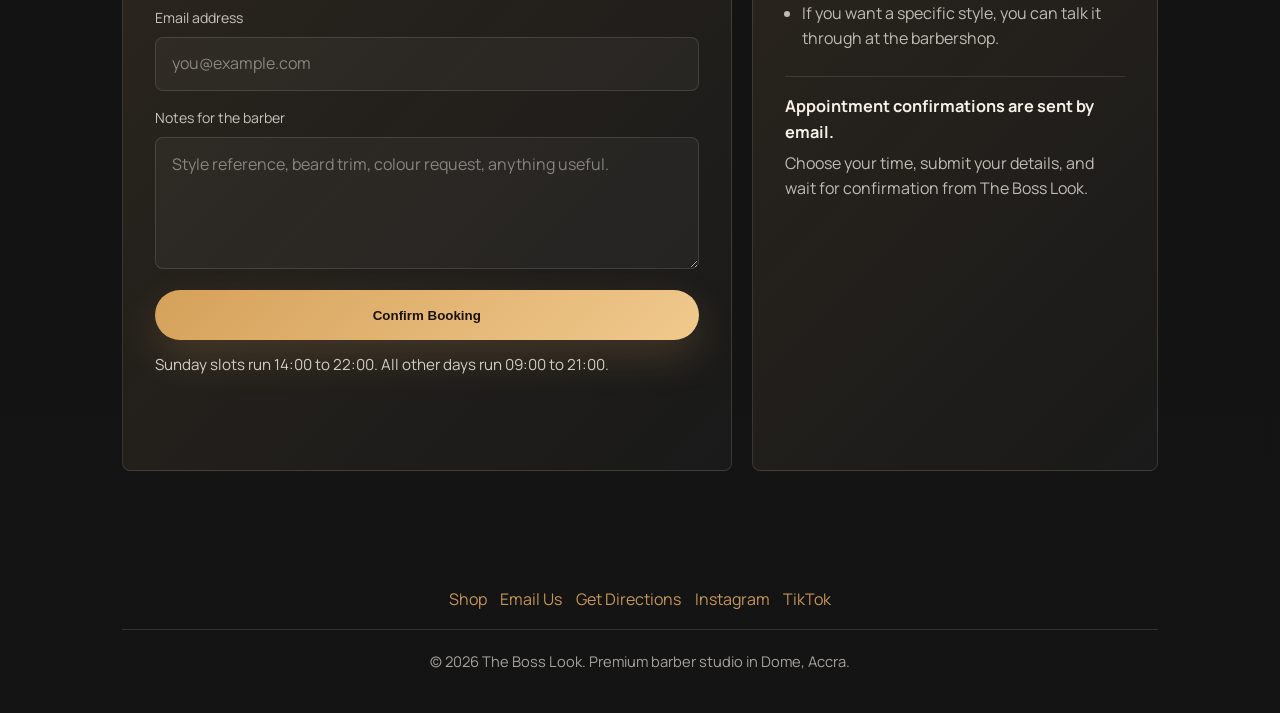
==== commit b59c18fb: "Add shop page and refresh opening details" ====
--- a/index.html
+++ b/index.html
@@ -59,6 +59,7 @@
 
     <nav class="nav-links" id="primary-nav" aria-label="Primary navigation">
       <a href="#services">Services</a>
+      <a href="shop.html">Shop</a>
       <a href="#experience">Experience</a>
       <a href="#gallery">Gallery</a>
       <a href="#hours">Hours</a>
@@ -77,7 +78,7 @@
 
           <div class="hero-actions">
             <a href="#book" class="btn btn-solid">Book Your Cut</a>
-            <a href="https://maps.app.goo.gl/puZKeNuygxV74L3M6?g_st=iw" class="btn btn-ghost" target="_blank" rel="noreferrer">Get Directions</a>
+            <a href="https://maps.app.goo.gl/9d3j5H4pMuAw9FUg9?g_st=iw" class="btn btn-ghost" target="_blank" rel="noreferrer">Get Directions</a>
           </div>
 
           <div class="hero-stats" aria-label="Shop highlights">
@@ -289,12 +290,12 @@
       <div class="schedule-grid">
         <div class="hours-card">
           <p class="card-kicker">Open daily</p>
-          <div><span>Mon</span><strong>10:00 - 21:00</strong></div>
-          <div><span>Tue</span><strong>10:00 - 21:00</strong></div>
-          <div><span>Wed</span><strong>10:00 - 21:00</strong></div>
-          <div><span>Thu</span><strong>10:00 - 21:00</strong></div>
-          <div><span>Fri</span><strong>10:00 - 21:00</strong></div>
-          <div><span>Sat</span><strong>10:00 - 21:00</strong></div>
+          <div><span>Mon</span><strong>09:00 - 21:00</strong></div>
+          <div><span>Tue</span><strong>09:00 - 21:00</strong></div>
+          <div><span>Wed</span><strong>09:00 - 21:00</strong></div>
+          <div><span>Thu</span><strong>09:00 - 21:00</strong></div>
+          <div><span>Fri</span><strong>09:00 - 21:00</strong></div>
+          <div><span>Sat</span><strong>09:00 - 21:00</strong></div>
           <div><span>Sun</span><strong>14:00 - 22:00</strong></div>
         </div>
 
@@ -309,7 +310,7 @@
 
           <div class="contact-actions">
             <a class="btn btn-solid" href="mailto:thebosslookbarbers@gmail.com">Email Us</a>
-            <a class="btn btn-ghost" href="https://maps.app.goo.gl/puZKeNuygxV74L3M6?g_st=iw" target="_blank" rel="noreferrer">Get Directions</a>
+            <a class="btn btn-ghost" href="https://maps.app.goo.gl/9d3j5H4pMuAw9FUg9?g_st=iw" target="_blank" rel="noreferrer">Get Directions</a>
             <a class="btn btn-ghost" href="https://www.instagram.com/the_boss_look/" target="_blank" rel="noreferrer">Instagram</a>
             <a class="btn btn-ghost" href="https://www.tiktok.com/@the_boss_look" target="_blank" rel="noreferrer">TikTok</a>
           </div>
@@ -321,7 +322,7 @@
       <div class="opening-grid">
         <div class="opening-copy">
           <p class="eyebrow">Grand opening</p>
-          <h2>Saturday, July 4, 2026 at 12:00 PM</h2>
+          <h2>Saturday, July 11, 2026 at 12:00 PM</h2>
           <p>
             Join us for the official grand opening of The Boss Look. Come through, meet the team,
             see the studio, and book your first cut.
@@ -340,14 +341,11 @@
 
           <div class="section-actions">
             <a href="#book" class="btn btn-solid">Book Appointment</a>
-            <a href="https://maps.app.goo.gl/puZKeNuygxV74L3M6?g_st=iw" class="btn btn-ghost" target="_blank" rel="noreferrer">Get Directions</a>
+            <a href="https://maps.app.goo.gl/9d3j5H4pMuAw9FUg9?g_st=iw" class="btn btn-ghost" target="_blank" rel="noreferrer">Get Directions</a>
             <a href="mailto:thebosslookbarbers@gmail.com" class="btn btn-ghost">Email Us</a>
           </div>
         </div>
 
-        <figure class="opening-poster">
-          <img src="images/grand-opening.jpeg" alt="The Boss Look grand opening poster for Saturday, July 4, 2026" loading="lazy" />
-        </figure>
       </div>
     </section>
 
@@ -404,7 +402,7 @@
 
             <div class="booking-submit-row">
               <button class="btn btn-solid booking-submit" id="booking-submit" type="submit">Confirm Booking</button>
-              <p class="booking-helper">Sunday slots run 14:00 to 22:00. All other days run 10:00 to 21:00.</p>
+              <p class="booking-helper">Sunday slots run 14:00 to 22:00. All other days run 09:00 to 21:00.</p>
             </div>
 
             <p class="booking-feedback" id="booking-feedback" aria-live="polite"></p>
@@ -435,8 +433,9 @@
 
   <footer class="footer">
     <div class="footer-links">
+      <a href="shop.html">Shop</a>
       <a href="mailto:thebosslookbarbers@gmail.com">Email Us</a>
-      <a href="https://maps.app.goo.gl/puZKeNuygxV74L3M6?g_st=iw" target="_blank" rel="noreferrer">Get Directions</a>
+      <a href="https://maps.app.goo.gl/9d3j5H4pMuAw9FUg9?g_st=iw" target="_blank" rel="noreferrer">Get Directions</a>
       <a href="https://www.instagram.com/the_boss_look/" target="_blank" rel="noreferrer">Instagram</a>
       <a href="https://www.tiktok.com/@the_boss_look" target="_blank" rel="noreferrer">TikTok</a>
     </div>
@@ -587,7 +586,7 @@
 
     const revealTargets = Array.from(
       document.querySelectorAll(
-        ".section-heading, .gallery-carousel, .price-item, .experience-copy, .experience-list article, .team-media-carousel, .hours-card, .contact-card, .opening-copy, .opening-poster, .booking-card"
+        ".section-heading, .gallery-carousel, .price-item, .experience-copy, .experience-list article, .team-media-carousel, .hours-card, .contact-card, .opening-copy, .booking-card"
       )
     );
 
--- a/styles.css
+++ b/styles.css
@@ -37,6 +37,13 @@
   line-height: 1.6;
 }
 
+.subpage-body {
+  background:
+    radial-gradient(circle at top left, rgba(213, 161, 90, 0.12), transparent 24%),
+    radial-gradient(circle at right 18%, rgba(213, 161, 90, 0.08), transparent 18%),
+    linear-gradient(180deg, #15110d 0%, #101010 42%, #141414 100%);
+}
+
 img {
   display: block;
   max-width: 100%;
@@ -228,6 +235,11 @@
   margin: 0 auto;
 }
 
+.subpage-main {
+  min-height: 100vh;
+  padding-top: 7.6rem;
+}
+
 .hero-grid {
   display: block;
   min-height: calc(92vh - 13rem);
@@ -237,6 +249,45 @@
   max-width: 700px;
   animation: hero-entrance 820ms cubic-bezier(0.2, 0.8, 0.2, 1) both;
   transition: transform 260ms ease-out;
+}
+
+.subpage-hero {
+  padding-top: 2rem;
+  padding-bottom: 2.5rem;
+}
+
+.subpage-hero-copy {
+  max-width: 760px;
+}
+
+.subpage-hero-copy h1 {
+  font-family: "Bebas Neue", sans-serif;
+  font-size: clamp(3.4rem, 7vw, 5.9rem);
+  font-weight: 400;
+  line-height: 0.94;
+  margin: 0.9rem 0 1.2rem;
+}
+
+.shop-page-section {
+  padding-top: 1rem;
+}
+
+.shop-category + .shop-category {
+  margin-top: 3rem;
+}
+
+.shop-category-head {
+  max-width: 40rem;
+  margin-bottom: 1.25rem;
+}
+
+.shop-category-head h3 {
+  font-size: 1.9rem;
+  margin: 0.35rem 0 0.5rem;
+}
+
+.shop-category-head p:last-child {
+  color: rgba(247, 241, 232, 0.74);
 }
 
 .hero h1,
@@ -408,8 +459,7 @@
 }
 
 .gallery-viewport,
-.team-media-frame,
-.opening-poster {
+.team-media-frame {
   overflow: hidden;
   border: 1px solid var(--line);
   border-radius: var(--radius);
@@ -515,7 +565,7 @@
 }
 
 .opening-grid {
-  grid-template-columns: minmax(0, 1.05fr) minmax(0, 0.95fr);
+  grid-template-columns: minmax(0, 1fr);
   align-items: center;
 }
 
@@ -609,17 +659,6 @@
   color: rgba(247, 241, 232, 0.72);
 }
 
-.opening-poster {
-  max-width: 320px;
-  justify-self: end;
-}
-
-.opening-poster img {
-  width: 100%;
-  height: 100%;
-  object-fit: contain;
-}
-
 .section-actions,
 .contact-actions,
 .footer-links {
@@ -645,6 +684,297 @@
 .price-list {
   display: grid;
   gap: 1rem;
+}
+
+.shop-highlights {
+  display: grid;
+  grid-template-columns: repeat(3, minmax(0, 1fr));
+  gap: 1rem;
+  margin-bottom: 1.6rem;
+}
+
+.shop-highlight-card,
+.shop-card {
+  background:
+    linear-gradient(180deg, rgba(213, 161, 90, 0.11), rgba(255, 255, 255, 0.02)),
+    var(--panel-strong);
+  border: 1px solid var(--line);
+  border-radius: var(--radius);
+}
+
+.shop-highlight-card {
+  display: grid;
+  gap: 0.45rem;
+  padding: 1.25rem 1.35rem;
+}
+
+.shop-highlight-card strong {
+  font-size: 1rem;
+}
+
+.shop-highlight-card span {
+  color: rgba(247, 241, 232, 0.72);
+  font-size: 0.95rem;
+}
+
+.shop-carousel {
+  display: grid;
+  gap: 0.95rem;
+}
+
+.shop-carousel-shell {
+  display: grid;
+  grid-template-columns: 52px minmax(0, 1fr) 52px;
+  align-items: center;
+  gap: 1rem;
+  min-width: 0;
+}
+
+.shop-carousel-button {
+  width: 52px;
+  height: 52px;
+  border: 1px solid rgba(213, 161, 90, 0.34);
+  border-radius: 999px;
+  background: rgba(255, 255, 255, 0.04);
+  color: var(--text);
+  font-size: 1.2rem;
+  cursor: pointer;
+  transition: transform 180ms ease, border-color 180ms ease, background 180ms ease, opacity 180ms ease;
+}
+
+.shop-carousel-button:hover,
+.shop-carousel-button:focus-visible {
+  transform: translateY(-1px);
+  border-color: var(--accent);
+  background: rgba(213, 161, 90, 0.14);
+}
+
+.shop-carousel-button:disabled {
+  opacity: 0.35;
+  cursor: default;
+  transform: none;
+}
+
+.shop-carousel-viewport {
+  min-width: 0;
+  overflow-x: auto;
+  padding: 0.2rem 0 0.8rem;
+  scroll-snap-type: x mandatory;
+  scrollbar-width: none;
+}
+
+.shop-carousel-viewport::-webkit-scrollbar {
+  display: none;
+}
+
+.shop-carousel-track {
+  display: flex;
+  align-items: stretch;
+  gap: 1rem;
+  width: max-content;
+}
+
+.shop-carousel-track .shop-card {
+  flex: 0 0 auto;
+  width: clamp(270px, 28vw, 330px);
+  min-height: 35rem;
+  scroll-snap-align: start;
+}
+
+.shop-carousel-track-apparel .shop-card {
+  width: clamp(320px, 40vw, 470px);
+  min-height: 43.5rem;
+}
+
+.shop-card {
+  display: flex;
+  flex-direction: column;
+  align-self: stretch;
+  overflow: hidden;
+  height: 100%;
+  transition:
+    transform 180ms ease,
+    border-color 180ms ease,
+    background 180ms ease,
+    box-shadow 180ms ease;
+}
+
+.shop-highlight-card {
+  transition:
+    transform 180ms ease,
+    border-color 180ms ease,
+    background 180ms ease,
+    box-shadow 180ms ease;
+}
+
+.shop-card-media {
+  height: 16.5rem;
+  background: linear-gradient(180deg, rgba(245, 236, 224, 0.96), rgba(223, 196, 158, 0.82));
+  overflow: hidden;
+}
+
+.shop-card-media img {
+  width: 100%;
+  height: 100%;
+  object-fit: cover;
+  object-position: center;
+  transition: transform 420ms ease;
+}
+
+.shop-card-body {
+  display: flex;
+  flex: 1 1 auto;
+  flex-direction: column;
+  gap: 0.7rem;
+  padding: 1.2rem 1.2rem 1.35rem;
+}
+
+.shop-card-tags {
+  display: flex;
+  flex-wrap: wrap;
+  gap: 0.55rem;
+}
+
+.shop-tag {
+  display: inline-flex;
+  align-items: center;
+  justify-content: center;
+  min-height: 30px;
+  padding: 0.3rem 0.7rem;
+  border-radius: 999px;
+  border: 1px solid rgba(213, 161, 90, 0.24);
+  background: rgba(213, 161, 90, 0.12);
+  color: var(--accent);
+  font-size: 0.78rem;
+  font-weight: 700;
+  letter-spacing: 0.04rem;
+  text-transform: uppercase;
+}
+
+.shop-tag-muted {
+  border-color: var(--line);
+  background: rgba(255, 255, 255, 0.03);
+  color: rgba(247, 241, 232, 0.68);
+}
+
+.shop-card h3 {
+  font-size: 1.32rem;
+  line-height: 1.1;
+}
+
+.shop-card p {
+  margin: 0;
+  color: rgba(247, 241, 232, 0.74);
+  font-size: 0.95rem;
+}
+
+.shop-price {
+  margin-top: auto;
+  color: var(--accent);
+  font-size: 1rem;
+  font-weight: 800;
+}
+
+.shop-card:hover .shop-card-media img {
+  transform: scale(1.03);
+}
+
+.apparel-card {
+  overflow: hidden;
+}
+
+.apparel-pair {
+  display: grid;
+  grid-template-columns: repeat(2, minmax(0, 1fr));
+  gap: 1rem;
+  min-height: 22.5rem;
+  padding: 1rem 1rem 0;
+}
+
+.apparel-single {
+  display: block;
+  min-height: 22.5rem;
+  padding: 1rem 1rem 0;
+}
+
+.apparel-card .shop-card-body {
+  padding-top: 1rem;
+}
+
+.apparel-image-frame {
+  display: grid;
+  height: 100%;
+  place-items: center;
+  padding: 1rem;
+  background:
+    radial-gradient(circle at top, rgba(255, 255, 255, 0.92), rgba(243, 232, 214, 0.96) 72%),
+    #f5efe6;
+  overflow: hidden;
+}
+
+.apparel-image-frame img {
+  width: 100%;
+  height: 100%;
+  object-fit: contain;
+  transition: transform 420ms ease;
+}
+
+.apparel-card:hover .apparel-image-frame img {
+  transform: scale(1.02);
+}
+
+.hair-card {
+  overflow: hidden;
+}
+
+.hair-single {
+  display: block;
+  min-height: 22.5rem;
+  padding: 1rem 1rem 0;
+}
+
+.hair-image-frame {
+  display: grid;
+  height: 100%;
+  place-items: center;
+  padding: 1.15rem;
+  background:
+    radial-gradient(circle at top, rgba(255, 255, 255, 0.95), rgba(244, 233, 215, 0.94) 68%, rgba(224, 194, 149, 0.82)),
+    linear-gradient(180deg, rgba(255, 255, 255, 0.04), rgba(255, 255, 255, 0));
+  overflow: hidden;
+}
+
+.hair-image-frame img {
+  width: auto;
+  height: auto;
+  max-width: 100%;
+  max-height: 18.5rem;
+  object-fit: contain;
+  filter: drop-shadow(0 18px 30px rgba(12, 10, 8, 0.2));
+  transition: transform 420ms ease;
+}
+
+.hair-image-frame-plain {
+  padding: 0.6rem;
+  background:
+    linear-gradient(180deg, rgba(255, 255, 255, 0.88), rgba(245, 239, 231, 0.96)),
+    #f7f2ea;
+}
+
+.hair-image-frame-plain img {
+  filter: none;
+}
+
+.hair-card:hover .hair-image-frame img {
+  transform: translateY(-4px) scale(1.02);
+}
+
+.hair-card h3 {
+  min-height: 2.3em;
+}
+
+.hair-card p {
+  min-height: 4.2em;
 }
 
 .price-item {
@@ -991,12 +1321,13 @@
 
 @media (hover: hover) {
   .price-item:hover,
+  .shop-highlight-card:hover,
+  .shop-card:hover,
   .experience-list article:hover,
   .hours-card:hover,
   .contact-card:hover,
   .booking-card:hover,
   .team-media-frame:hover,
-  .opening-poster:hover,
   .gallery-viewport:hover {
     transform: translateY(-4px);
     border-color: rgba(213, 161, 90, 0.28);
@@ -1014,6 +1345,7 @@
   .navbar,
   .navbar.scrolled,
   .hero,
+  .subpage-main,
   .section,
   .footer {
     padding-left: 1.25rem;
@@ -1063,11 +1395,16 @@
     padding-top: 8.5rem;
   }
 
+  .subpage-main {
+    padding-top: 7.8rem;
+  }
+
   .hero-grid,
   .experience-grid,
   .team-grid,
   .opening-grid,
   .schedule-grid,
+  .shop-highlights,
   .booking-layout,
   .booking-form-grid {
     grid-template-columns: 1fr;
@@ -1077,8 +1414,22 @@
     grid-template-columns: 1fr;
   }
 
-  .opening-poster {
-    justify-self: start;
+  .shop-carousel-shell {
+    grid-template-columns: 46px minmax(0, 1fr) 46px;
+    gap: 0.75rem;
+  }
+
+  .shop-carousel-button {
+    width: 46px;
+    height: 46px;
+  }
+
+  .shop-carousel-track .shop-card {
+    width: clamp(250px, 42vw, 320px);
+  }
+
+  .shop-carousel-track-apparel .shop-card {
+    width: clamp(300px, 64vw, 420px);
   }
 
   .service-track {
@@ -1114,6 +1465,10 @@
     font-size: 3.4rem;
   }
 
+  .subpage-hero-copy h1 {
+    font-size: 3.1rem;
+  }
+
   .section h2,
   .booking h2 {
     font-size: 2.4rem;
@@ -1150,6 +1505,47 @@
   .price-item {
     flex-direction: column;
     align-items: flex-start;
+  }
+
+  .shop-carousel-shell {
+    grid-template-columns: 42px minmax(0, 1fr) 42px;
+    gap: 0.55rem;
+  }
+
+  .shop-carousel-button {
+    width: 42px;
+    height: 42px;
+    font-size: 1rem;
+  }
+
+  .shop-carousel-track .shop-card,
+  .shop-carousel-track-apparel .shop-card {
+    width: min(82vw, 320px);
+  }
+
+  .shop-carousel-track .shop-card {
+    min-height: 32rem;
+  }
+
+  .shop-carousel-track-apparel .shop-card {
+    min-height: 39rem;
+  }
+
+  .apparel-pair {
+    grid-template-columns: 1fr;
+    min-height: 30rem;
+  }
+
+  .hair-single {
+    min-height: 19rem;
+  }
+
+  .hair-image-frame img {
+    max-height: 16rem;
+  }
+
+  .shop-card-media {
+    height: 15rem;
   }
 
   .contact-actions .btn,
@@ -1179,12 +1575,14 @@
   .btn,
   .nav-btn,
   .price-item,
+  .shop-highlight-card,
+  .shop-card,
+  .shop-card-media img,
   .experience-list article,
   .hours-card,
   .contact-card,
   .booking-card,
   .team-media-frame,
-  .opening-poster,
   .gallery-viewport {
     animation: none !important;
     transition: none !important;
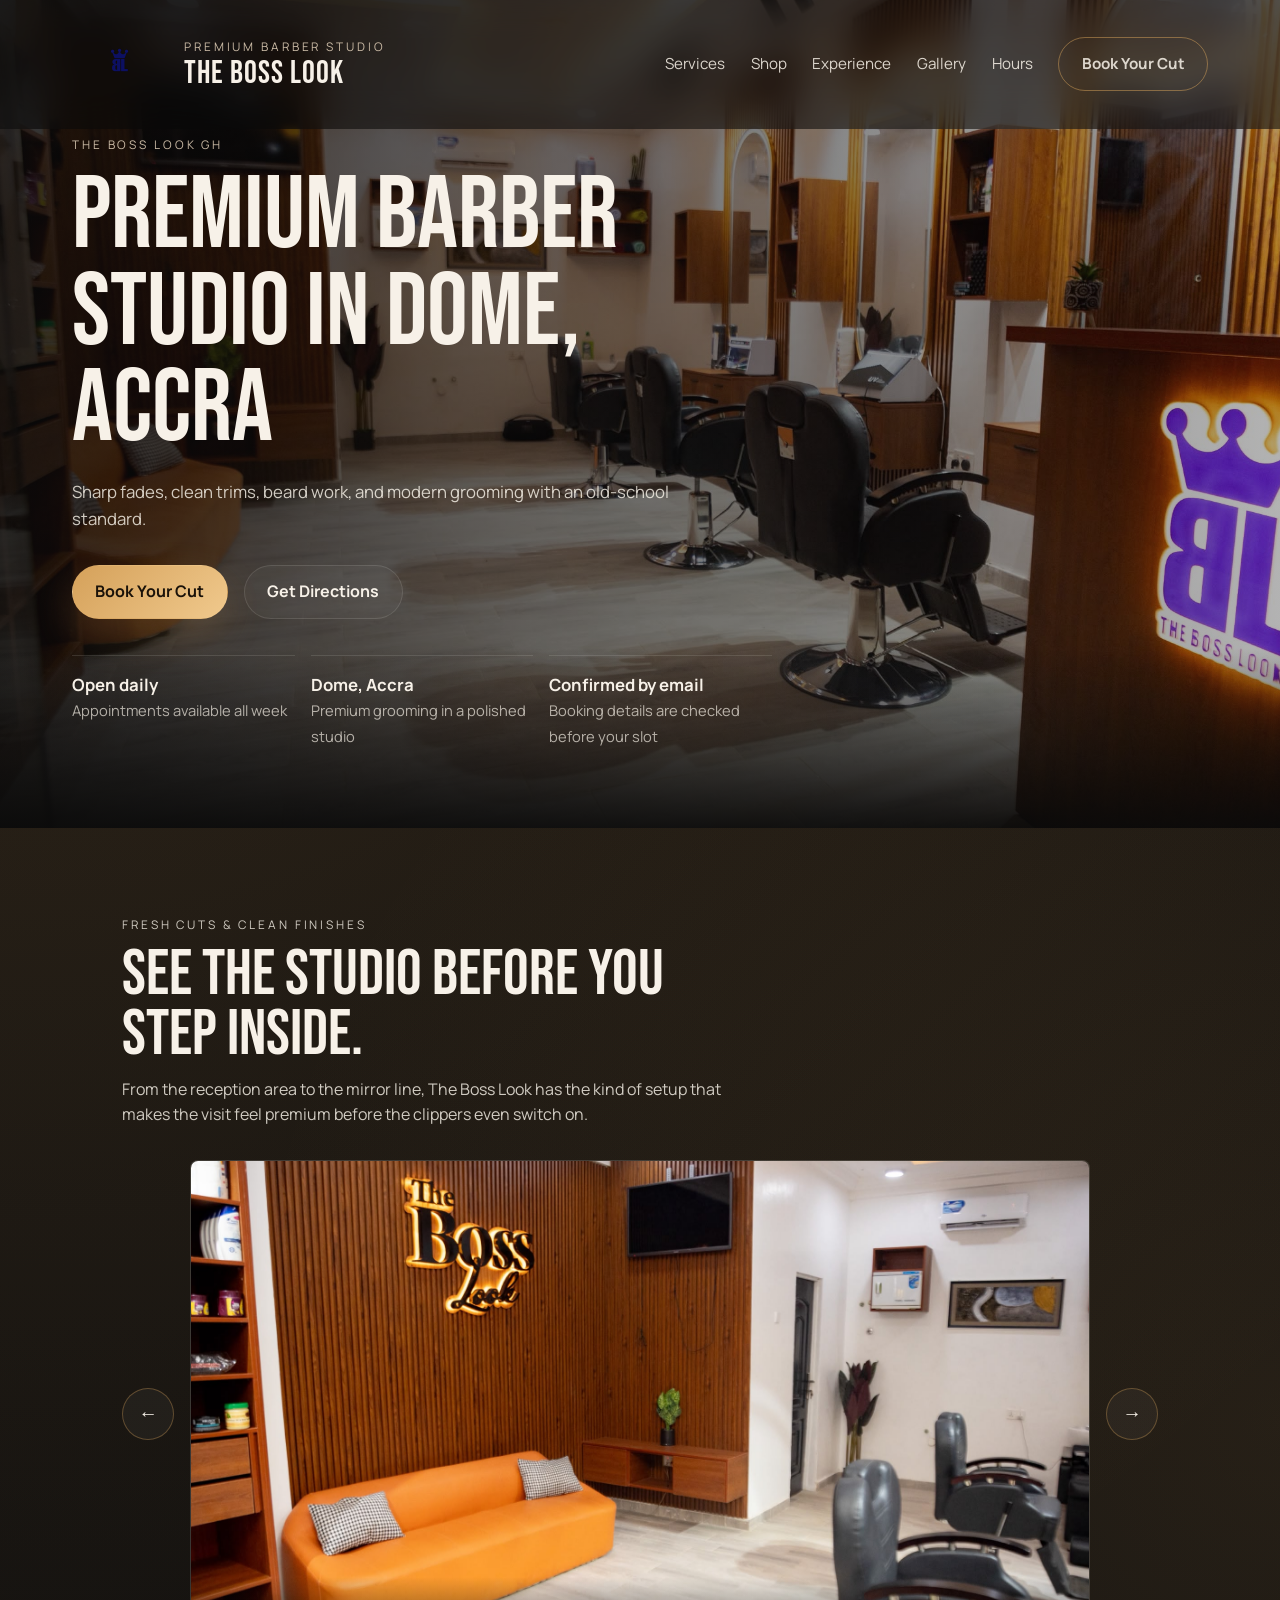
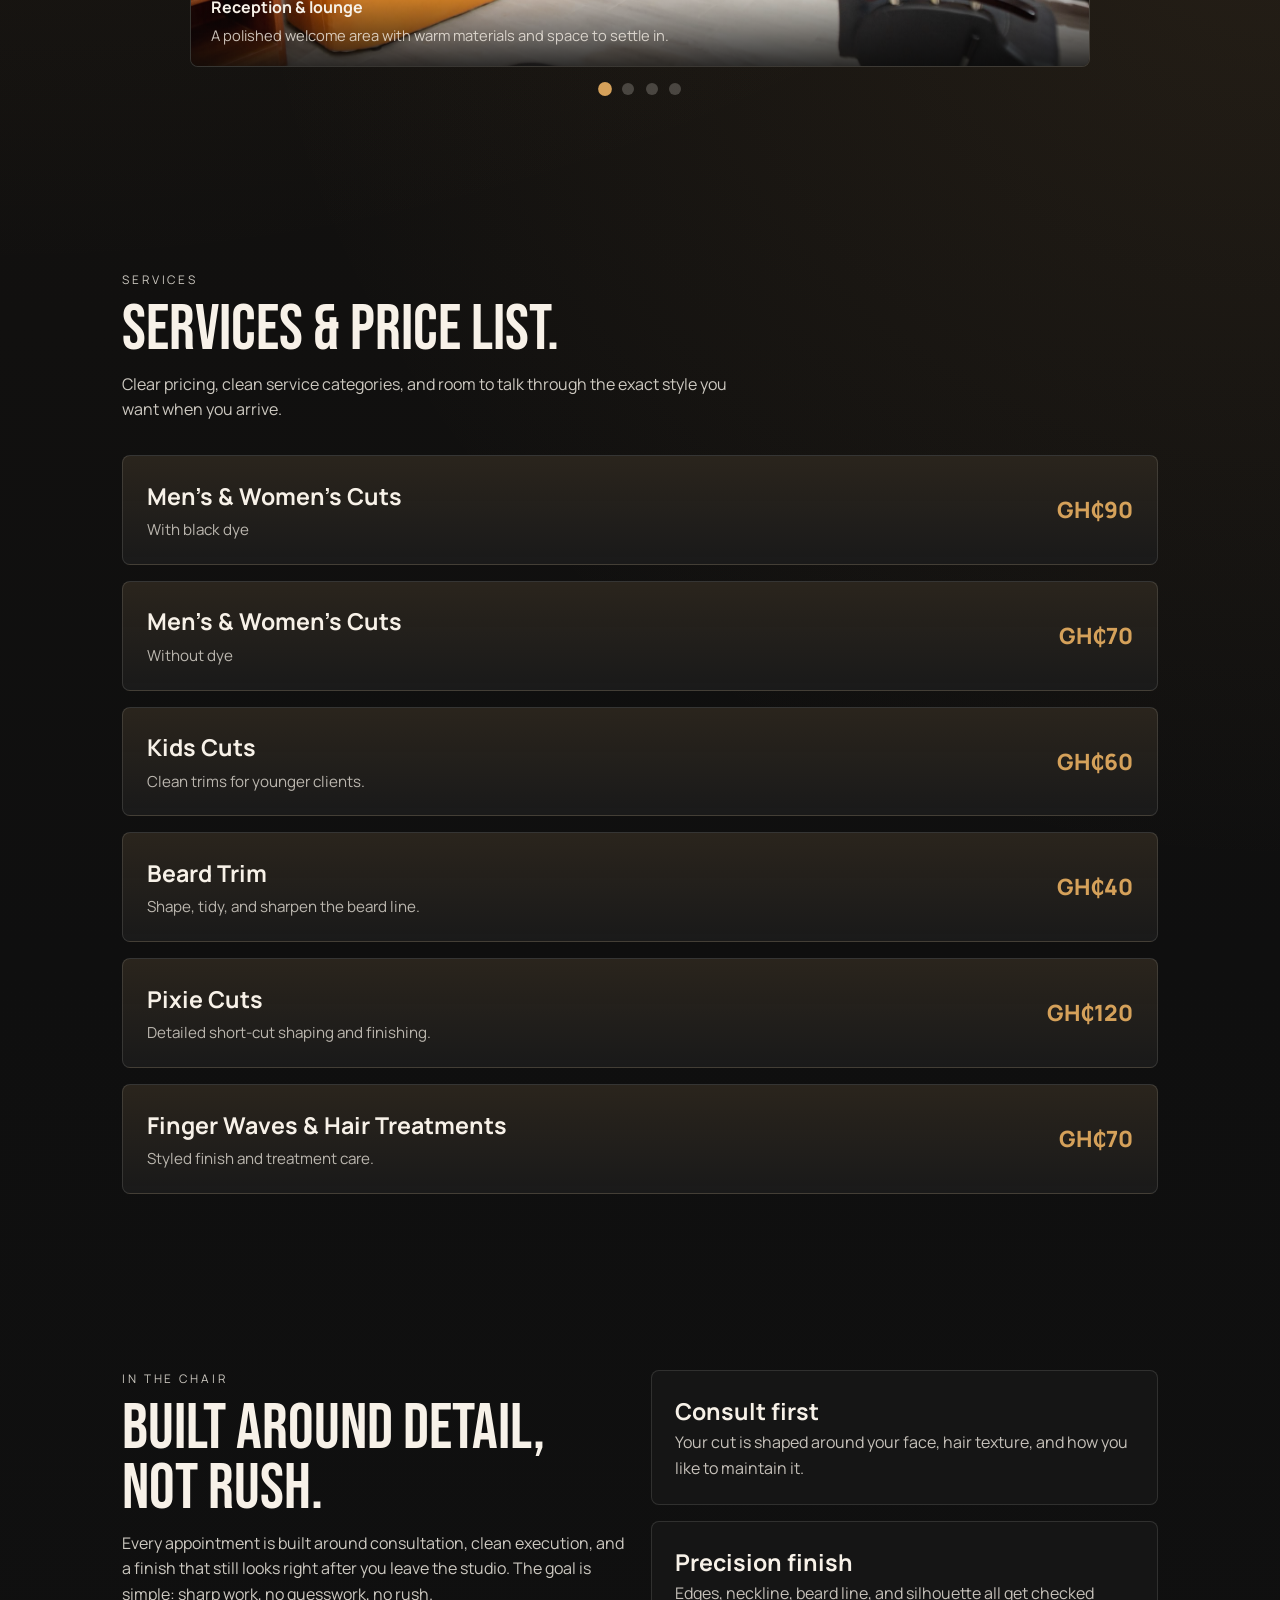
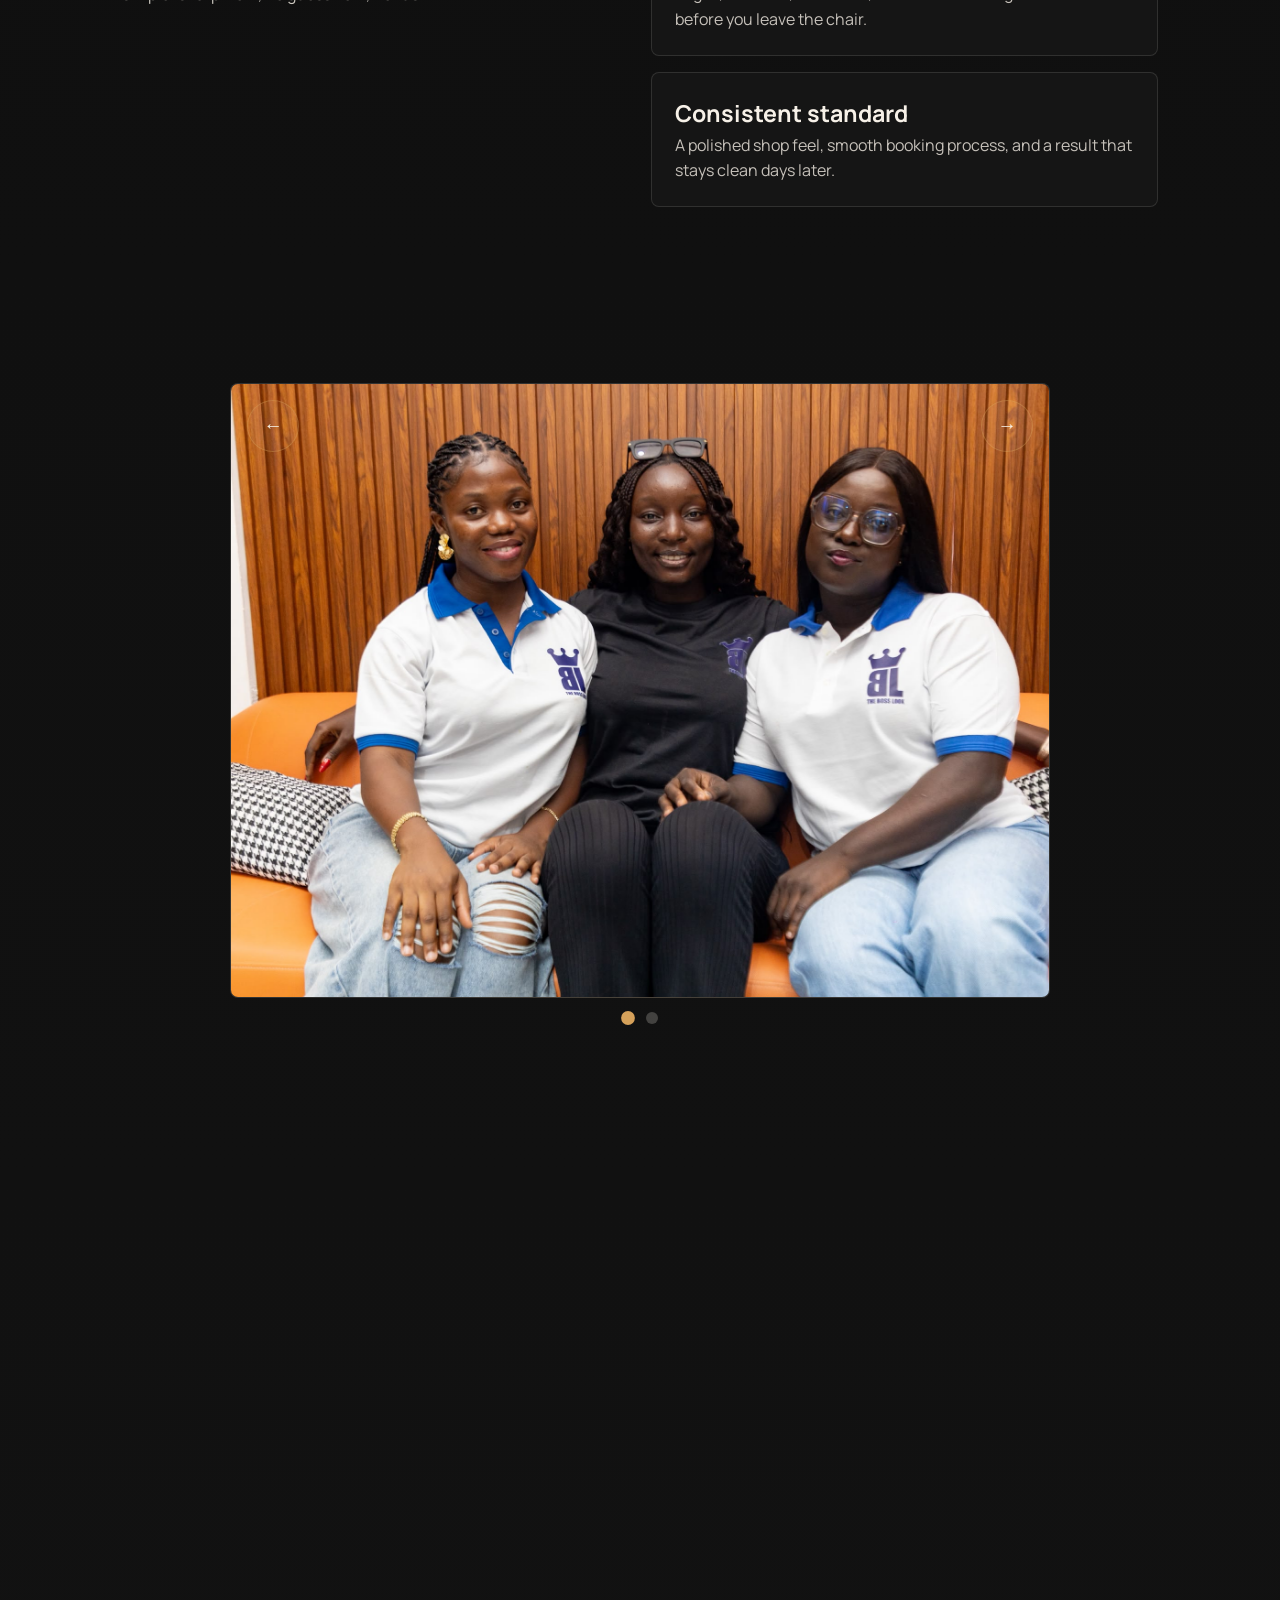
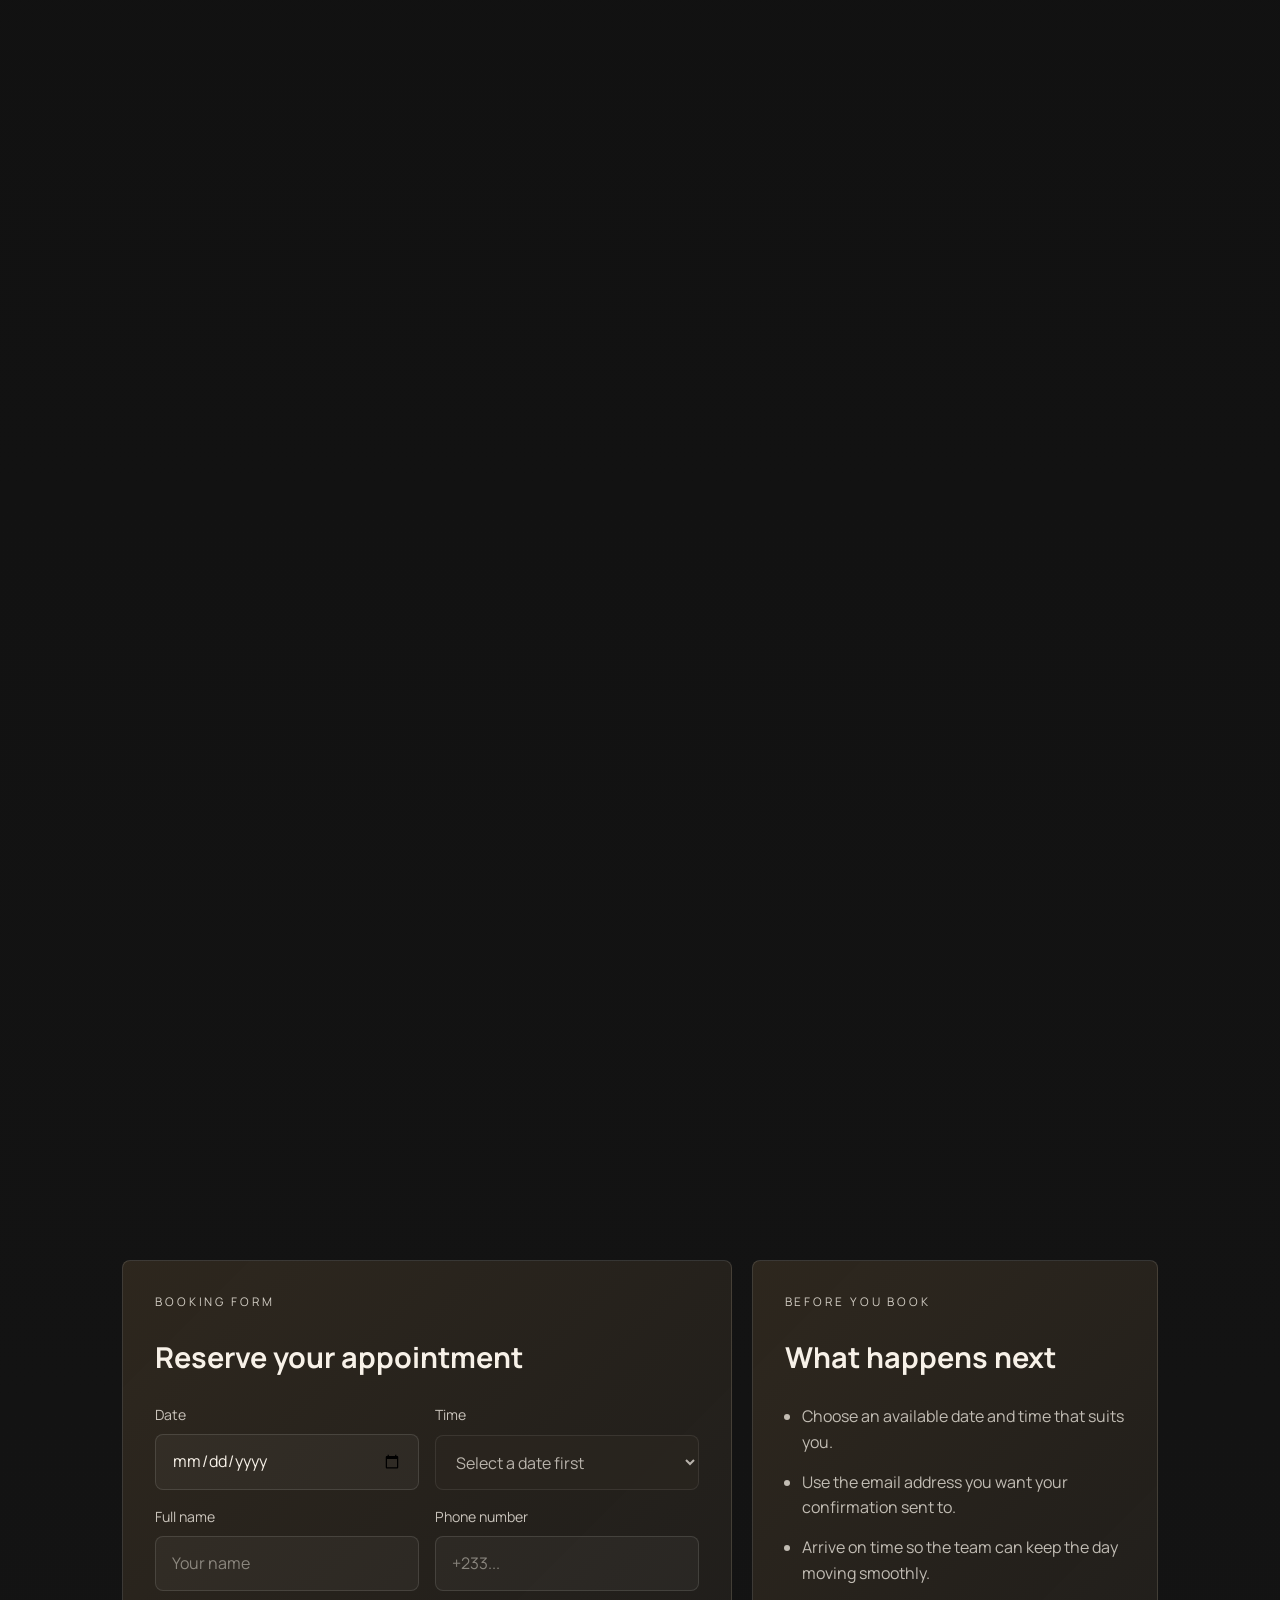
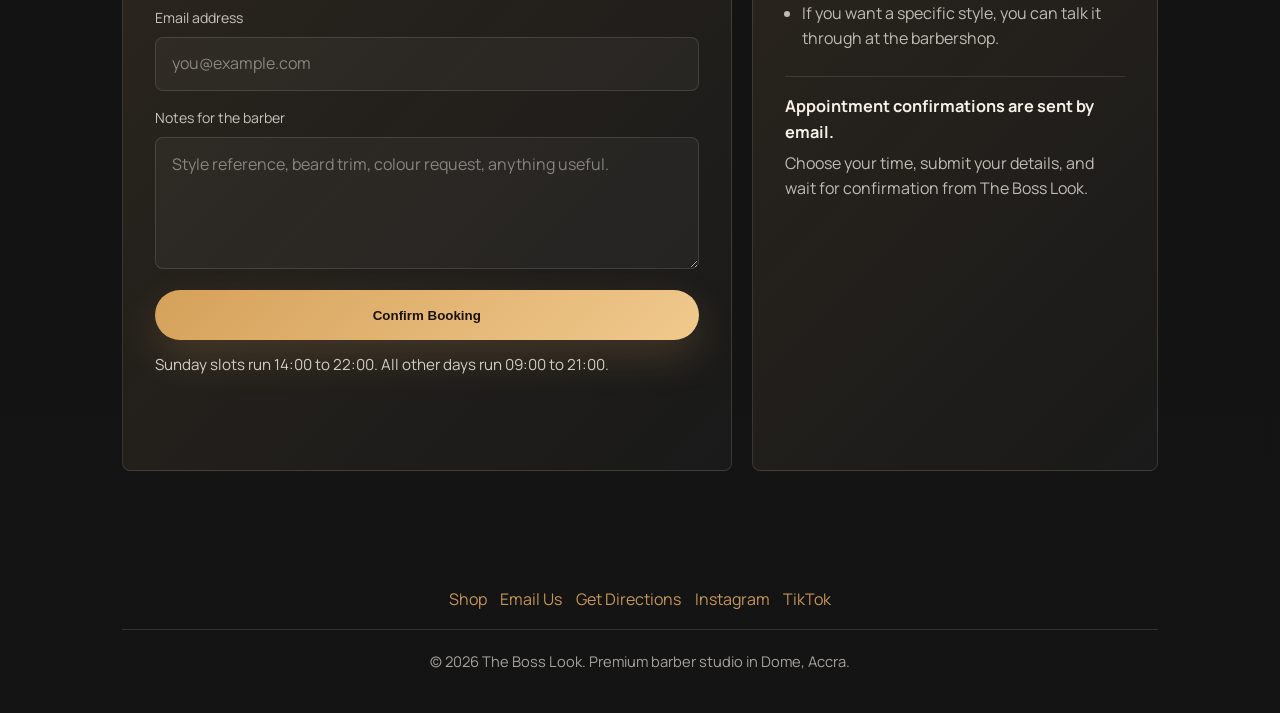
==== commit 7b6aca60: "Replace mobile nav icon with menu label" ====
--- a/index.html
+++ b/index.html
@@ -52,9 +52,7 @@
       aria-controls="primary-nav"
       aria-label="Open navigation menu"
     >
-      <span></span>
-      <span></span>
-      <span></span>
+      <span class="nav-toggle-label">Menu</span>
     </button>
 
     <nav class="nav-links" id="primary-nav" aria-label="Primary navigation">
--- a/styles.css
+++ b/styles.css
@@ -122,8 +122,9 @@
   display: none;
   align-items: center;
   justify-content: center;
-  width: 52px;
+  min-width: 88px;
   height: 52px;
+  padding: 0 1rem;
   border: 1px solid rgba(213, 161, 90, 0.34);
   border-radius: 999px;
   background: rgba(255, 255, 255, 0.04);
@@ -132,17 +133,11 @@
   transition: border-color 180ms ease, background 180ms ease, transform 180ms ease;
 }
 
-.nav-toggle span {
-  display: block;
-  width: 18px;
-  height: 2px;
-  border-radius: 999px;
-  background: currentColor;
-  transition: transform 180ms ease, opacity 180ms ease;
-}
-
-.nav-toggle span + span {
-  margin-top: 4px;
+.nav-toggle-label {
+  font-size: 0.92rem;
+  font-weight: 700;
+  letter-spacing: 0.04rem;
+  text-transform: uppercase;
 }
 
 .nav-links a {
@@ -1379,16 +1374,9 @@
     gap: 0.85rem;
   }
 
-  .navbar.menu-open .nav-toggle span:nth-child(1) {
-    transform: translateY(6px) rotate(45deg);
-  }
-
-  .navbar.menu-open .nav-toggle span:nth-child(2) {
-    opacity: 0;
-  }
-
-  .navbar.menu-open .nav-toggle span:nth-child(3) {
-    transform: translateY(-6px) rotate(-45deg);
+  .navbar.menu-open .nav-toggle {
+    border-color: rgba(213, 161, 90, 0.58);
+    background: rgba(213, 161, 90, 0.14);
   }
 
   .hero {
@@ -1508,23 +1496,38 @@
   }
 
   .shop-carousel-shell {
-    grid-template-columns: 42px minmax(0, 1fr) 42px;
-    gap: 0.55rem;
+    display: block;
   }
 
   .shop-carousel-button {
-    width: 42px;
-    height: 42px;
-    font-size: 1rem;
+    display: none;
+  }
+
+  .shop-carousel-viewport {
+    overflow: visible;
+    padding: 0;
+    scroll-snap-type: none;
+  }
+
+  .shop-carousel-track {
+    display: grid;
+    grid-template-columns: repeat(2, minmax(0, 1fr));
+    gap: 0.85rem;
+    width: 100%;
+  }
+
+  .shop-carousel-track-apparel {
+    grid-template-columns: 1fr;
   }
 
   .shop-carousel-track .shop-card,
   .shop-carousel-track-apparel .shop-card {
-    width: min(82vw, 320px);
+    width: auto;
+    min-width: 0;
   }
 
   .shop-carousel-track .shop-card {
-    min-height: 32rem;
+    min-height: 0;
   }
 
   .shop-carousel-track-apparel .shop-card {
@@ -1537,15 +1540,27 @@
   }
 
   .hair-single {
-    min-height: 19rem;
+    min-height: 17rem;
   }
 
   .hair-image-frame img {
-    max-height: 16rem;
+    max-height: 14rem;
   }
 
   .shop-card-media {
-    height: 15rem;
+    height: 11.5rem;
+  }
+
+  .shop-card-body {
+    padding: 1rem 0.95rem 1.1rem;
+  }
+
+  .shop-card h3 {
+    font-size: 1.1rem;
+  }
+
+  .shop-card p {
+    font-size: 0.88rem;
   }
 
   .contact-actions .btn,
@@ -1557,6 +1572,41 @@
   .booking-entry-top {
     flex-direction: column;
     align-items: stretch;
+  }
+}
+
+@media (min-width: 521px) and (max-width: 640px) {
+  .shop-carousel-track-apparel {
+    grid-template-columns: repeat(2, minmax(0, 1fr));
+  }
+
+  .shop-carousel-track-apparel .shop-card {
+    min-height: 0;
+  }
+
+  .apparel-pair {
+    grid-template-columns: repeat(2, minmax(0, 1fr));
+    min-height: 15.5rem;
+  }
+
+  .apparel-single {
+    min-height: 15.5rem;
+  }
+
+  .apparel-image-frame {
+    padding: 0.7rem;
+  }
+
+  .apparel-card .shop-card-body {
+    padding: 0.95rem 0.95rem 1.1rem;
+  }
+
+  .apparel-card h3 {
+    font-size: 1.06rem;
+  }
+
+  .apparel-card p {
+    font-size: 0.85rem;
   }
 }
 
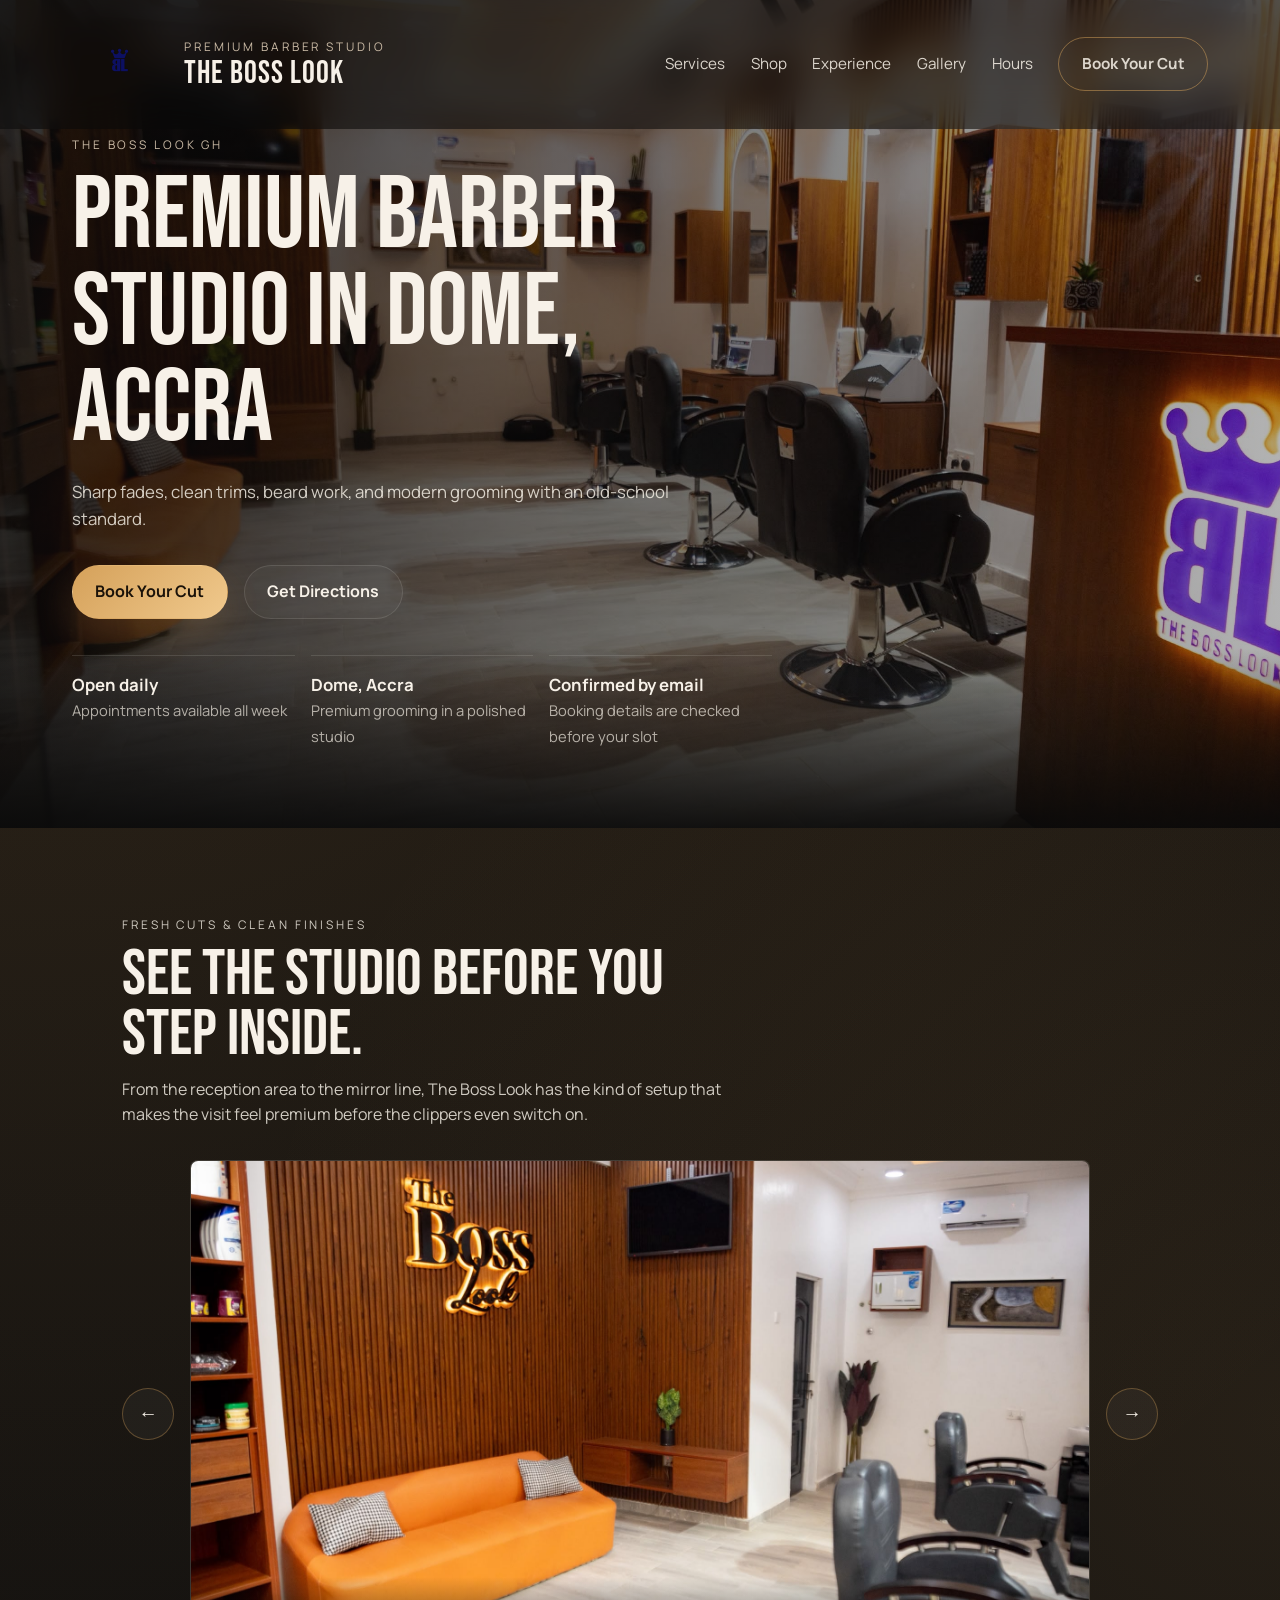
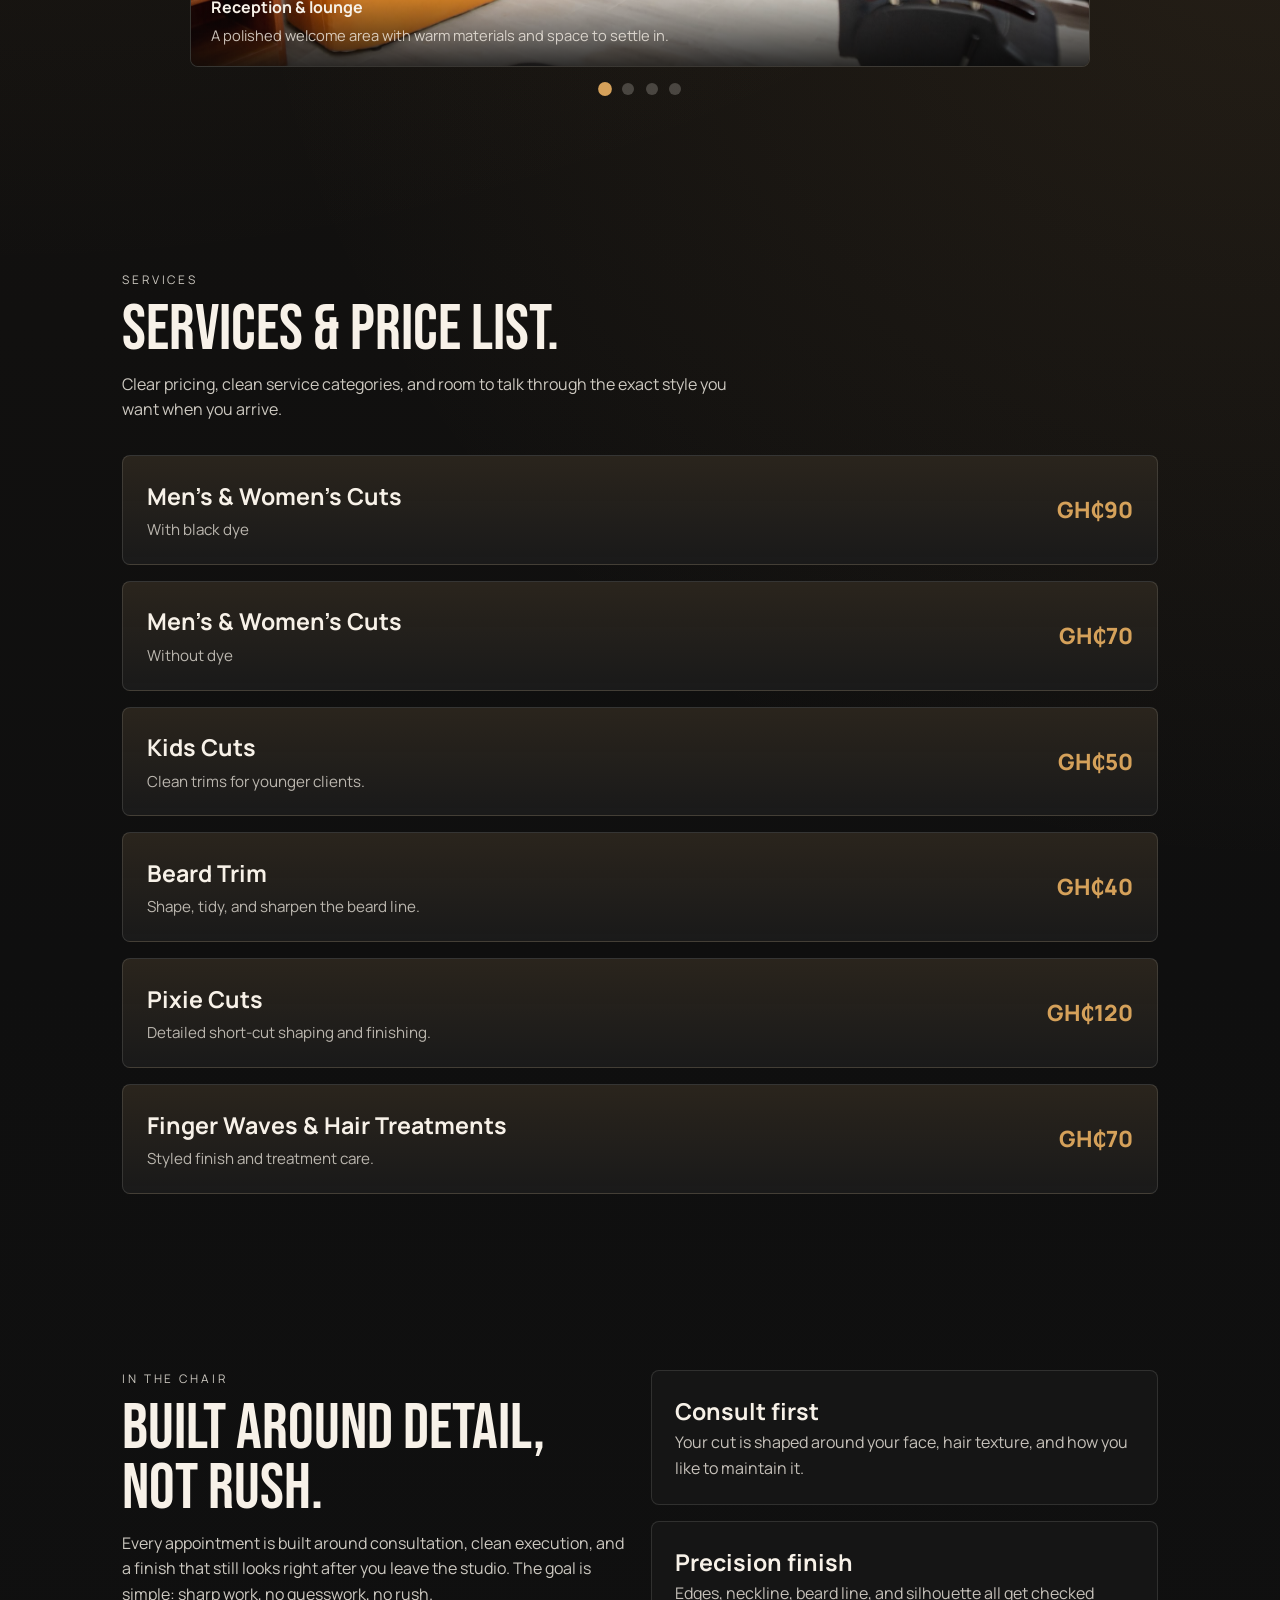
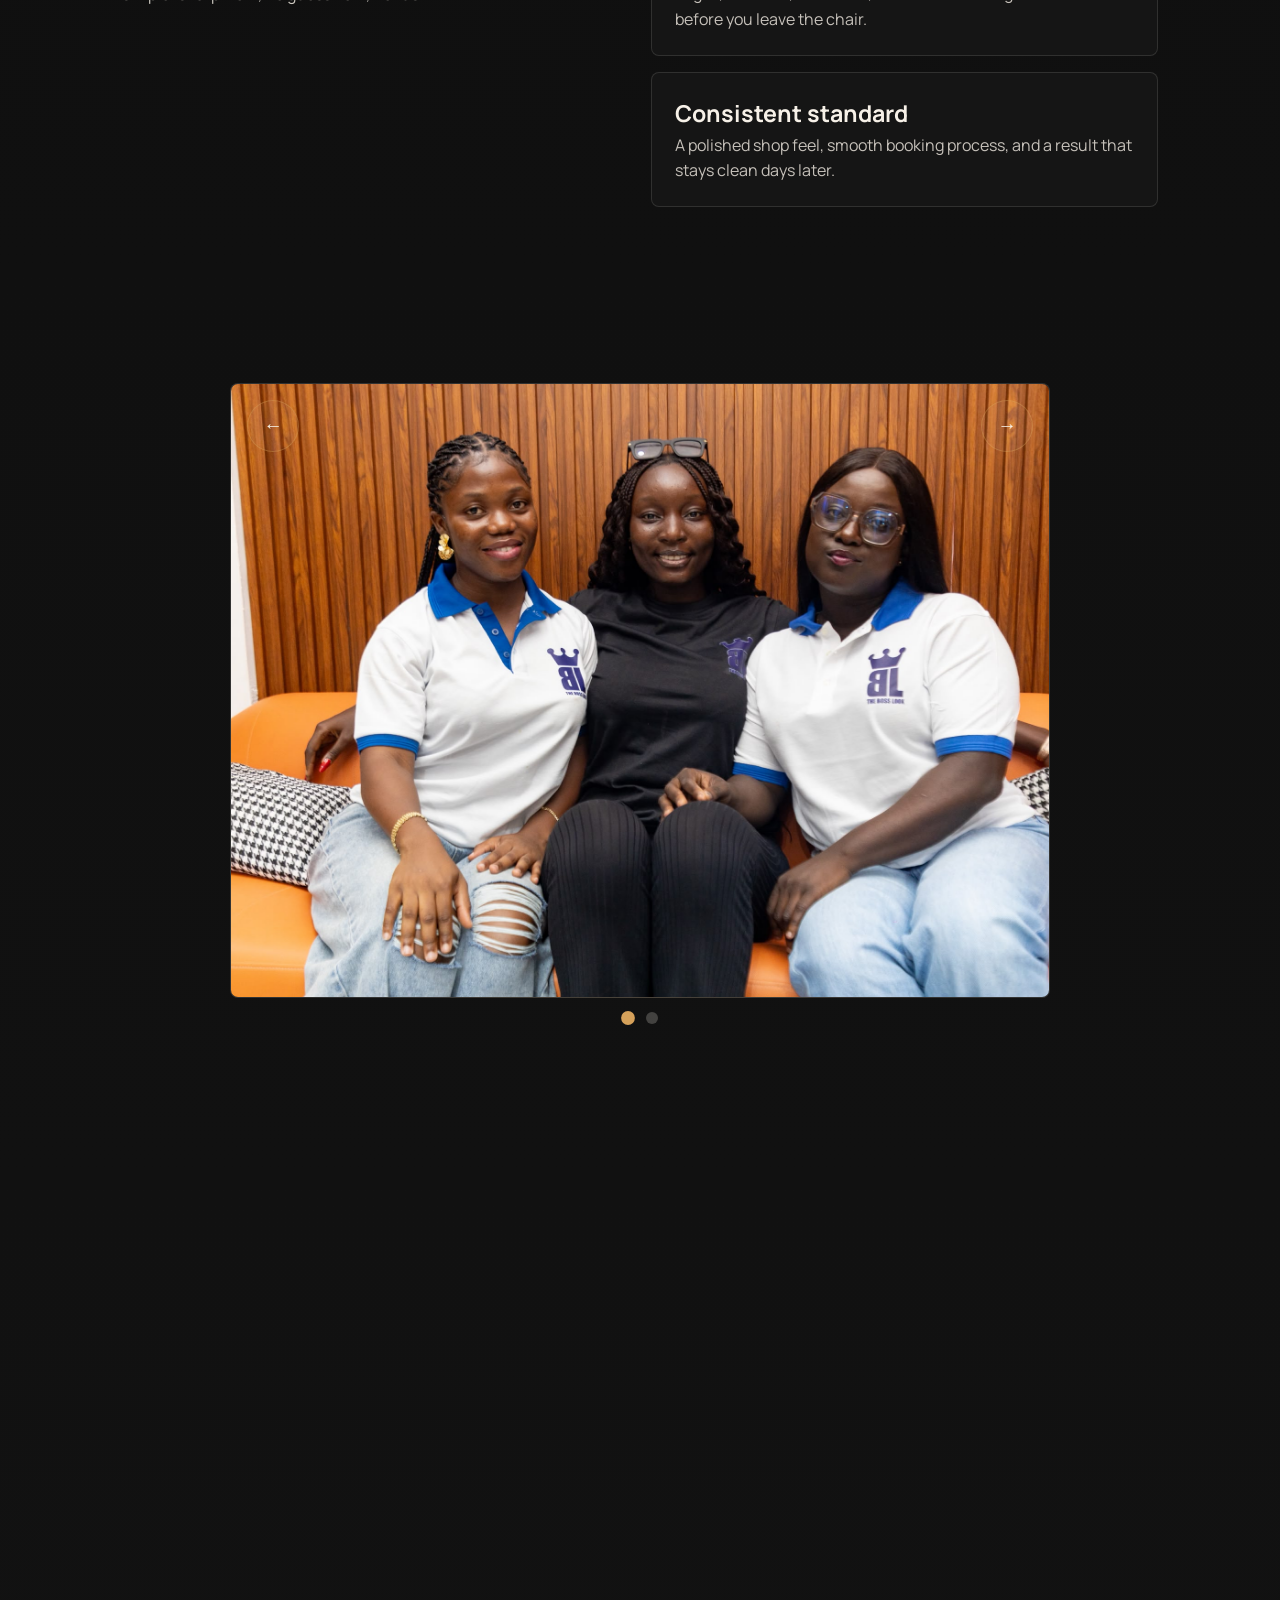
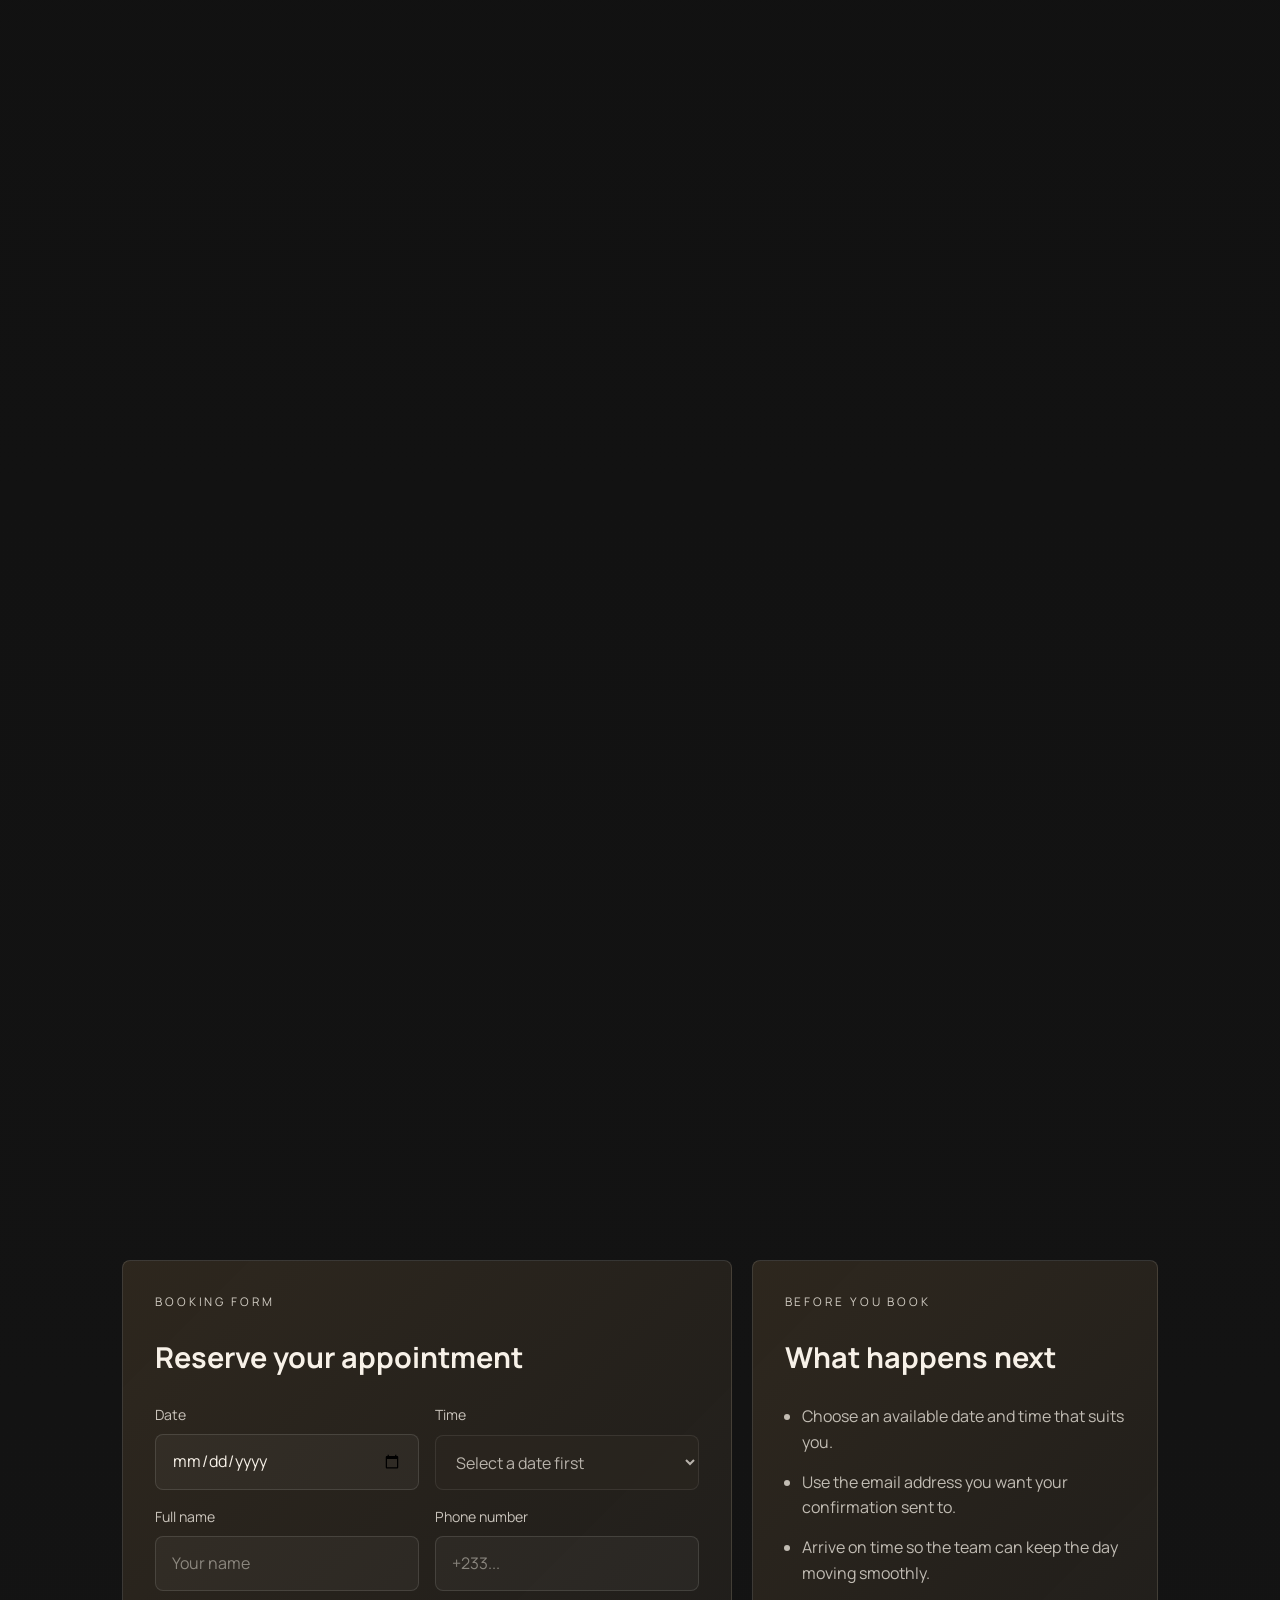
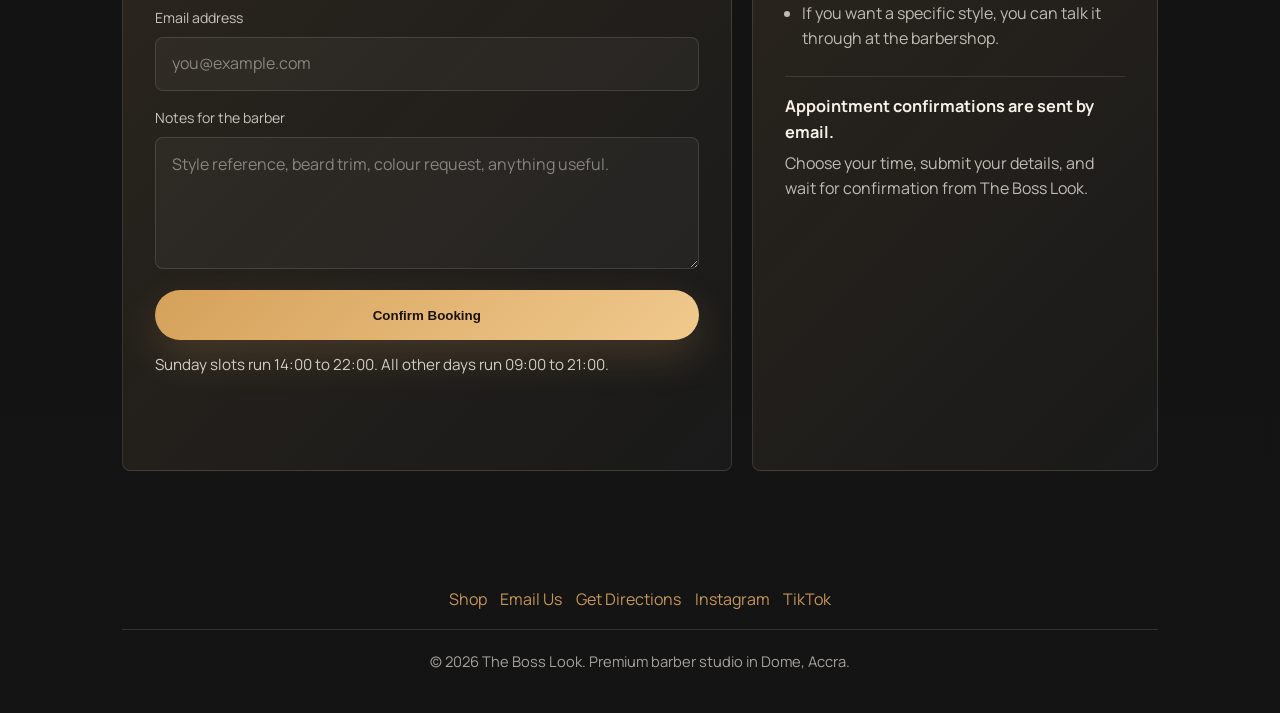
==== commit 7e4bd8f2: "Update kids cuts price to GH₵50" ====
--- a/index.html
+++ b/index.html
@@ -192,7 +192,7 @@
             <h3>Kids Cuts</h3>
             <p>Clean trims for younger clients.</p>
           </div>
-          <strong class="price-tag">GH&#8373;60</strong>
+          <strong class="price-tag">GH&#8373;50</strong>
         </article>
 
         <article class="price-item">
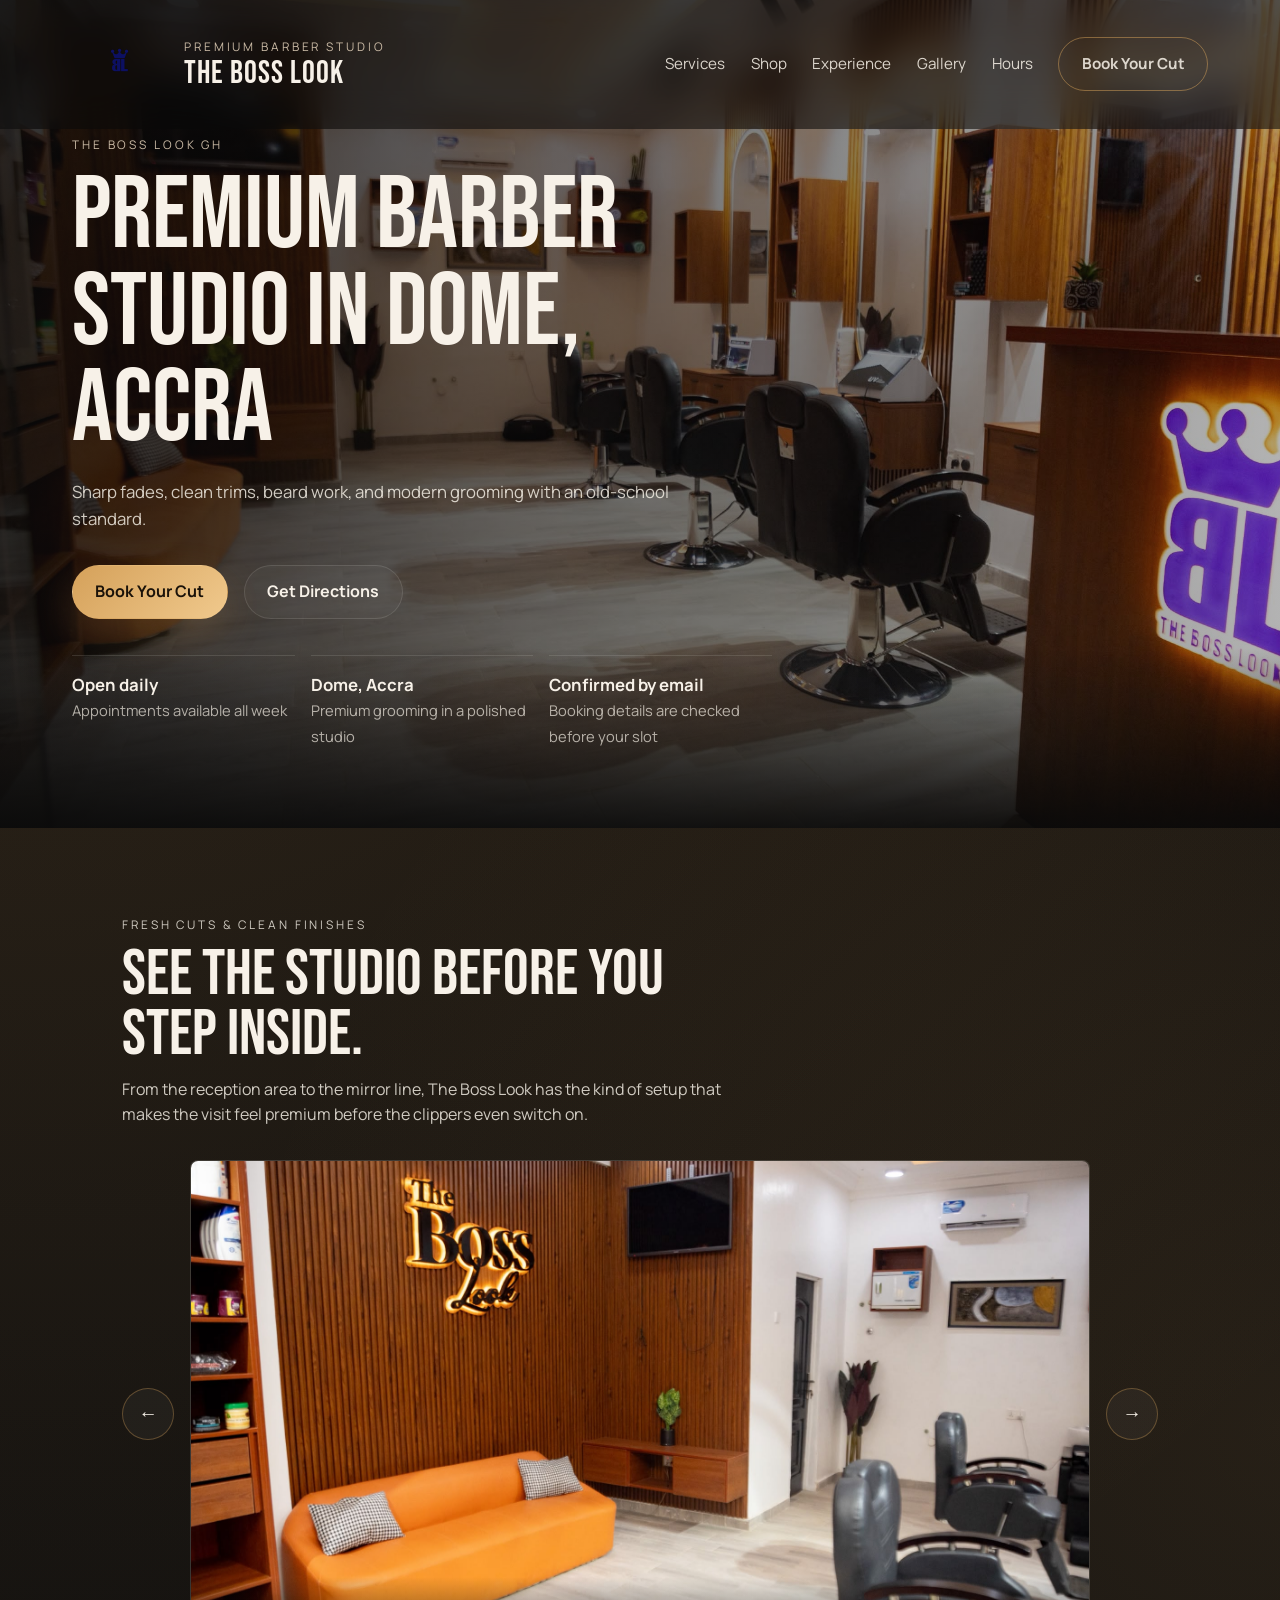
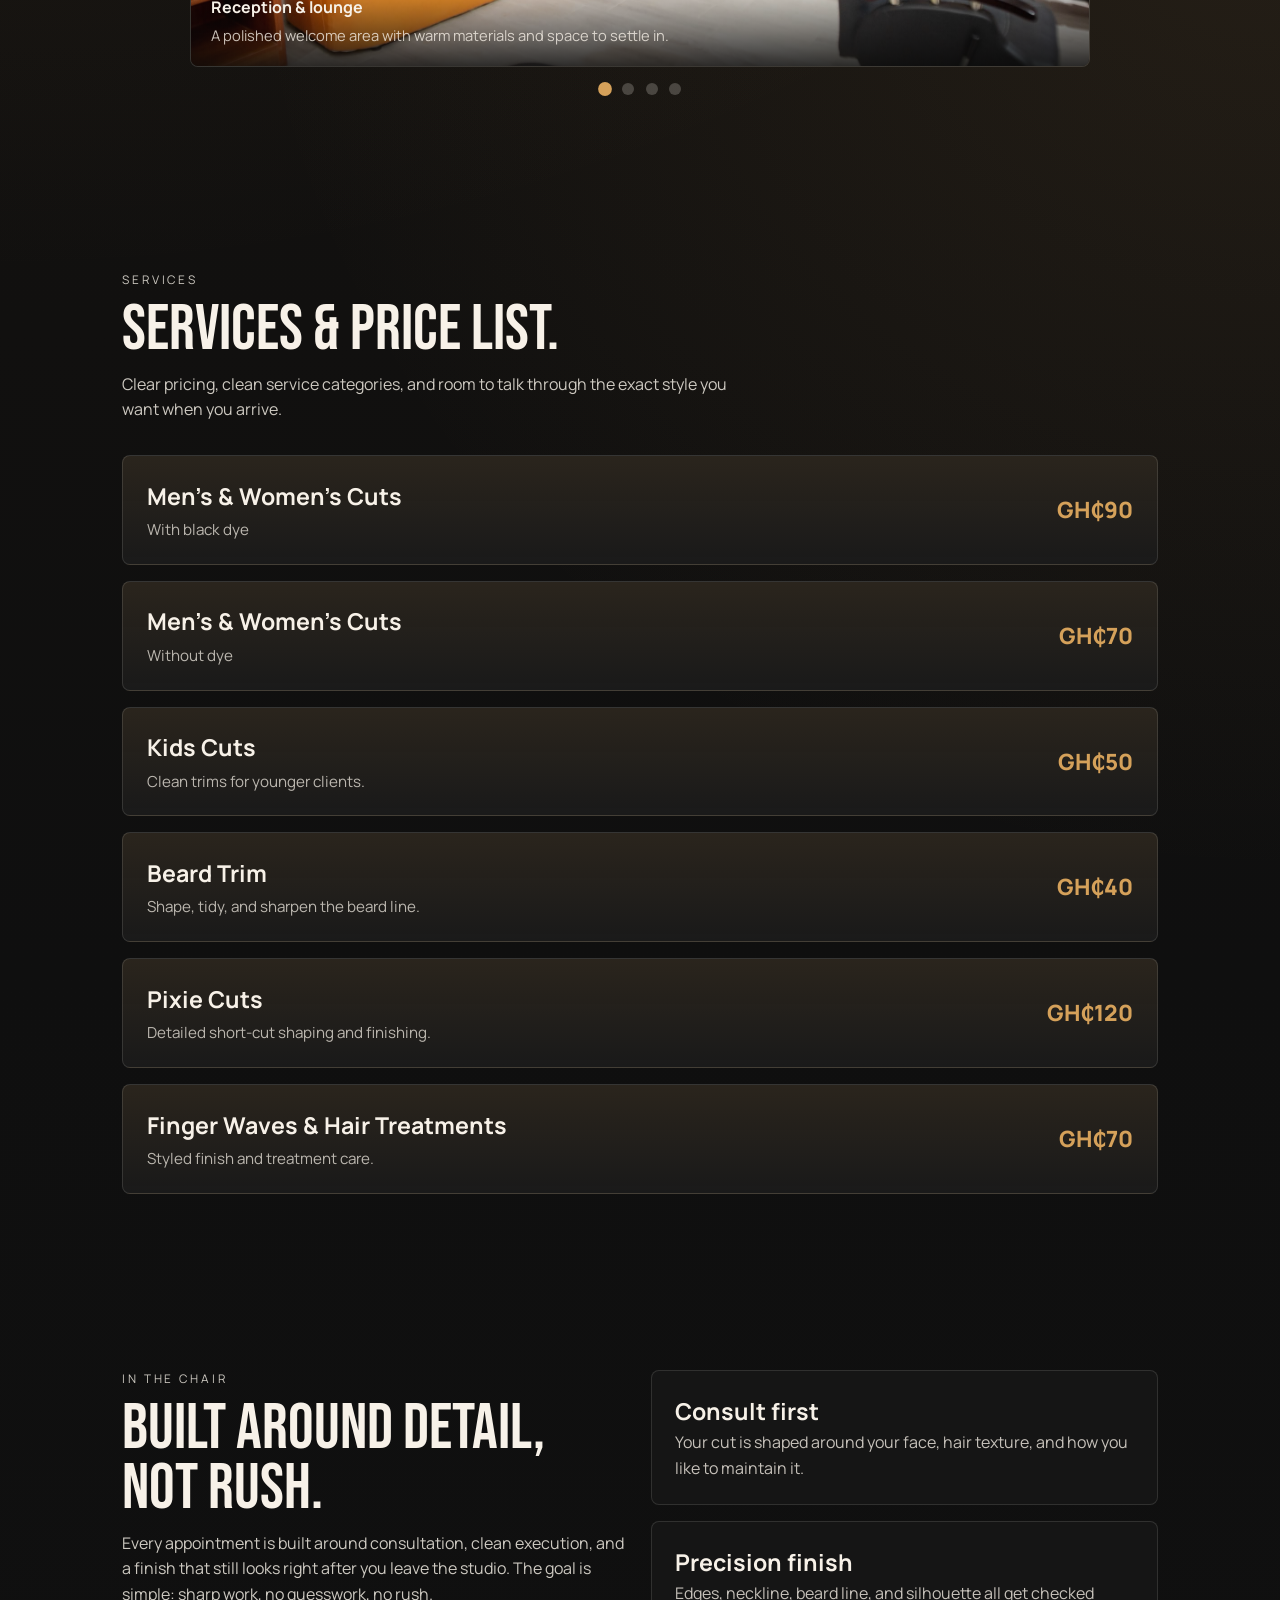
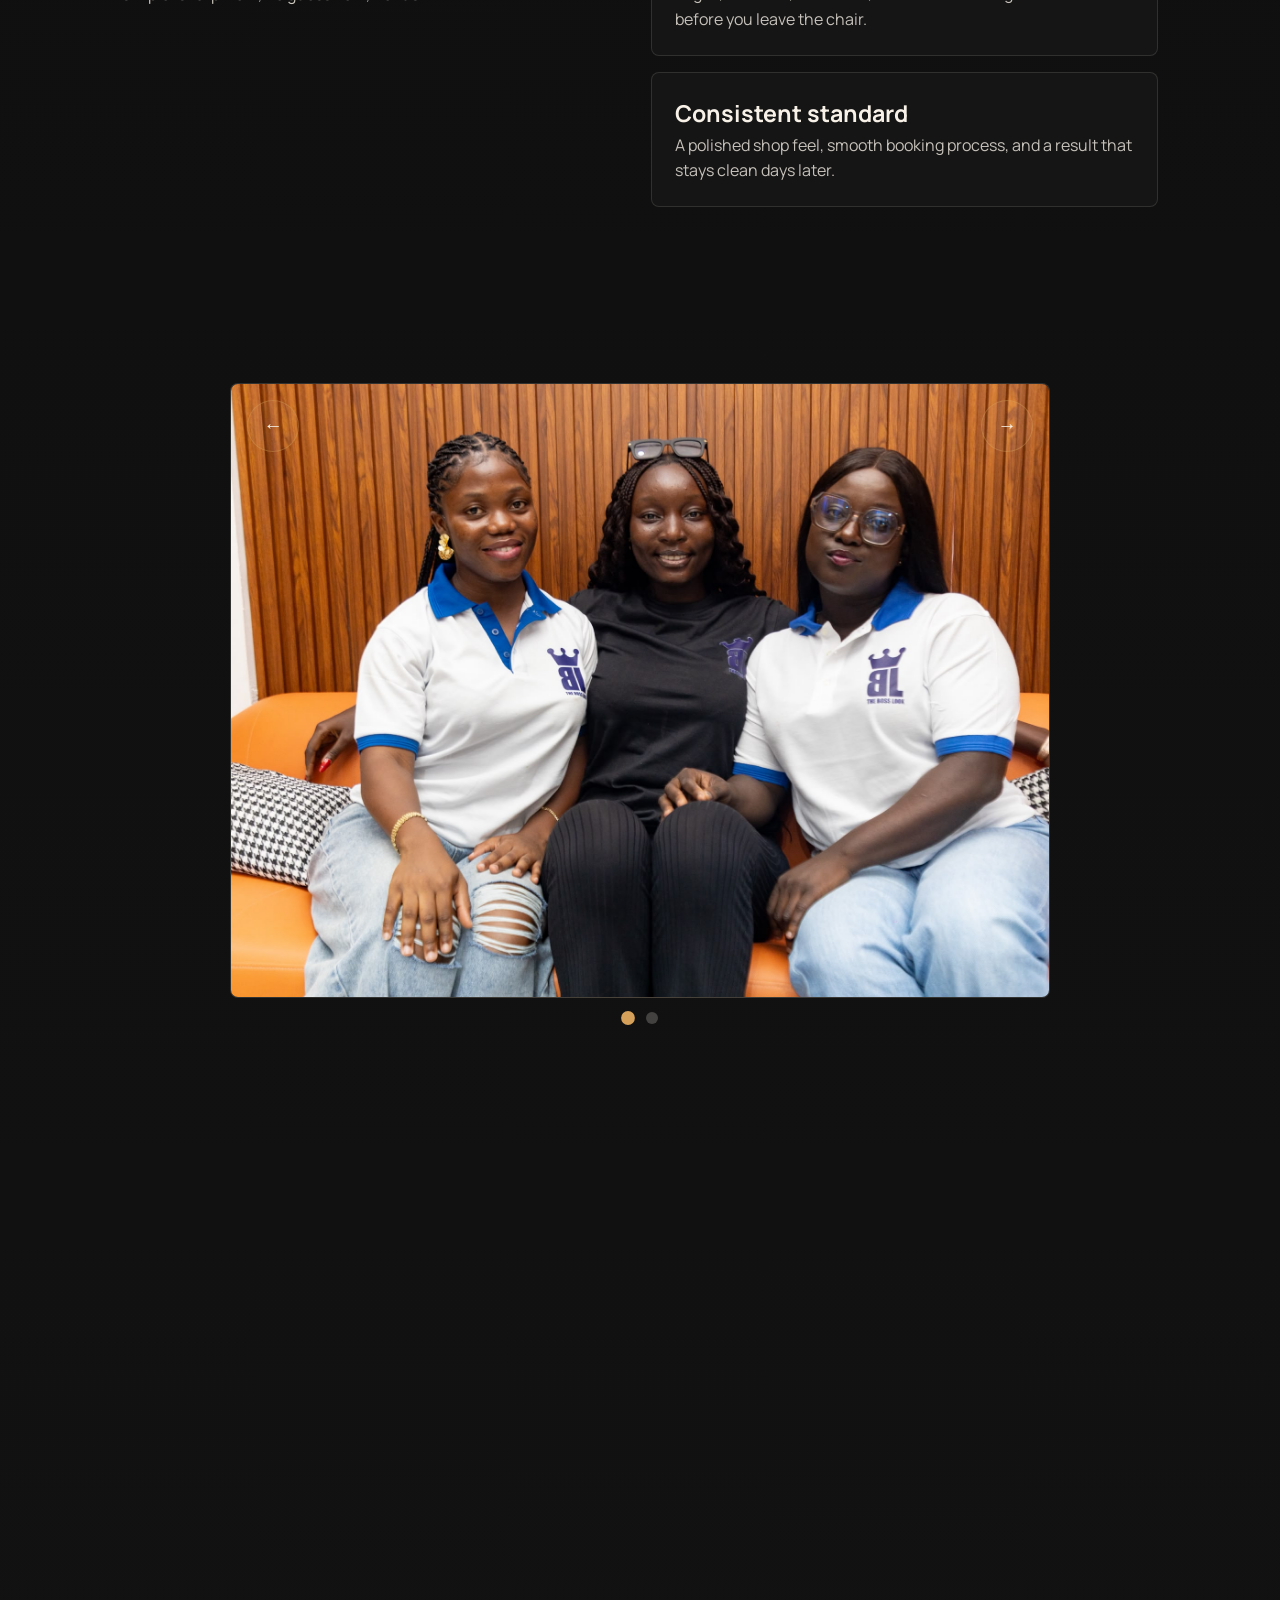
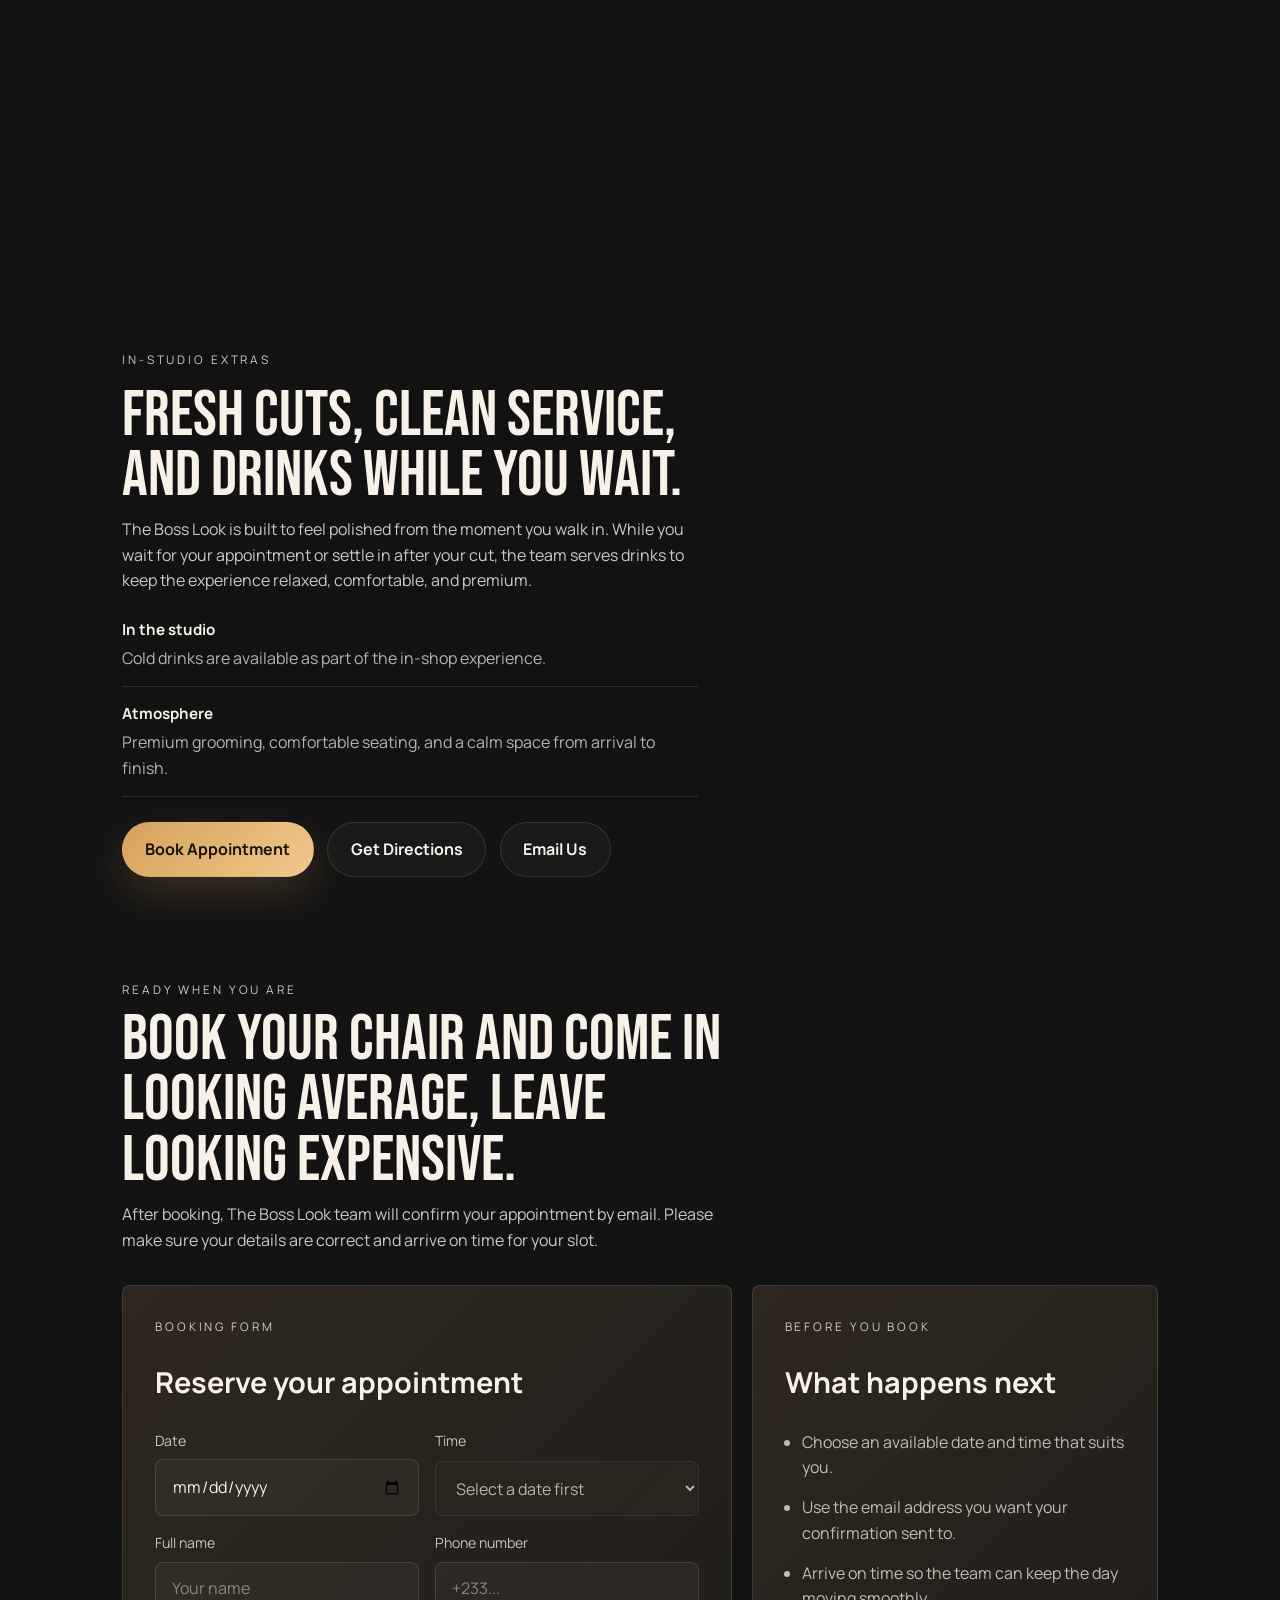
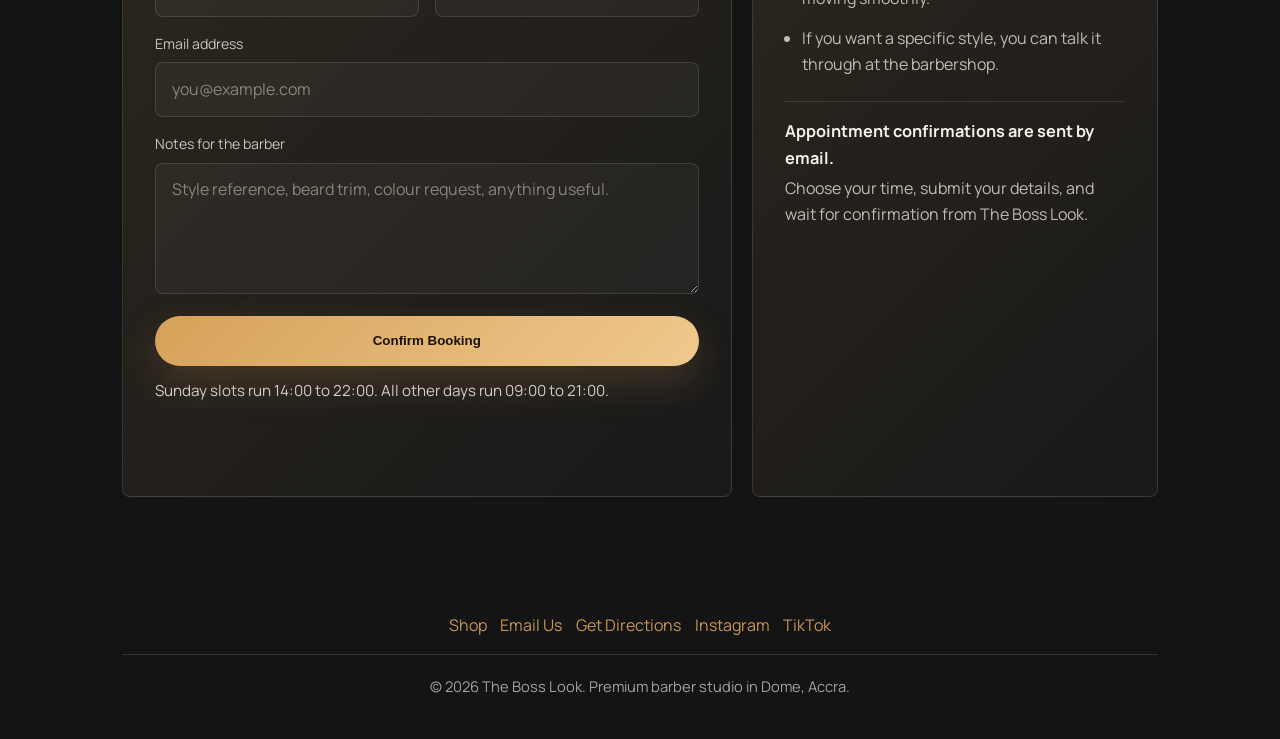
==== commit 8157ce16: "Replace opening announcement with drinks info" ====
--- a/index.html
+++ b/index.html
@@ -319,21 +319,22 @@
     <section class="section opening" id="opening">
       <div class="opening-grid">
         <div class="opening-copy">
-          <p class="eyebrow">Grand opening</p>
-          <h2>Saturday, July 11, 2026 at 12:00 PM</h2>
+          <p class="eyebrow">In-studio extras</p>
+          <h2>Fresh cuts, clean service, and drinks while you wait.</h2>
           <p>
-            Join us for the official grand opening of The Boss Look. Come through, meet the team,
-            see the studio, and book your first cut.
+            The Boss Look is built to feel polished from the moment you walk in. While you wait
+            for your appointment or settle in after your cut, the team serves drinks to keep the
+            experience relaxed, comfortable, and premium.
           </p>
 
           <div class="opening-meta">
             <div>
-              <strong>Time</strong>
-              <span>12:00 PM</span>
+              <strong>In the studio</strong>
+              <span>Cold drinks are available as part of the in-shop experience.</span>
             </div>
             <div>
-              <strong>Venue</strong>
-              <span>The Boss Look, Dome Pillar 2, Palm Avenue, Accra, Ghana. About 500m from Home Decor.</span>
+              <strong>Atmosphere</strong>
+              <span>Premium grooming, comfortable seating, and a calm space from arrival to finish.</span>
             </div>
           </div>
 
